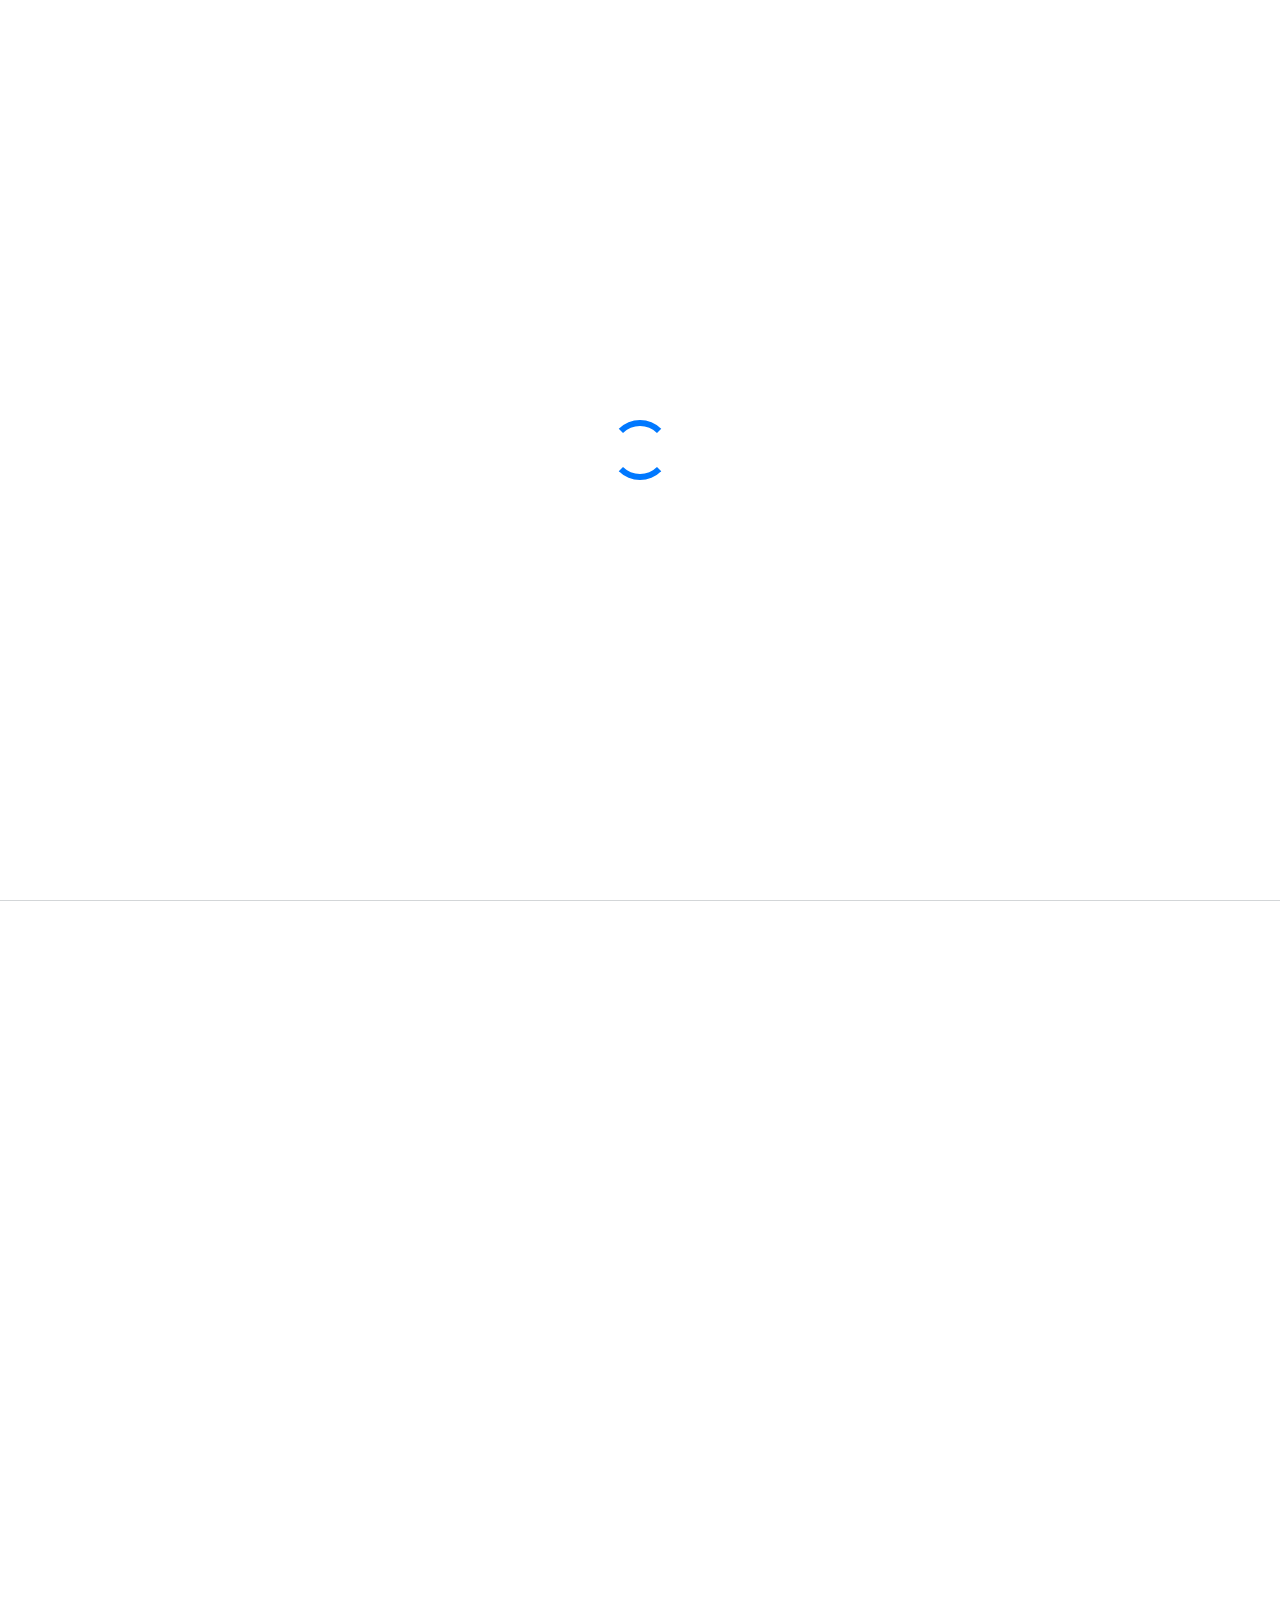
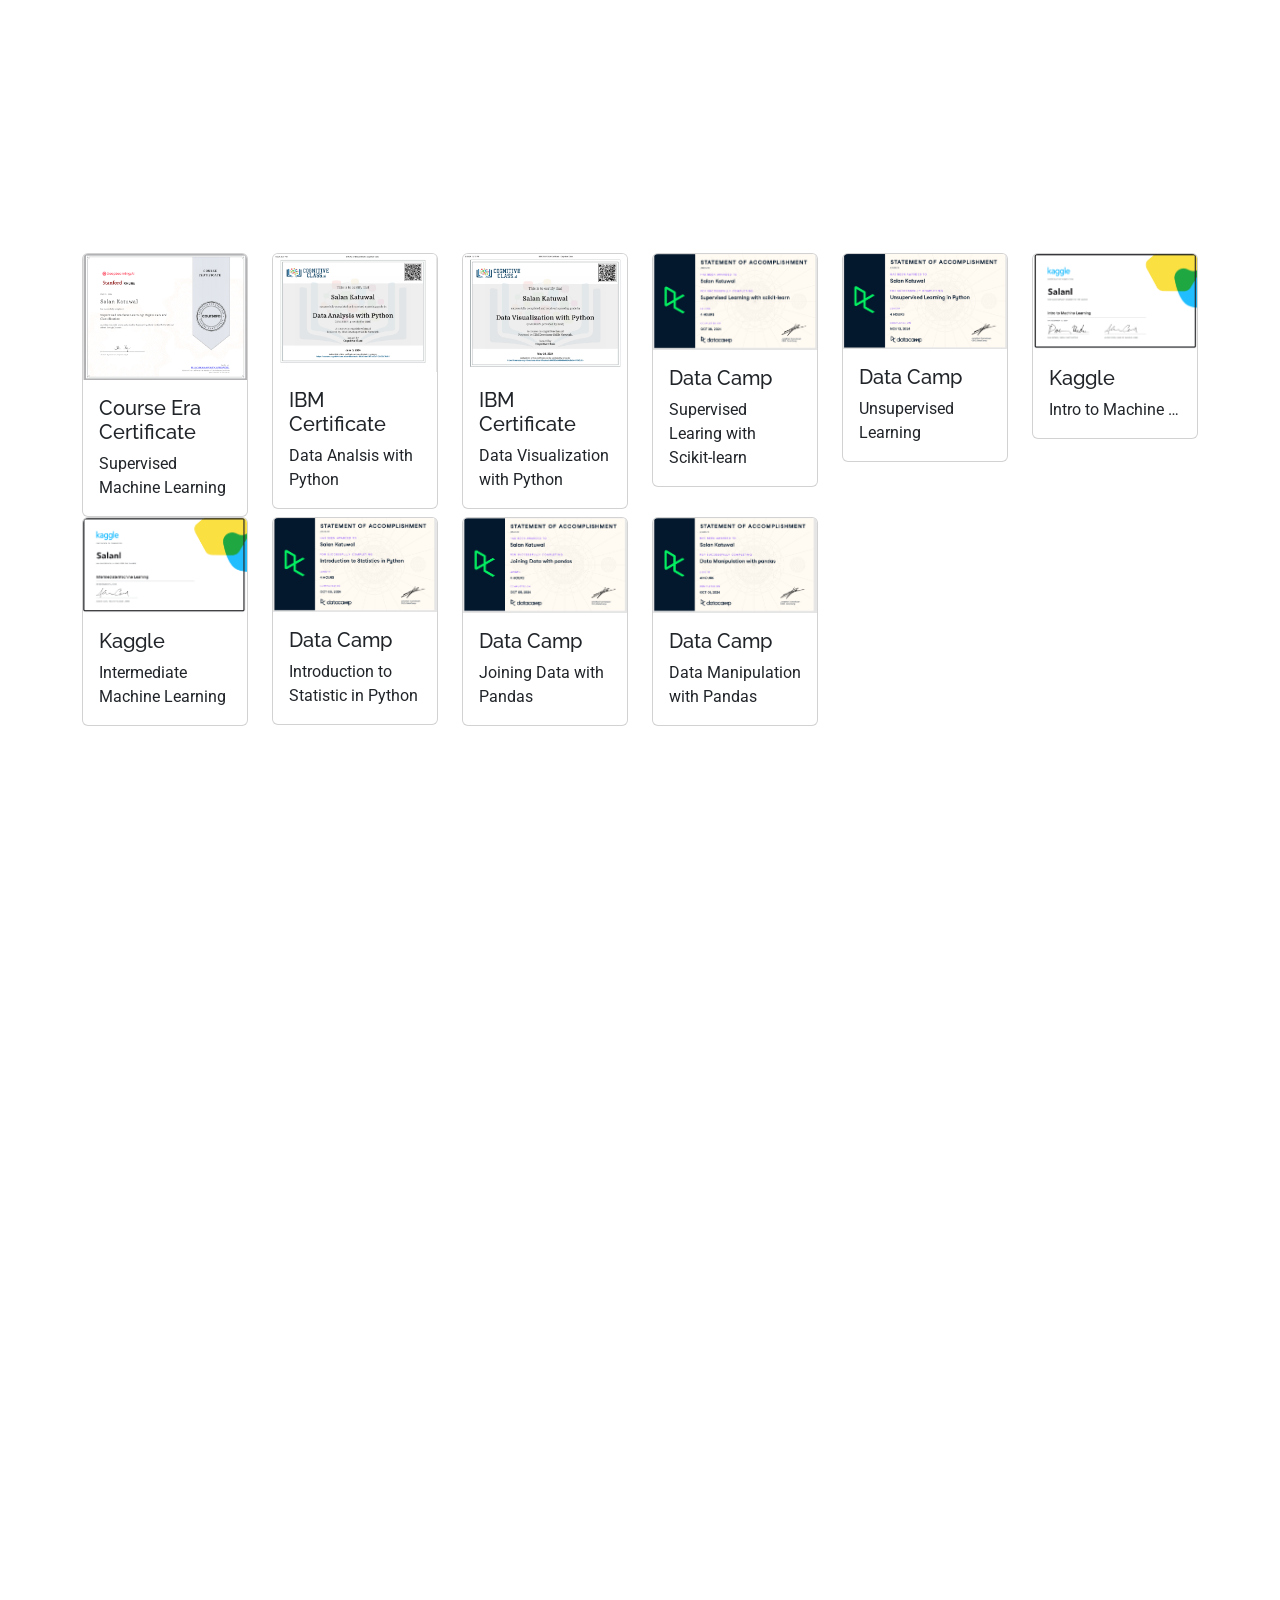
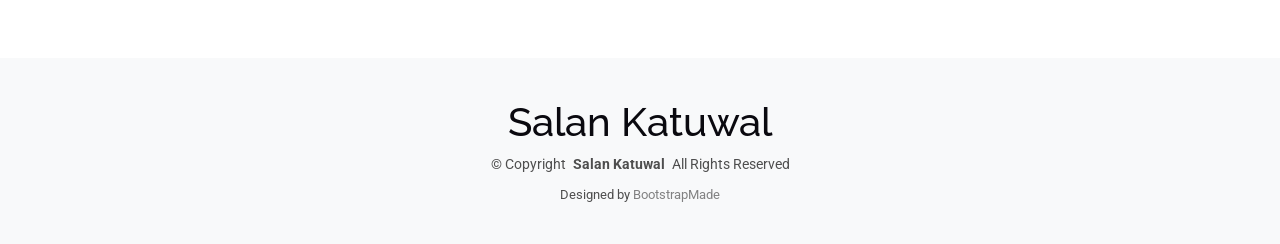
==== index.html @ 159203de "Updated Portfolio" ====
<!DOCTYPE html>
<html lang="en">

<head>
  <meta charset="utf-8">
  <meta content="width=device-width, initial-scale=1.0" name="viewport">
  <title>Salan Katuwal Portfolio</title>
  <meta name="description" content="This is the portfolio of Salan Katuwal">  
  <meta name="keywords" content="Portfolio,AI,ML,Data Scientist">

  <!-- Favicons -->
  <link rel="icon" href="data:,">

  <link href="https://fonts.googleapis.com/css2?family=Roboto:ital,wght@0,100;0,300;0,400;0,500;0,700;0,900;1,100;1,300;1,400;1,500;1,700;1,900&family=Poppins:ital,wght@0,100;0,200;0,300;0,400;0,500;0,600;0,700;0,800;0,900;1,100;1,200;1,300;1,400;1,500;1,600;1,700;1,800;1,900&family=Raleway:ital,wght@0,100;0,200;0,300;0,400;0,500;0,600;0,700;0,800;0,900;1,100;1,200;1,300;1,400;1,500;1,600;1,700;1,800;1,900&display=swap" rel="stylesheet">

  <!-- Vendor CSS Files -->
  <link href="assets/vendor/bootstrap/css/bootstrap.min.css" rel="stylesheet">
  <link href="assets/vendor/bootstrap-icons/bootstrap-icons.css" rel="stylesheet">
  <link href="assets/vendor/aos/aos.css" rel="stylesheet">
  <link href="assets/vendor/glightbox/css/glightbox.min.css" rel="stylesheet">
  <link href="assets/vendor/swiper/swiper-bundle.min.css" rel="stylesheet">

  <!-- Main CSS File -->
  <link href="assets/css/main.css" rel="stylesheet">
  <style>
    .social-links i {
      font-size: 3rem;
      color: grey;
       /* Increase the size here */
    }
  </style>


</head>

<body class="index-page">

  <header id="header" class="header d-flex align-items-center sticky-top">
    <div class="container-fluid container-xl position-relative d-flex align-items-center justify-content-between">

      <a href="index.html" class="logo d-flex align-items-center">
        <h1 class="sitename">Salan Katuwal</h1>
      </a>

      <nav id="navmenu" class="navmenu">
        <ul>
          <li><a href="#hero" class="active">Home<br></a></li>
          <li><a href="#about">About</a></li>
          <li><a href="#resume">Resume</a></li>
          <li><a href="#services">Projects</a></li>
          <li><a href="#portfolio">Certificates</a></li>
          <!-- <li class="dropdown"><a href="#"><span>Dropdown</span> <i class="bi bi-chevron-down toggle-dropdown"></i></a>
            <ul>
              <li><a href="#">Dropdown 1</a></li>
              <li class="dropdown"><a href="#"><span>Deep Dropdown</span> <i class="bi bi-chevron-down toggle-dropdown"></i></a>
                <ul>
                  <li><a href="#">Deep Dropdown 1</a></li>
                  <li><a href="#">Deep Dropdown 2</a></li>
                  <li><a href="#">Deep Dropdown 3</a></li>
                  <li><a href="#">Deep Dropdown 4</a></li>
                  <li><a href="#">Deep Dropdown 5</a></li>
                </ul>
              </li>
              <li><a href="#">Dropdown 2</a></li>
              <li><a href="#">Dropdown 3</a></li>
              <li><a href="#">Dropdown 4</a></li>
            </ul>
          </li> -->
          <li><a href="#contact">Contact</a></li>
        </ul>
        <i class="mobile-nav-toggle d-xl-none bi bi-list"></i>
      </nav>

    </div>
  </header>

  <main class="main">

    <!-- Hero Section -->
    <section id="hero" class="hero section bg-secondary">

      <div class="container d-flex flex-column align-items-center justify-content-center text-center" data-aos="fade-up" data-aos-delay="100">
        <h2>I am Salan Katuwal</h2>
        <p><span class="typed" data-typed-items="Student, AI/ML Enthuaist, Freelancer, Reader"></span></p>
        <div class="social-links justify-content-center">
          <a href="https://github.com/SalanKatuwal" target="_blanl"><i class="bi bi-github"></i></a>
          <a href="https://www.linkedin.com/in/salan-katuwal-53b452342/" target="_blank"><i class="bi bi-linkedin"></i></a>
          <a href="https://www.facebook.com/salan.katwal.9" target="_blank"><i class="bi bi-facebook"></i></a>
          <a href="https://www.instagram.com/katwal.salan/" target="_blank"><i class="bi bi-instagram"></i></a>
          <a href="https://x.com/Doesnot89406069" target="_blank"><i class="bi bi-twitter-x"></i></a>
        </div>
      </div>



  
 
    </section><!-- /Hero Section -->

    <!-- About Section -->
    <section id="about" class="about section">

      <div class="container" data-aos="fade-up" data-aos-delay="100">

        <div class="row gy-4">
          <div class="col-md-6">

            <div class="row justify-content-between gy-4">
              <div class="col-lg-5">
                <img src="assets/img/profile-img.jpg" class="img-fluid" alt="">
              </div>
              <div class="col-lg-7 about-info">
                <p><strong>Name: </strong> <span>Salan Katuwal</span></p>
                <p><strong>Profile: </strong> <span>AI/ML Engineer</span></p>
                <p><strong>Email: </strong> <span>salanb61@gmai.com</span></p>
                <p><strong>Phone: </strong> <span>+977 9815305649</span></p>
              </div>
            </div>

            <div class="skills-content skills-animation">

              <h5>Skills</h5>

              <div class="progress">
                <span class="skill"><span>Supervised and unsupervised learning</span> <i class="val">70%</i></span>
                <div class="progress-bar-wrap">
                  <div class="progress-bar" role="progressbar" aria-valuenow="70" aria-valuemin="0" aria-valuemax="100"></div>
                </div>
              </div><!-- End Skills Item -->

              <div class="progress">
                <span class="skill"><span>Python and its libraries</span> <i class="val">80%</i></span>
                <div class="progress-bar-wrap">
                  <div class="progress-bar" role="progressbar" aria-valuenow="80" aria-valuemin="0" aria-valuemax="100"></div>
                </div>
              </div><!-- End Skills Item -->

              <div class="progress">
                <span class="skill"><span>HTML</span> <i class="val">80%</i></span>
                <div class="progress-bar-wrap">
                  <div class="progress-bar" role="progressbar" aria-valuenow="80" aria-valuemin="0" aria-valuemax="100"></div>
                </div>
              </div><!-- End Skills Item -->

              <div class="progress">
                <span class="skill"><span>Dotnet</span> <i class="val">55%</i></span>
                <div class="progress-bar-wrap">
                  <div class="progress-bar" role="progressbar" aria-valuenow="55" aria-valuemin="0" aria-valuemax="100"></div>
                </div>
              </div><!-- End Skills Item -->

            </div>
          </div>

          <div class="col-md-6">
            <div class="about-me">
              <h4>About me</h4>
              <p>
                Hello! I'm <strong>Salan Katuwal</strong>, a dedicated and hardworking individual pursuing a 
                Bachelor of Science in Computer Science and Information Technology (BSc CSIT) at the 
                Central Campus of Technology. I hail from <strong>Pathari Sanischare 08, Morang</strong>, where 
                I've developed a strong passion for technology and innovation.
            </p>
            <p>
                My primary interest lies in the exciting field of Artificial Intelligence and Machine Learning, 
                where I am eager to apply my knowledge and skills through an internship. I believe that with 
                determination and hard work, I can contribute to meaningful projects that drive technological advancements.
            </p>
            <p>
                I look forward to connecting with like-minded individuals and exploring opportunities that align 
                with my career aspirations!
            </p>
            </div>
          </div>
        </div>

      </div>

    </section><!-- /About Section -->

    <!-- Resume Section -->
    <section id="resume" class="resume section">

      <!-- Section Title -->
      <div class="container section-title" data-aos="fade-up">
        <h2>Resume</h2>
        <p>A passionate AI/ML Enthuaist from Nepal</p>
      </div><!-- End Section Title -->

      <div class="container">

        <div class="row">

          <div class="col-lg-6" data-aos="fade-up" data-aos-delay="100">
            <h3 class="resume-title">Sumary</h3>

            <div class="resume-item pb-0">
              <h4>Salan Katuwal</h4>
              <p><em>Highly motivated and hardworking BSc CSIT graduate with a strong foundation in AI/ML and data analysis. Skilled in Python programming, machine learning model deployment, and statistical analysis. Seeking to leverage my technical skills and passion for problem-solving in an AI/ML internship to contribute to innovative solutions and professional growth</em></p>
              <ul>
                <li>Morang,Nepal</li>
                <li>+977 9815305649</li>
                <li>salanb61@gmail.com</li>
              </ul>
            </div><!-- Edn Resume Item -->

            <h3 class="resume-title">Education</h3>
            <div class="resume-item">
              <h4>Bachelor of Science in Computer Science and Information Technology</h4>
              <h5>2022 - 2026</h5>
              <p><em>Central Campus of Technology, Dharan</em></p>
              <!-- <p>Qui deserunt veniam. Et sed aliquam labore tempore sed quisquam iusto autem sit. Ea vero voluptatum qui ut dignissimos deleniti nerada porti sand markend</p> -->
            </div><!-- Edn Resume Item -->

            <div class="resume-item">
              <h4>High school on Science faculty</h4>
              <h5>2018 - 2021</h5>
              <p><em>Shree Panchayat Secondary School,Morang</em></p>
            </div>

          </div>

          <div class="col-lg-6" data-aos="fade-up" data-aos-delay="200">
            <h3 class="resume-title">Professional Experience</h3>
            <div class="resume-item">
              <h4>Looking for Internship</h4>
              <h5>2024 - Present</h5>
              <ul>
                <li>Experience in data cleaning and data pre processing</li>
                <li>Good Practice on model development, model evaluation and model improvemnets</li>
                <li>Basic model deployemnet in local machine as well as production level</li>
                <li>Eager to work and learn more</li>
              </ul>
            </div><!-- Edn Resume Item -->

            <!-- <div class="resume-item">
              <h4>Graphic design specialist</h4>
              <h5>2017 - 2018</h5>
              <p><em>Stepping Stone Advertising, New York, NY</em></p>
              <ul>
                <li>Developed numerous marketing programs (logos, brochures,infographics, presentations, and advertisements).</li>
                <li>Managed up to 5 projects or tasks at a given time while under pressure</li>
                <li>Recommended and consulted with clients on the most appropriate graphic design</li>
                <li>Created 4+ design presentations and proposals a month for clients and account managers</li>
              </ul>
            </div>Edn Resume Item -->
            <br>
            <a href="assets/img/resume.jpg" target="_blank">Cick here to see my Resume</a>

          </div>

        </div>

      </div>

    </section><!-- /Resume Section -->

    <!-- Services Section -->
    <section id="services" class="services section">

      <!-- Section Title -->
      <div class="container section-title" data-aos="fade-up">
        <h2>Projects</h2>
      </div><!-- End Section Title -->

      <div class="container">

        <div class="row gy-4">

          <div class="col-lg-4 col-md-6" data-aos="fade-up" data-aos-delay="100">
            <div class="service-item  position-relative">
              <div class="icon">
                <i class="bi bi-activity"></i>
              </div>
              <a href="https://salankatuwal-email-fraud-detection.streamlit.app/" class="stretched-link" target="_blank">
                <h3>Email/sms Classifier</h3>
              </a>
              <p> It is a machine learning model which identifies whether the
                mail is spam or not. This model uses the MultinomialNB classifier and evaluated
                with the following performance metrics: Accuracy 97% and
                Precision: 1.0 (perfect precision score for the classifier) <br>
              (Click here to test the model)</p>
            </div>
          </div><!-- End Service Item -->

          <div class="col-lg-4 col-md-6" data-aos="fade-up" data-aos-delay="200">
            <div class="service-item position-relative">
              <div class="icon">
                <i class="bi bi-broadcast"></i>
              </div>
              <a href="https://github.com/SalanKatuwal/Car-price-prediction" class="stretched-link" target="_blank">
                <h3>Car Price Prediction</h3>
              </a>
              <p>It is a machine learning model which identifies the price of the
                second hand car although it has been trained with data of old
                cars and it was for my practice. <br>
              (Click here to see the github repository of this project)</p>
            </div>
          </div><!-- End Service Item -->

          <div class="col-lg-4 col-md-6" data-aos="fade-up" data-aos-delay="300">
            <div class="service-item position-relative">
              <div class="icon">
                <i class="bi bi-easel"></i>
              </div>
              <a href="https://salankatuwal.github.io/Tic-tac-toe/" class="stretched-link" target="_blank">
                <h3>Tic-Tac-Toe</h3>
              </a>
              <p>It is a simple Tic-Tac-Toe game which is build using HTML/CSS and JS <br>
              (Click here to try the game)</p>
            </div>
          </div><!-- End Service Item -->

          <!-- <div class="col-lg-4 col-md-6" data-aos="fade-up" data-aos-delay="400">
            <div class="service-item position-relative">
              <div class="icon">
                <i class="bi bi-bounding-box-circles"></i>
              </div>
              <a href="#" class="stretched-link">
                <h3>Asperiores Commodit</h3>
              </a>
              <p>Non et temporibus minus omnis sed dolor esse consequatur. Cupiditate sed error ea fuga sit provident adipisci neque.</p>
              <a href="#" class="stretched-link"></a>
            </div>
          </div>End Service Item

          <div class="col-lg-4 col-md-6" data-aos="fade-up" data-aos-delay="500">
            <div class="service-item position-relative">
              <div class="icon">
                <i class="bi bi-calendar4-week"></i>
              </div>
              <a href="#" class="stretched-link">
                <h3>Velit Doloremque</h3>
              </a>
              <p>Cumque et suscipit saepe. Est maiores autem enim facilis ut aut ipsam corporis aut. Sed animi at autem alias eius labore.</p>
              <a href="#" class="stretched-link"></a>
            </div>
          </div>End Service Item

          <div class="col-lg-4 col-md-6" data-aos="fade-up" data-aos-delay="600">
            <div class="service-item position-relative">
              <div class="icon">
                <i class="bi bi-chat-square-text"></i>
              </div>
              <a href="#" class="stretched-link">
                <h3>Dolori Architecto</h3>
              </a>
              <p>Hic molestias ea quibusdam eos. Fugiat enim doloremque aut neque non et debitis iure. Corrupti recusandae ducimus enim.</p>
              <a href="#" class="stretched-link"></a>
            </div>
          </div>End Service Item -->

        </div>

      </div>

    </section><!-- /Services Section -->


    <!-- Portfolio Section -->
    <section id="portfolio" class="portfolio section">

      <!-- Section Title -->
      <div class="container section-title" data-aos="fade-up">
        <h2>Certificates</h2>
        <p>This is the section to show my certificates which i have got through different online coureses</p>
      </div><!-- End Section Title -->

      <div class="container my-4">
        <div class="row">
          <!-- Loop for 10 cards -->
          <!-- Card 1 -->
          <div class="col-md-2">
            <div class="card" data-bs-toggle="modal" data-bs-target="#certificateModal1" style="cursor: pointer;">
              <img src="certificate/certificate_1.png" class="card-img-top" alt="Certificate 1">
              <div class="card-body">
                <h5 class="card-title">Course Era Certificate</h5>
                <p class="card-text">Supervised Machine Learning</p>
              </div>
            </div>
          </div> 
          <!-- Card 2 -->
          <div class="col-md-2">
            <div class="card" data-bs-toggle="modal" data-bs-target="#certificateModal2" style="cursor: pointer;">
              <img src="certificate/certificate_2.png" class="card-img-top" alt="Certificate 2">
              <div class="card-body">
                <h5 class="card-title">IBM Certificate</h5>
                <p class="card-text">Data Analsis with Python</p>
              </div>
            </div>
          </div>
          <!-- Card 3 -->
          <div class="col-md-2">
            <div class="card" data-bs-toggle="modal" data-bs-target="#certificateModal3" style="cursor: pointer;">
              <img src="certificate/certificate_3.png" class="card-img-top" alt="Certificate 3">
              <div class="card-body">
                <h5 class="card-title">IBM Certificate</h5>
                <p class="card-text">Data Visualization with Python</p>
              </div>
            </div>
          </div>
          <!-- Card 4 -->
          <div class="col-md-2">
            <div class="card" data-bs-toggle="modal" data-bs-target="#certificateModal4" style="cursor: pointer;">
              <img src="certificate/certificate_4.png" class="card-img-top" alt="Certificate 4">
              <div class="card-body">
                <h5 class="card-title text-truncate">Data Camp</h5>
                <p class="card-text">Supervised Learing with Scikit-learn</p>
              </div>
            </div>
          </div>
          <!-- Card 5 -->
          <div class="col-md-2">
            <div class="card" data-bs-toggle="modal" data-bs-target="#certificateModal5" style="cursor: pointer;">
              <img src="certificate/certificate_5.png" class="card-img-top" alt="Certificate 5">
              <div class="card-body">
                <h5 class="card-title text-truncate">Data Camp</h5>
                <p class="card-text">Unsupervised Learning</p>
              </div>
            </div>
          </div>
          <!-- Card 6 -->
          <div class="col-md-2">
            <div class="card" data-bs-toggle="modal" data-bs-target="#certificateModal6" style="cursor: pointer;">
              <img src="certificate/certificate_6.png" class="card-img-top" alt="Certificate 6">
              <div class="card-body">
                <h5 class="card-title text-truncate">Kaggle</h5>
                <p class="card-text text-truncate">Intro to Machine Learning</p>
              </div>
            </div>
          </div> 
          <!-- Card 7 -->
          <div class="col-md-2">
            <div class="card" data-bs-toggle="modal" data-bs-target="#certificateModal7" style="cursor: pointer;">
              <img src="certificate/certificate_7.png" class="card-img-top" alt="Certificate 7">
              <div class="card-body">
                <h5 class="card-title text-truncate">Kaggle</h5>
                <p class="card-text">Intermediate Machine Learning</p>
              </div>
            </div>
          </div>

          <!-- Card 8 -->
          <div class="col-md-2">
            <div class="card" data-bs-toggle="modal" data-bs-target="#certificateModal8" style="cursor: pointer;">
              <img src="certificate/certificate_8.png" class="card-img-top" alt="Certificate 8">
              <div class="card-body">
                <h5 class="card-title text-truncate">Data Camp</h5>
                <p class="card-text">Introduction to Statistic in Python</p>
              </div>
            </div>
          </div>
          <!-- Card 9 -->
          <div class="col-md-2">
            <div class="card" data-bs-toggle="modal" data-bs-target="#certificateModal9" style="cursor: pointer;">
              <img src="certificate/certificate_9.png" class="card-img-top" alt="Certificate 9">
              <div class="card-body">
                <h5 class="card-title text-truncate">Data Camp</h5>
                <p class="card-text">Joining Data with Pandas</p>
              </div>
            </div>
          </div>
          <!-- Card 10-->
          <div class="col-md-2">
            <div class="card" data-bs-toggle="modal" data-bs-target="#certificateModal10" style="cursor: pointer;">
              <img src="certificate/certificate_10.png" class="card-img-top" alt="Certificate 10">
              <div class="card-body">
                <h5 class="card-title text-truncate">Data Camp</h5>
                <p class="card-text">Data Manipulation with Pandas</p>
              </div>
            </div>
          </div>
          <!-- Repeat for remaining cards up to 10 -->
        </div>
      </div>
      
      <!-- Modal templates for 1 certificates -->
      <div class="modal fade" id="certificateModal1" tabindex="-1" aria-labelledby="certificateModal1Label" aria-hidden="true">
        <div class="modal-dialog modal-lg">
          <div class="modal-content">
            <div class="modal-header">
              <h5 class="modal-title" id="certificateModal1Label">Course Era</h5>
              <button type="button" class="btn-close" data-bs-dismiss="modal" aria-label="Close"></button>
            </div>
            <div class="modal-body text-center">
              <img src="certificate/certificate_1.png" class="img-fluid" alt="Certificate 1">
            </div>
          </div>
        </div>
      </div>
      <!-- Modal templates for 2 certificates -->
      <div class="modal fade" id="certificateModal2" tabindex="-1" aria-labelledby="certificateModal2Label" aria-hidden="true">
        <div class="modal-dialog modal-lg">
          <div class="modal-content">
            <div class="modal-header">
              <h5 class="modal-title" id="certificateModal2Label">IBM Developer</h5>
              <button type="button" class="btn-close" data-bs-dismiss="modal" aria-label="Close"></button>
            </div>
            <div class="modal-body text-center">
              <img src="certificate/certificate_2.png" class="img-fluid" alt="Certificate 2">
            </div>
          </div>
        </div>
      </div>
      <!-- Modal templates for 3 certificates -->
      <div class="modal fade" id="certificateModal3" tabindex="-1" aria-labelledby="certificateModal3Label" aria-hidden="true">
        <div class="modal-dialog modal-lg">
          <div class="modal-content">
            <div class="modal-header">
              <h5 class="modal-title" id="certificateModal3Label">IBM Developer</h5>
              <button type="button" class="btn-close" data-bs-dismiss="modal" aria-label="Close"></button>
            </div>
            <div class="modal-body text-center">
              <img src="certificate/certificate_3.png" class="img-fluid" alt="Certificate 3">
            </div>
          </div>
        </div>
      </div>
      <!-- Modal templates for 4 certificates -->
      <div class="modal fade" id="certificateModal4" tabindex="-1" aria-labelledby="certificateModal4Label" aria-hidden="true">
        <div class="modal-dialog modal-lg">
          <div class="modal-content">
            <div class="modal-header">
              <h5 class="modal-title" id="certificateModal4Label">Data Camp</h5>
              <button type="button" class="btn-close" data-bs-dismiss="modal" aria-label="Close"></button>
            </div>
            <div class="modal-body text-center">
              <img src="certificate/certificate_4.png" class="img-fluid" alt="Certificate 4">
            </div>
          </div>
        </div>
      </div>
      <!-- Modal templates for 5 certificates -->
      <div class="modal fade" id="certificateModal5" tabindex="-1" aria-labelledby="certificateModal5Label" aria-hidden="true">
        <div class="modal-dialog modal-lg">
          <div class="modal-content">
            <div class="modal-header">
              <h5 class="modal-title" id="certificateModal5Label">Data Camp</h5>
              <button type="button" class="btn-close" data-bs-dismiss="modal" aria-label="Close"></button>
            </div>
            <div class="modal-body text-center">
              <img src="certificate/certificate_5.png" class="img-fluid" alt="Certificate 5">
            </div>
          </div>
        </div>
      </div>
      <!-- Modal templates for 6 certificates -->
      <div class="modal fade" id="certificateModal6" tabindex="-1" aria-labelledby="certificateModal6Label" aria-hidden="true">
        <div class="modal-dialog modal-lg">
          <div class="modal-content">
            <div class="modal-header">
              <h5 class="modal-title" id="certificateModal6Label">Kaggle</h5>
              <button type="button" class="btn-close" data-bs-dismiss="modal" aria-label="Close"></button>
            </div>
            <div class="modal-body text-center">
              <img src="certificate/certificate_6.png" class="img-fluid" alt="Certificate 6">
            </div>
          </div>
        </div>
      </div>
      <!-- Modal templates for 7 certificates -->
      <div class="modal fade" id="certificateModal7" tabindex="-1" aria-labelledby="certificateModal7Label" aria-hidden="true">
        <div class="modal-dialog modal-lg">
          <div class="modal-content">
            <div class="modal-header">
              <h5 class="modal-title" id="certificateModal7Label">Kaggle</h5>
              <button type="button" class="btn-close" data-bs-dismiss="modal" aria-label="Close"></button>
            </div>
            <div class="modal-body text-center">
              <img src="certificate/certificate_7.png" class="img-fluid" alt="Certificate 7">
            </div>
          </div>
        </div>
      </div>
      <!-- Modal templates for 8 certificates -->
      <div class="modal fade" id="certificateModal8" tabindex="-1" aria-labelledby="certificateModal8Label" aria-hidden="true">
        <div class="modal-dialog modal-lg">
          <div class="modal-content">
            <div class="modal-header">
              <h5 class="modal-title" id="certificateModal8Label">Data Camp</h5>
              <button type="button" class="btn-close" data-bs-dismiss="modal" aria-label="Close"></button>
            </div>
            <div class="modal-body text-center">
              <img src="certificate/certificate_8.png" class="img-fluid" alt="Certificate 8">
            </div>
          </div>
        </div>
      </div>
      <!-- Modal templates for 9 certificates -->
      <div class="modal fade" id="certificateModal9" tabindex="-1" aria-labelledby="certificateModal9Label" aria-hidden="true">
        <div class="modal-dialog modal-lg">
          <div class="modal-content">
            <div class="modal-header">
              <h5 class="modal-title" id="certificateModal9Label">Data Camp</h5>
              <button type="button" class="btn-close" data-bs-dismiss="modal" aria-label="Close"></button>
            </div>
            <div class="modal-body text-center">
              <img src="certificate/certificate_9.png" class="img-fluid" alt="Certificate 9">
            </div>
          </div>
        </div>
      </div>
      <!-- Modal templates for  10 certificates -->
      <div class="modal fade" id="certificateModal10" tabindex="-1" aria-labelledby="certificateModal10Label" aria-hidden="true">
        <div class="modal-dialog modal-lg">
          <div class="modal-content">
            <div class="modal-header">
              <h5 class="modal-title" id="certificateModal10Label">Data Camp</h5>
              <button type="button" class="btn-close" data-bs-dismiss="modal" aria-label="Close"></button>
            </div>
            <div class="modal-body text-center">
              <img src="certificate/certificate_10.png" class="img-fluid" alt="Certificate 10">
            </div>
          </div>
        </div>
      </div>



<!-- Repeat modals for certificates 2-10 -->
    </section>      

    <!-- Contact Section -->
    <section id="contact" class="contact section">

      <!-- Section Title -->
      <div class="container section-title" data-aos="fade-up">
        <h2>Contact</h2>
        <p>You can contact me with the details given below</p>
      </div><!-- End Section Title -->

      <div class="container" data-aos="fade-up" data-aos-delay="100">

        <div class="info-wrap" data-aos="fade-up" data-aos-delay="200">
          <div class="row gy-5">

            <div class="col-lg-4">
              <div class="info-item d-flex align-items-center">
                <i class="bi bi-geo-alt flex-shrink-0"></i>
                <div>
                  <h3>Address</h3>
                  <p>Pathari-sanischare 08,Milanchowk,Morang,Nepal</p>
                </div>
              </div>
            </div><!-- End Info Item -->

            <div class="col-lg-4">
              <div class="info-item d-flex align-items-center">
                <i class="bi bi-telephone flex-shrink-0"></i>
                <div>
                  <h3>Call Me</h3>
                  <p>+977 9815305649</p>
                </div>
              </div>
            </div><!-- End Info Item -->

            <div class="col-lg-4">
              <div class="info-item d-flex align-items-center">
                <i class="bi bi-envelope flex-shrink-0"></i>
                <div>
                  <h3>Email Me</h3>
                  <a href="mailto:salanb61@gmail.com">salanb61@gmail.com</a>
                </div>
              </div>
            </div><!-- End Info Item -->

          </div>
        </div>

        <form action="submit-to-google-sheet" method="POST" class="php-email-form">
          <div class="row gy-4">

            <div class="col-md-6">
              <input type="text" name="name" class="form-control" placeholder="Your Name" required="">
            </div>

            <div class="col-md-6 ">
              <input type="email" class="form-control" name="email" placeholder="Your Email" required="">
            </div>

            <div class="col-md-12">
              <input type="text" class="form-control" name="subject" placeholder="Subject" required="">
            </div>

            <div class="col-md-12">
              <textarea class="form-control" name="message" rows="6" placeholder="Message" required=""></textarea>
            </div>

            <div class="col-md-12 text-center">
              <div class="loading">Loading</div>
              <div class="error-message"></div>
              <div class="sent-message">Your message has been sent. Thank you!</div>

              <button type="submit">Send Message</button>
            </div>

          </div>
        </form><!-- End Contact Form -->

      </div>

    </section><!-- /Contact Section -->

  </main>

  <footer id="footer" class="footer bg-light">

    <div class="container text-center">
      <h1>Salan Katuwal</h1>
      <div class="copyright text-center ">
        <p>© <span>Copyright</span> <strong class="px-1 sitename">Salan Katuwal</strong> <span>All Rights Reserved</span></p>
      </div>

      <div class="credits">
        <!-- All the links in the footer should remain intact. -->
        <!-- You can delete the links only if you've purchased the pro version. -->
        <!-- Licensing information: https://bootstrapmade.com/license/ -->
        <!-- Purchase the pro version with working PHP/AJAX contact form: [buy-url] -->
        Designed by <a href="https://bootstrapmade.com/">BootstrapMade</a>
      </div>
    </div>

  </footer>

  <!-- Scroll Top -->
  <a href="#" id="scroll-top" class="scroll-top d-flex align-items-center justify-content-center"><i class="bi bi-arrow-up-short"></i></a>

  <!-- Preloader -->
  <div id="preloader"></div>

  <!-- Vendor JS Files -->
  <script src="assets/vendor/bootstrap/js/bootstrap.bundle.min.js"></script>
  <script src="assets/vendor/php-email-form/validate.js"></script>
  <script src="assets/vendor/aos/aos.js"></script>
  <script src="assets/vendor/typed.js/typed.umd.js"></script>
  <script src="assets/vendor/waypoints/noframework.waypoints.js"></script>
  <script src="assets/vendor/purecounter/purecounter_vanilla.js"></script>
  <script src="assets/vendor/glightbox/js/glightbox.min.js"></script>
  <script src="assets/vendor/imagesloaded/imagesloaded.pkgd.min.js"></script>
  <script src="assets/vendor/isotope-layout/isotope.pkgd.min.js"></script>
  <script src="assets/vendor/swiper/swiper-bundle.min.js"></script>



  <!-- Main JS File -->
  <script src="assets/js/main.js"></script>


</body>

</html>
---- assets/css/main.css ----
/**
* Template Name: DevFolio
* Template URL: https://bootstrapmade.com/devfolio-bootstrap-portfolio-html-template/
* Updated: Aug 07 2024 with Bootstrap v5.3.3
* Author: BootstrapMade.com
* License: https://bootstrapmade.com/license/
*/

/*--------------------------------------------------------------
# Font & Color Variables
# Help: https://bootstrapmade.com/color-system/
--------------------------------------------------------------*/
/* Fonts */
:root {
  --default-font: "Roboto",  system-ui, -apple-system, "Segoe UI", Roboto, "Helvetica Neue", Arial, "Noto Sans", "Liberation Sans", sans-serif, "Apple Color Emoji", "Segoe UI Emoji", "Segoe UI Symbol", "Noto Color Emoji";
  --heading-font: "Raleway",  sans-serif;
  --nav-font: "Poppins",  sans-serif;
}

/* Global Colors - The following color variables are used throughout the website. Updating them here will change the color scheme of the entire website */
:root { 
  --background-color: #ffffff; /* Background color for the entire website, including individual sections */
  --default-color: #4e4e4e; /* Default color used for the majority of the text content across the entire website */
  --heading-color: #0a090f; /* Color for headings, subheadings and title throughout the website */
  --accent-color: #0078ff; /* Accent color that represents your brand on the website. It's used for buttons, links, and other elements that need to stand out */
  --surface-color: #ffffff; /* The surface color is used as a background of boxed elements within sections, such as cards, icon boxes, or other elements that require a visual separation from the global background. */
  --contrast-color: #ffffff; /* Contrast color for text, ensuring readability against backgrounds of accent, heading, or default colors. */
}

/* Nav Menu Colors - The following color variables are used specifically for the navigation menu. They are separate from the global colors to allow for more customization options */
:root {
  --nav-color: #ffffff;  /* The default color of the main navmenu links */
  --nav-hover-color: #ffffff; /* Applied to main navmenu links when they are hovered over or active */
  --nav-mobile-background-color: #ffffff; /* Used as the background color for mobile navigation menu */
  --nav-dropdown-background-color: #ffffff; /* Used as the background color for dropdown items that appear when hovering over primary navigation items */
  --nav-dropdown-color: #212529; /* Used for navigation links of the dropdown items in the navigation menu. */
  --nav-dropdown-hover-color: #0078ff; /* Similar to --nav-hover-color, this color is applied to dropdown navigation links when they are hovered over. */
}

/* Color Presets - These classes override global colors when applied to any section or element, providing reuse of the sam color scheme. */

.light-background {
  --background-color: #f9f9f9;
  --surface-color: #ffffff;
}

.dark-background {
  --background-color: #060606;
  --default-color: #ffffff;
  --heading-color: #ffffff;
  --surface-color: #252525;
  --contrast-color: #ffffff;
}

.accent-background {
  --background-color: #0078ff;
  --default-color: #ffffff;
  --heading-color: #ffffff;
  --accent-color: #ffffff;
  --surface-color: #3393ff;
  --contrast-color: #ffffff;
}

/* Smooth scroll */
:root {
  scroll-behavior: smooth;
}

/*--------------------------------------------------------------
# General Styling & Shared Classes
--------------------------------------------------------------*/
body {
  color: var(--default-color);
  background-color: var(--background-color);
  font-family: var(--default-font);
}

a {
  color: var(--accent-color);
  text-decoration: none;
  transition: 0.3s;
}

a:hover {
  color: color-mix(in srgb, var(--accent-color), transparent 25%);
  text-decoration: none;
}

h1,
h2,
h3,
h4,
h5,
h6 {
  color: var(--heading-color);
  font-family: var(--heading-font);
}

/* PHP Email Form Messages
------------------------------*/
.php-email-form .error-message {
  display: none;
  background: #df1529;
  color: #ffffff;
  text-align: left;
  padding: 15px;
  margin-bottom: 24px;
  font-weight: 600;
}

.php-email-form .sent-message {
  display: none;
  color: #ffffff;
  background: #059652;
  text-align: center;
  padding: 15px;
  margin-bottom: 24px;
  font-weight: 600;
}

.php-email-form .loading {
  display: none;
  background: var(--surface-color);
  text-align: center;
  padding: 15px;
  margin-bottom: 24px;
}

.php-email-form .loading:before {
  content: "";
  display: inline-block;
  border-radius: 50%;
  width: 24px;
  height: 24px;
  margin: 0 10px -6px 0;
  border: 3px solid var(--accent-color);
  border-top-color: var(--surface-color);
  animation: php-email-form-loading 1s linear infinite;
}

@keyframes php-email-form-loading {
  0% {
    transform: rotate(0deg);
  }

  100% {
    transform: rotate(360deg);
  }
}

/*--------------------------------------------------------------
# Global Header
--------------------------------------------------------------*/
.header {
  --background-color: #000000;
  --default-color: #ffffff;
  --heading-color: #ffffff;
  color: var(--default-color);
  background-color: var(--background-color);
  padding: 20px 0;
  transition: all 0.5s;
  z-index: 997;
}

.header .logo {
  line-height: 1;
}

.header .logo img {
  max-height: 32px;
  margin-right: 8px;
}

.header .logo h1 {
  font-size: 30px;
  margin: 0;
  font-weight: 700;
  color: var(--heading-color);
}

.scrolled .header {
  box-shadow: 0px 0 18px rgba(0, 0, 0, 0.1);
}

/*--------------------------------------------------------------
# Navigation Menu
--------------------------------------------------------------*/
/* Desktop Navigation */
@media (min-width: 1200px) {
  .navmenu {
    padding: 0;
  }

  .navmenu ul {
    margin: 0;
    padding: 0;
    display: flex;
    list-style: none;
    align-items: center;
  }

  .navmenu li {
    position: relative;
  }

  .navmenu>ul>li {
    white-space: nowrap;
    padding: 15px 14px;
  }

  .navmenu>ul>li:last-child {
    padding-right: 0;
  }

  .navmenu a,
  .navmenu a:focus {
    color: var(--nav-color);
    font-size: 15px;
    padding: 0 2px;
    font-family: var(--nav-font);
    font-weight: 400;
    display: flex;
    align-items: center;
    justify-content: space-between;
    white-space: nowrap;
    transition: 0.3s;
    position: relative;
  }

  .navmenu a i,
  .navmenu a:focus i {
    font-size: 12px;
    line-height: 0;
    margin-left: 5px;
    transition: 0.3s;
  }

  .navmenu>ul>li>a:before {
    content: "";
    position: absolute;
    width: 100%;
    height: 2px;
    bottom: -6px;
    left: 0;
    background-color: var(--nav-hover-color);
    visibility: hidden;
    width: 0px;
    transition: all 0.3s ease-in-out 0s;
  }

  .navmenu a:hover:before,
  .navmenu li:hover>a:before,
  .navmenu .active:before {
    visibility: visible;
    width: 100%;
  }

  .navmenu li:hover>a,
  .navmenu .active,
  .navmenu .active:focus {
    color: var(--nav-hover-color);
  }

  .navmenu .dropdown ul {
    margin: 0;
    padding: 10px 0;
    background: var(--nav-dropdown-background-color);
    display: block;
    position: absolute;
    visibility: hidden;
    left: 14px;
    top: 130%;
    opacity: 0;
    transition: 0.3s;
    border-radius: 4px;
    z-index: 99;
    box-shadow: 0px 0px 30px rgba(0, 0, 0, 0.1);
  }

  .navmenu .dropdown ul li {
    min-width: 200px;
  }

  .navmenu .dropdown ul a {
    padding: 10px 20px;
    font-size: 15px;
    text-transform: none;
    color: var(--nav-dropdown-color);
  }

  .navmenu .dropdown ul a i {
    font-size: 12px;
  }

  .navmenu .dropdown ul a:hover,
  .navmenu .dropdown ul .active:hover,
  .navmenu .dropdown ul li:hover>a {
    color: var(--nav-dropdown-hover-color);
  }

  .navmenu .dropdown:hover>ul {
    opacity: 1;
    top: 100%;
    visibility: visible;
  }

  .navmenu .dropdown .dropdown ul {
    top: 0;
    left: -90%;
    visibility: hidden;
  }

  .navmenu .dropdown .dropdown:hover>ul {
    opacity: 1;
    top: 0;
    left: -100%;
    visibility: visible;
  }
}

/* Mobile Navigation */
@media (max-width: 1199px) {
  .mobile-nav-toggle {
    color: var(--nav-color);
    font-size: 28px;
    line-height: 0;
    margin-right: 10px;
    cursor: pointer;
    transition: color 0.3s;
  }

  .navmenu {
    padding: 0;
    z-index: 9997;
  }

  .navmenu ul {
    display: none;
    list-style: none;
    position: absolute;
    inset: 60px 20px 20px 20px;
    padding: 10px 0;
    margin: 0;
    border-radius: 6px;
    background-color: var(--nav-mobile-background-color);
    border: 1px solid color-mix(in srgb, var(--default-color), transparent 90%);
    box-shadow: none;
    overflow-y: auto;
    transition: 0.3s;
    z-index: 9998;
  }

  .navmenu a,
  .navmenu a:focus {
    color: var(--nav-dropdown-color);
    padding: 10px 20px;
    font-family: var(--nav-font);
    font-size: 17px;
    font-weight: 500;
    display: flex;
    align-items: center;
    justify-content: space-between;
    white-space: nowrap;
    transition: 0.3s;
  }

  .navmenu a i,
  .navmenu a:focus i {
    font-size: 12px;
    line-height: 0;
    margin-left: 5px;
    width: 30px;
    height: 30px;
    display: flex;
    align-items: center;
    justify-content: center;
    border-radius: 50%;
    transition: 0.3s;
    background-color: color-mix(in srgb, var(--accent-color), transparent 90%);
  }

  .navmenu a i:hover,
  .navmenu a:focus i:hover {
    background-color: var(--accent-color);
    color: var(--contrast-color);
  }

  .navmenu a:hover,
  .navmenu .active,
  .navmenu .active:focus {
    color: var(--nav-dropdown-hover-color);
  }

  .navmenu .active i,
  .navmenu .active:focus i {
    background-color: var(--accent-color);
    color: var(--contrast-color);
    transform: rotate(180deg);
  }

  .navmenu .dropdown ul {
    position: static;
    display: none;
    z-index: 99;
    padding: 10px 0;
    margin: 10px 20px;
    background-color: var(--nav-dropdown-background-color);
    transition: all 0.5s ease-in-out;
  }

  .navmenu .dropdown ul ul {
    background-color: rgba(33, 37, 41, 0.1);
  }

  .navmenu .dropdown>.dropdown-active {
    display: block;
    background-color: rgba(33, 37, 41, 0.03);
  }

  .mobile-nav-active {
    overflow: hidden;
  }

  .mobile-nav-active .mobile-nav-toggle {
    color: #fff;
    position: absolute;
    font-size: 32px;
    top: 15px;
    right: 15px;
    margin-right: 0;
    z-index: 9999;
  }

  .mobile-nav-active .navmenu {
    position: fixed;
    overflow: hidden;
    inset: 0;
    background: rgba(33, 37, 41, 0.8);
    transition: 0.3s;
  }

  .mobile-nav-active .navmenu>ul {
    display: block;
  }
}

/*--------------------------------------------------------------
# Global Footer
--------------------------------------------------------------*/
.footer {
  color: var(--default-color);
  background-color: var(--background-color);
  font-size: 14px;
  padding: 40px 0;
  position: relative;
}

.footer .copyright p {
  margin-bottom: 0;
}

.footer .social-links {
  margin-top: 20px;
}

.footer .social-links a {
  display: flex;
  align-items: center;
  justify-content: center;
  width: 40px;
  height: 40px;
  border-radius: 50%;
  border: 1px solid color-mix(in srgb, var(--default-color), transparent 30%);
  font-size: 16px;
  color: color-mix(in srgb, var(--default-color), transparent 40%);
  margin: 0 5px;
  transition: 0.3s;
}

.footer .social-links a:hover {
  color: var(--default-color);
  border-color: var(--default-color);
}

.footer .credits {
  margin-top: 10px;
  font-size: 13px;
  text-align: center;
}

.footer .credits a {
  color: color-mix(in srgb, var(--default-color), transparent 30%);
}

/*--------------------------------------------------------------
# Preloader
--------------------------------------------------------------*/
#preloader {
  position: fixed;
  inset: 0;
  z-index: 999999;
  overflow: hidden;
  background: var(--background-color);
  transition: all 0.6s ease-out;
}

#preloader:before {
  content: "";
  position: fixed;
  top: calc(50% - 30px);
  left: calc(50% - 30px);
  border: 6px solid #ffffff;
  border-color: var(--accent-color) transparent var(--accent-color) transparent;
  border-radius: 50%;
  width: 60px;
  height: 60px;
  animation: animate-preloader 1.5s linear infinite;
}

@keyframes animate-preloader {
  0% {
    transform: rotate(0deg);
  }

  100% {
    transform: rotate(360deg);
  }
}

/*--------------------------------------------------------------
# Scroll Top Button
--------------------------------------------------------------*/
.scroll-top {
  position: fixed;
  visibility: hidden;
  opacity: 0;
  right: 15px;
  bottom: -15px;
  z-index: 99999;
  background-color: var(--accent-color);
  width: 44px;
  height: 44px;
  border-radius: 50px;
  transition: all 0.4s;
}

.scroll-top i {
  font-size: 24px;
  color: var(--contrast-color);
  line-height: 0;
}

.scroll-top:hover {
  background-color: color-mix(in srgb, var(--accent-color), transparent 20%);
  color: var(--contrast-color);
}

.scroll-top.active {
  visibility: visible;
  opacity: 1;
  bottom: 15px;
}

/*--------------------------------------------------------------
# Disable aos animation delay on mobile devices
--------------------------------------------------------------*/
@media screen and (max-width: 768px) {
  [data-aos-delay] {
    transition-delay: 0 !important;
  }
}

/*--------------------------------------------------------------
# Global Page Titles & Breadcrumbs
--------------------------------------------------------------*/
.page-title {
  --background-color: color-mix(in srgb, var(--default-color), transparent 96%);
  color: var(--default-color);
  background-color: var(--background-color);
  padding: 25px 0;
  position: relative;
}

.page-title h1 {
  font-size: 24px;
  font-weight: 700;
}

.page-title .breadcrumbs ol {
  display: flex;
  flex-wrap: wrap;
  list-style: none;
  padding: 0;
  margin: 0;
  font-size: 14px;
  font-weight: 400;
}

.page-title .breadcrumbs ol li+li {
  padding-left: 10px;
}

.page-title .breadcrumbs ol li+li::before {
  content: "/";
  display: inline-block;
  padding-right: 10px;
  color: color-mix(in srgb, var(--default-color), transparent 70%);
}

/*--------------------------------------------------------------
# Global Sections
--------------------------------------------------------------*/
section,
.section {
  color: var(--default-color);
  background-color: var(--background-color);
  padding: 60px 0;
  scroll-margin-top: 92px;
  overflow: clip;
}

@media (max-width: 1199px) {

  section,
  .section {
    scroll-margin-top: 76px;
  }
}

/*--------------------------------------------------------------
# Global Section Titles
--------------------------------------------------------------*/
.section-title {
  text-align: center;
  padding-bottom: 60px;
  position: relative;
}

.section-title h2 {
  font-size: 32px;
  font-weight: 700;
  margin-bottom: 20px;
  padding-bottom: 20px;
  position: relative;
}

.section-title h2:after {
  content: "";
  position: absolute;
  display: block;
  width: 50px;
  height: 3px;
  background: var(--accent-color);
  left: 0;
  right: 0;
  bottom: 0;
  margin: auto;
}

.section-title p {
  margin-bottom: 0;
}

/*--------------------------------------------------------------
# Hero Section
--------------------------------------------------------------*/
.hero {
  width: 100%;
  min-height: calc(100vh - 92px);
  position: relative;
  padding: 60px 0;
  display: flex;
  align-items: center;
  justify-content: center;
}

.hero img {
  position: absolute;
  inset: 0;
  display: block;
  width: 100%;
  height: 100%;
  object-fit: cover;
  z-index: 1;
}

.hero:before {
  content: "";
  background: color-mix(in srgb, var(--background-color), transparent 30%);
  position: absolute;
  inset: 0;
  z-index: 2;
}

.hero .container {
  position: relative;
  z-index: 3;
}

.hero h2 {
  margin: 0;
  font-size: 64px;
  font-weight: 700;
}

.hero p {
  margin: 5px 0 0 0;
  font-size: 36px;
  font-weight: 600;
}

.hero p span {
  letter-spacing: 1px;
}

@media (max-width: 768px) {
  .hero h2 {
    font-size: 32px;
  }

  .hero p {
    font-size: 20px;
  }
}

/*--------------------------------------------------------------
# About Section
--------------------------------------------------------------*/
.about .container {
  background-color: var(--surface-color);
  box-shadow: 0px 2px 15px rgba(0, 0, 0, 0.1);
  padding: 30px;
}

.about .skills-content h5 {
  font-size: 18px;
  font-weight: 700;
  margin: 30px 0 15px 0;
}

.about .progress {
  height: 36px;
  display: block;
  background: none;
  border-radius: 0;
  margin-top: 15px;
}

.about .progress .skill {
  color: var(--default-color);
  padding: 0;
  margin: 0 0 6px 0;
  text-transform: uppercase;
  display: block;
  font-weight: 600;
  font-family: var(--heading-font);
}

.about .progress .skill .val {
  float: right;
  font-style: normal;
}

.about .progress-bar-wrap {
  background: color-mix(in srgb, var(--default-color), transparent 90%);
  height: 10px;
}

.about .progress-bar {
  width: 1px;
  height: 10px;
  transition: 0.9s;
  background-color: var(--accent-color);
}

.about .about-me h4 {
  font-size: 28px;
  position: relative;
  padding-bottom: 10px;
  margin-bottom: 30px;
  font-weight: 700;
}

.about .about-me h4:after {
  content: "";
  position: absolute;
  display: block;
  width: 64px;
  height: 3px;
  background: var(--accent-color);
  left: 0;
  bottom: 0;
  margin: auto;
}

.about .about-me p {
  font-size: 18px;
}

/*--------------------------------------------------------------
# Resume Section
--------------------------------------------------------------*/
.resume .resume-title {
  color: var(--heading-color);
  font-size: 26px;
  font-weight: 700;
  margin-top: 20px;
  margin-bottom: 20px;
}

.resume .resume-item {
  padding: 0 0 20px 20px;
  margin-top: -2px;
  border-left: 2px solid var(--accent-color);
  position: relative;
}

.resume .resume-item h4 {
  line-height: 18px;
  font-size: 18px;
  font-weight: 600;
  text-transform: uppercase;
  color: color-mix(in srgb, var(--default-color), transparent 20%);
  margin-bottom: 10px;
}

.resume .resume-item h5 {
  font-size: 16px;
  padding: 5px 15px;
  display: inline-block;
  font-weight: 600;
  margin-bottom: 10px;
}

.resume .resume-item ul {
  padding-left: 20px;
}

.resume .resume-item ul li {
  padding-bottom: 10px;
}

.resume .resume-item:last-child {
  padding-bottom: 0;
}

.resume .resume-item::before {
  content: "";
  position: absolute;
  width: 16px;
  height: 16px;
  border-radius: 50px;
  left: -9px;
  top: 0;
  background: var(--background-color);
  border: 2px solid var(--accent-color);
}

/*--------------------------------------------------------------
# Services Section
--------------------------------------------------------------*/
.services .service-item {
  background-color: var(--surface-color);
  box-shadow: 0px 5px 90px 0px rgba(0, 0, 0, 0.1);
  padding: 60px 30px;
  transition: all ease-in-out 0.3s;
  border-radius: 18px;
  border-bottom: 5px solid var(--surface-color);
  height: 100%;
}

.services .service-item .icon {
  color: var(--contrast-color);
  background: var(--accent-color);
  margin: 0;
  width: 64px;
  height: 64px;
  border-radius: 50px;
  display: flex;
  align-items: center;
  justify-content: center;
  margin-bottom: 20px;
  font-size: 28px;
  transition: ease-in-out 0.3s;
}

.services .service-item h3 {
  font-weight: 700;
  margin: 10px 0 15px 0;
  font-size: 22px;
  transition: ease-in-out 0.3s;
}

.services .service-item p {
  line-height: 24px;
  font-size: 14px;
  margin-bottom: 0;
}

@media (min-width: 1365px) {
  .services .service-item:hover {
    transform: translateY(-10px);
    border-color: var(--accent-color);
  }

  .services .service-item:hover h3 {
    color: var(--accent-color);
  }
}

/*--------------------------------------------------------------
# Stats Section
--------------------------------------------------------------*/
.stats {
  position: relative;
  padding: 120px 0;
}

.stats img {
  position: absolute;
  inset: 0;
  display: block;
  width: 100%;
  height: 100%;
  object-fit: cover;
  z-index: 1;
}

.stats:before {
  content: "";
  background: color-mix(in srgb, var(--background-color), transparent 40%);
  position: absolute;
  inset: 0;
  z-index: 2;
}

.stats .container {
  position: relative;
  z-index: 3;
}

.stats .stats-item {
  padding: 30px;
  width: 100%;
}

.stats .stats-item span {
  font-size: 48px;
  display: block;
  color: var(--default-color);
  font-weight: 700;
}

.stats .stats-item p {
  padding: 0;
  margin: 0;
  font-family: var(--heading-font);
  font-size: 16px;
  font-weight: 700;
  color: color-mix(in srgb, var(--default-color), transparent 40%);
}

/*--------------------------------------------------------------
# Portfolio Section
--------------------------------------------------------------*/
.portfolio .portfolio-filters {
  padding: 0;
  margin: 0 auto 20px auto;
  list-style: none;
  text-align: center;
}

.portfolio .portfolio-filters li {
  cursor: pointer;
  display: inline-block;
  padding: 0;
  font-size: 16px;
  font-weight: 600;
  margin: 0 10px;
  line-height: 1;
  text-transform: uppercase;
  margin-bottom: 5px;
  transition: all 0.3s ease-in-out;
}

.portfolio .portfolio-filters li:hover,
.portfolio .portfolio-filters li.filter-active {
  color: var(--accent-color);
}

.portfolio .portfolio-filters li:first-child {
  margin-left: 0;
}

.portfolio .portfolio-filters li:last-child {
  margin-right: 0;
}

@media (max-width: 575px) {
  .portfolio .portfolio-filters li {
    font-size: 14px;
    margin: 0 5px;
  }
}

.portfolio .portfolio-item {
  position: relative;
}

.portfolio .portfolio-item .portfolio-info {
  opacity: 0;
  position: absolute;
  left: 30px;
  right: 30px;
  bottom: 0;
  z-index: 3;
  transition: all ease-in-out 0.3s;
  background: color-mix(in srgb, var(--background-color), transparent 10%);
  padding: 15px;
}

.portfolio .portfolio-item .portfolio-info h4 {
  font-size: 18px;
  font-weight: 600;
  padding-right: 50px;
}

.portfolio .portfolio-item .portfolio-info p {
  color: color-mix(in srgb, var(--default-color), transparent 30%);
  font-size: 14px;
  margin-bottom: 0;
  padding-right: 50px;
}

.portfolio .portfolio-item .portfolio-info .preview-link,
.portfolio .portfolio-item .portfolio-info .details-link {
  position: absolute;
  right: 50px;
  font-size: 24px;
  top: calc(50% - 14px);
  color: color-mix(in srgb, var(--default-color), transparent 30%);
  transition: 0.3s;
  line-height: 0;
}

.portfolio .portfolio-item .portfolio-info .preview-link:hover,
.portfolio .portfolio-item .portfolio-info .details-link:hover {
  color: var(--accent-color);
}

.portfolio .portfolio-item .portfolio-info .details-link {
  right: 14px;
  font-size: 28px;
}

.portfolio .portfolio-item:hover .portfolio-info {
  opacity: 1;
  bottom: 20px;
}

/*--------------------------------------------------------------
# Pricing Section
--------------------------------------------------------------*/
.pricing .pricing-item {
  border-bottom: 1px dashed color-mix(in srgb, var(--default-color), transparent 60%);
  width: 100%;
  height: 100%;
  padding: 0 0 15px 0;
}

.pricing .pricing-item h3 {
  margin: 0;
  font-size: 20px;
  font-weight: 600;
}

.pricing .pricing-item h4 {
  margin: 0;
  font-size: 18px;
  color: var(--accent-color);
}

/*--------------------------------------------------------------
# Faq Section
--------------------------------------------------------------*/
.faq .content h3 {
  font-weight: 400;
  font-size: 34px;
}

.faq .content p {
  font-size: 15px;
  color: color-mix(in srgb, var(--default-color), transparent 30%);
}

.faq .faq-container .faq-item {
  background-color: var(--surface-color);
  position: relative;
  padding: 20px;
  margin-bottom: 20px;
  box-shadow: 0px 5px 25px 0px rgba(0, 0, 0, 0.1);
  overflow: hidden;
}

.faq .faq-container .faq-item:last-child {
  margin-bottom: 0;
}

.faq .faq-container .faq-item h3 {
  font-weight: 600;
  font-size: 18px;
  line-height: 24px;
  margin: 0 30px 0 0;
  transition: 0.3s;
  cursor: pointer;
  display: flex;
  align-items: flex-start;
}

.faq .faq-container .faq-item h3 .num {
  color: var(--accent-color);
  padding-right: 5px;
}

.faq .faq-container .faq-item h3:hover {
  color: var(--accent-color);
}

.faq .faq-container .faq-item .faq-content {
  display: grid;
  grid-template-rows: 0fr;
  transition: 0.3s ease-in-out;
  visibility: hidden;
  opacity: 0;
}

.faq .faq-container .faq-item .faq-content p {
  margin-bottom: 0;
  overflow: hidden;
}

.faq .faq-container .faq-item .faq-toggle {
  position: absolute;
  top: 20px;
  right: 20px;
  font-size: 16px;
  line-height: 0;
  transition: 0.3s;
  cursor: pointer;
}

.faq .faq-container .faq-item .faq-toggle:hover {
  color: var(--accent-color);
}

.faq .faq-container .faq-active h3 {
  color: var(--accent-color);
}

.faq .faq-container .faq-active .faq-content {
  grid-template-rows: 1fr;
  visibility: visible;
  opacity: 1;
  padding-top: 10px;
}

.faq .faq-container .faq-active .faq-toggle {
  transform: rotate(90deg);
  color: var(--accent-color);
}

/*--------------------------------------------------------------
# Testimonials Section
--------------------------------------------------------------*/
.testimonials {
  padding: 80px 0;
  position: relative;
}

.testimonials:before {
  content: "";
  background: color-mix(in srgb, var(--background-color), transparent 30%);
  position: absolute;
  inset: 0;
  z-index: 2;
}

.testimonials .testimonials-bg {
  position: absolute;
  inset: 0;
  display: block;
  width: 100%;
  height: 100%;
  object-fit: cover;
  z-index: 1;
}

.testimonials .container {
  position: relative;
  z-index: 3;
}

.testimonials .testimonials-carousel,
.testimonials .testimonials-slider {
  overflow: hidden;
}

.testimonials .testimonial-item {
  text-align: center;
}

.testimonials .testimonial-item .testimonial-img {
  width: 100px;
  border-radius: 50%;
  border: 6px solid color-mix(in srgb, var(--default-color), transparent 85%);
  margin: 0 auto;
}

.testimonials .testimonial-item h3 {
  font-size: 20px;
  font-weight: bold;
  margin: 10px 0 5px 0;
}

.testimonials .testimonial-item h4 {
  font-size: 14px;
  margin: 0 0 15px 0;
  color: color-mix(in srgb, var(--default-color), transparent 40%);
}

.testimonials .testimonial-item .stars {
  margin-bottom: 15px;
}

.testimonials .testimonial-item .stars i {
  color: #ffc107;
  margin: 0 1px;
}

.testimonials .testimonial-item .quote-icon-left,
.testimonials .testimonial-item .quote-icon-right {
  color: color-mix(in srgb, var(--default-color), transparent 40%);
  font-size: 26px;
  line-height: 0;
}

.testimonials .testimonial-item .quote-icon-left {
  display: inline-block;
  left: -5px;
  position: relative;
}

.testimonials .testimonial-item .quote-icon-right {
  display: inline-block;
  right: -5px;
  position: relative;
  top: 10px;
  transform: scale(-1, -1);
}

.testimonials .testimonial-item p {
  font-style: italic;
  margin: 0 auto 15px auto;
}

.testimonials .swiper-wrapper {
  height: auto;
}

.testimonials .swiper-pagination {
  margin-top: 20px;
  position: relative;
}

.testimonials .swiper-pagination .swiper-pagination-bullet {
  width: 12px;
  height: 12px;
  background-color: color-mix(in srgb, var(--default-color), transparent 50%);
  opacity: 0.5;
}

.testimonials .swiper-pagination .swiper-pagination-bullet-active {
  background-color: var(--default-color);
  opacity: 1;
}

@media (min-width: 992px) {
  .testimonials .testimonial-item p {
    width: 80%;
  }
}

/*--------------------------------------------------------------
# Contact Section
--------------------------------------------------------------*/
.contact .info-wrap {
  background-color: var(--surface-color);
  box-shadow: 0px 0px 20px rgba(0, 0, 0, 0.1);
  padding: 30px;
  margin-bottom: 30px;
}

.contact .info-item i {
  font-size: 20px;
  color: var(--accent-color);
  width: 56px;
  height: 56px;
  display: flex;
  justify-content: center;
  align-items: center;
  transition: all 0.3s ease-in-out;
  border-radius: 50%;
  border: 1px solid color-mix(in srgb, var(--accent-color), transparent 40%);
  margin-right: 15px;
}

.contact .info-item h3 {
  font-size: 18px;
  font-weight: 700;
  margin: 0 0 2px 0;
}

.contact .info-item p {
  padding: 0;
  margin-bottom: 0;
  font-size: 14px;
}

.contact .info-item:hover i {
  background: var(--accent-color);
  color: var(--contrast-color);
}

.contact .php-email-form {
  background-color: var(--surface-color);
  box-shadow: 0px 0px 20px rgba(0, 0, 0, 0.1);
  padding: 30px;
}

@media (max-width: 575px) {
  .contact .php-email-form {
    padding: 20px;
  }
}

.contact .php-email-form input[type=text],
.contact .php-email-form input[type=email],
.contact .php-email-form textarea {
  font-size: 14px;
  padding: 10px 15px;
  box-shadow: none;
  border-radius: 0;
  color: var(--default-color);
  background-color: color-mix(in srgb, var(--background-color), transparent 50%);
  border-color: color-mix(in srgb, var(--default-color), transparent 80%);
}

.contact .php-email-form input[type=text]:focus,
.contact .php-email-form input[type=email]:focus,
.contact .php-email-form textarea:focus {
  border-color: var(--accent-color);
}

.contact .php-email-form input[type=text]::placeholder,
.contact .php-email-form input[type=email]::placeholder,
.contact .php-email-form textarea::placeholder {
  color: color-mix(in srgb, var(--default-color), transparent 70%);
}

.contact .php-email-form button[type=submit] {
  color: var(--contrast-color);
  background: var(--accent-color);
  border: 0;
  padding: 10px 30px;
  transition: 0.4s;
  border-radius: 50px;
}

.contact .php-email-form button[type=submit]:hover {
  background: color-mix(in srgb, var(--accent-color), transparent 20%);
}

/*--------------------------------------------------------------
# Portfolio Details Section
--------------------------------------------------------------*/
.portfolio-details .portfolio-details-slider img {
  width: 100%;
}

.portfolio-details .swiper-wrapper {
  height: auto;
}

.portfolio-details .swiper-button-prev,
.portfolio-details .swiper-button-next {
  width: 48px;
  height: 48px;
}

.portfolio-details .swiper-button-prev:after,
.portfolio-details .swiper-button-next:after {
  color: rgba(255, 255, 255, 0.8);
  background-color: rgba(0, 0, 0, 0.15);
  font-size: 24px;
  border-radius: 50%;
  width: 48px;
  height: 48px;
  display: flex;
  align-items: center;
  justify-content: center;
  transition: 0.3s;
}

.portfolio-details .swiper-button-prev:hover:after,
.portfolio-details .swiper-button-next:hover:after {
  background-color: rgba(0, 0, 0, 0.3);
}

@media (max-width: 575px) {

  .portfolio-details .swiper-button-prev,
  .portfolio-details .swiper-button-next {
    display: none;
  }
}

.portfolio-details .swiper-pagination {
  margin-top: 20px;
  position: relative;
}

.portfolio-details .swiper-pagination .swiper-pagination-bullet {
  width: 10px;
  height: 10px;
  background-color: color-mix(in srgb, var(--default-color), transparent 85%);
  opacity: 1;
}

.portfolio-details .swiper-pagination .swiper-pagination-bullet-active {
  background-color: var(--accent-color);
}

.portfolio-details .portfolio-info h3 {
  font-size: 22px;
  font-weight: 700;
  margin-bottom: 20px;
  padding-bottom: 20px;
  position: relative;
}

.portfolio-details .portfolio-info h3:after {
  content: "";
  position: absolute;
  display: block;
  width: 50px;
  height: 3px;
  background: var(--accent-color);
  left: 0;
  bottom: 0;
}

.portfolio-details .portfolio-info ul {
  list-style: none;
  padding: 0;
  font-size: 15px;
}

.portfolio-details .portfolio-info ul li {
  display: flex;
  flex-direction: column;
  padding-bottom: 15px;
}

.portfolio-details .portfolio-info ul strong {
  text-transform: uppercase;
  font-weight: 400;
  color: color-mix(in srgb, var(--default-color), transparent 50%);
  font-size: 14px;
}

.portfolio-details .portfolio-info .btn-visit {
  padding: 8px 40px;
  background: var(--accent-color);
  color: var(--contrast-color);
  border-radius: 50px;
  transition: 0.3s;
}

.portfolio-details .portfolio-info .btn-visit:hover {
  background: color-mix(in srgb, var(--accent-color), transparent 20%);
}

.portfolio-details .portfolio-description h2 {
  font-size: 26px;
  font-weight: 700;
  margin-bottom: 20px;
}

.portfolio-details .portfolio-description p {
  padding: 0;
}

.portfolio-details .portfolio-description .testimonial-item {
  padding: 30px 30px 0 30px;
  position: relative;
  background: color-mix(in srgb, var(--default-color), transparent 97%);
  margin-bottom: 50px;
}

.portfolio-details .portfolio-description .testimonial-item .testimonial-img {
  width: 90px;
  border-radius: 50px;
  border: 6px solid var(--background-color);
  float: left;
  margin: 0 10px 0 0;
}

.portfolio-details .portfolio-description .testimonial-item h3 {
  font-size: 18px;
  font-weight: bold;
  margin: 15px 0 5px 0;
  padding-top: 20px;
}

.portfolio-details .portfolio-description .testimonial-item h4 {
  font-size: 14px;
  color: #6c757d;
  margin: 0;
}

.portfolio-details .portfolio-description .testimonial-item .quote-icon-left,
.portfolio-details .portfolio-description .testimonial-item .quote-icon-right {
  color: color-mix(in srgb, var(--accent-color), transparent 50%);
  font-size: 26px;
  line-height: 0;
}

.portfolio-details .portfolio-description .testimonial-item .quote-icon-left {
  display: inline-block;
  left: -5px;
  position: relative;
}

.portfolio-details .portfolio-description .testimonial-item .quote-icon-right {
  display: inline-block;
  right: -5px;
  position: relative;
  top: 10px;
  transform: scale(-1, -1);
}

.portfolio-details .portfolio-description .testimonial-item p {
  font-style: italic;
  margin: 0 0 15px 0 0 0;
  padding: 0;
}

/*--------------------------------------------------------------
# Service Details Section
--------------------------------------------------------------*/
.service-details .services-list {
  background-color: var(--surface-color);
  padding: 10px 30px;
  border: 1px solid color-mix(in srgb, var(--default-color), transparent 90%);
  margin-bottom: 20px;
}

.service-details .services-list a {
  display: block;
  line-height: 1;
  padding: 8px 0 8px 15px;
  border-left: 3px solid color-mix(in srgb, var(--default-color), transparent 70%);
  margin: 20px 0;
  color: color-mix(in srgb, var(--default-color), transparent 20%);
  transition: 0.3s;
}

.service-details .services-list a.active {
  color: var(--heading-color);
  font-weight: 700;
  border-color: var(--accent-color);
}

.service-details .services-list a:hover {
  border-color: var(--accent-color);
}

.service-details .services-img {
  margin-bottom: 20px;
}

.service-details h3 {
  font-size: 26px;
  font-weight: 700;
}

.service-details h4 {
  font-size: 20px;
  font-weight: 700;
}

.service-details p {
  font-size: 15px;
}

.service-details ul {
  list-style: none;
  padding: 0;
  font-size: 15px;
}

.service-details ul li {
  padding: 5px 0;
  display: flex;
  align-items: center;
}

.service-details ul i {
  font-size: 20px;
  margin-right: 8px;
  color: var(--accent-color);
}

/*--------------------------------------------------------------
# Starter Section Section
--------------------------------------------------------------*/
/* .starter-section { */
  /* Add your styles here */
/* } */
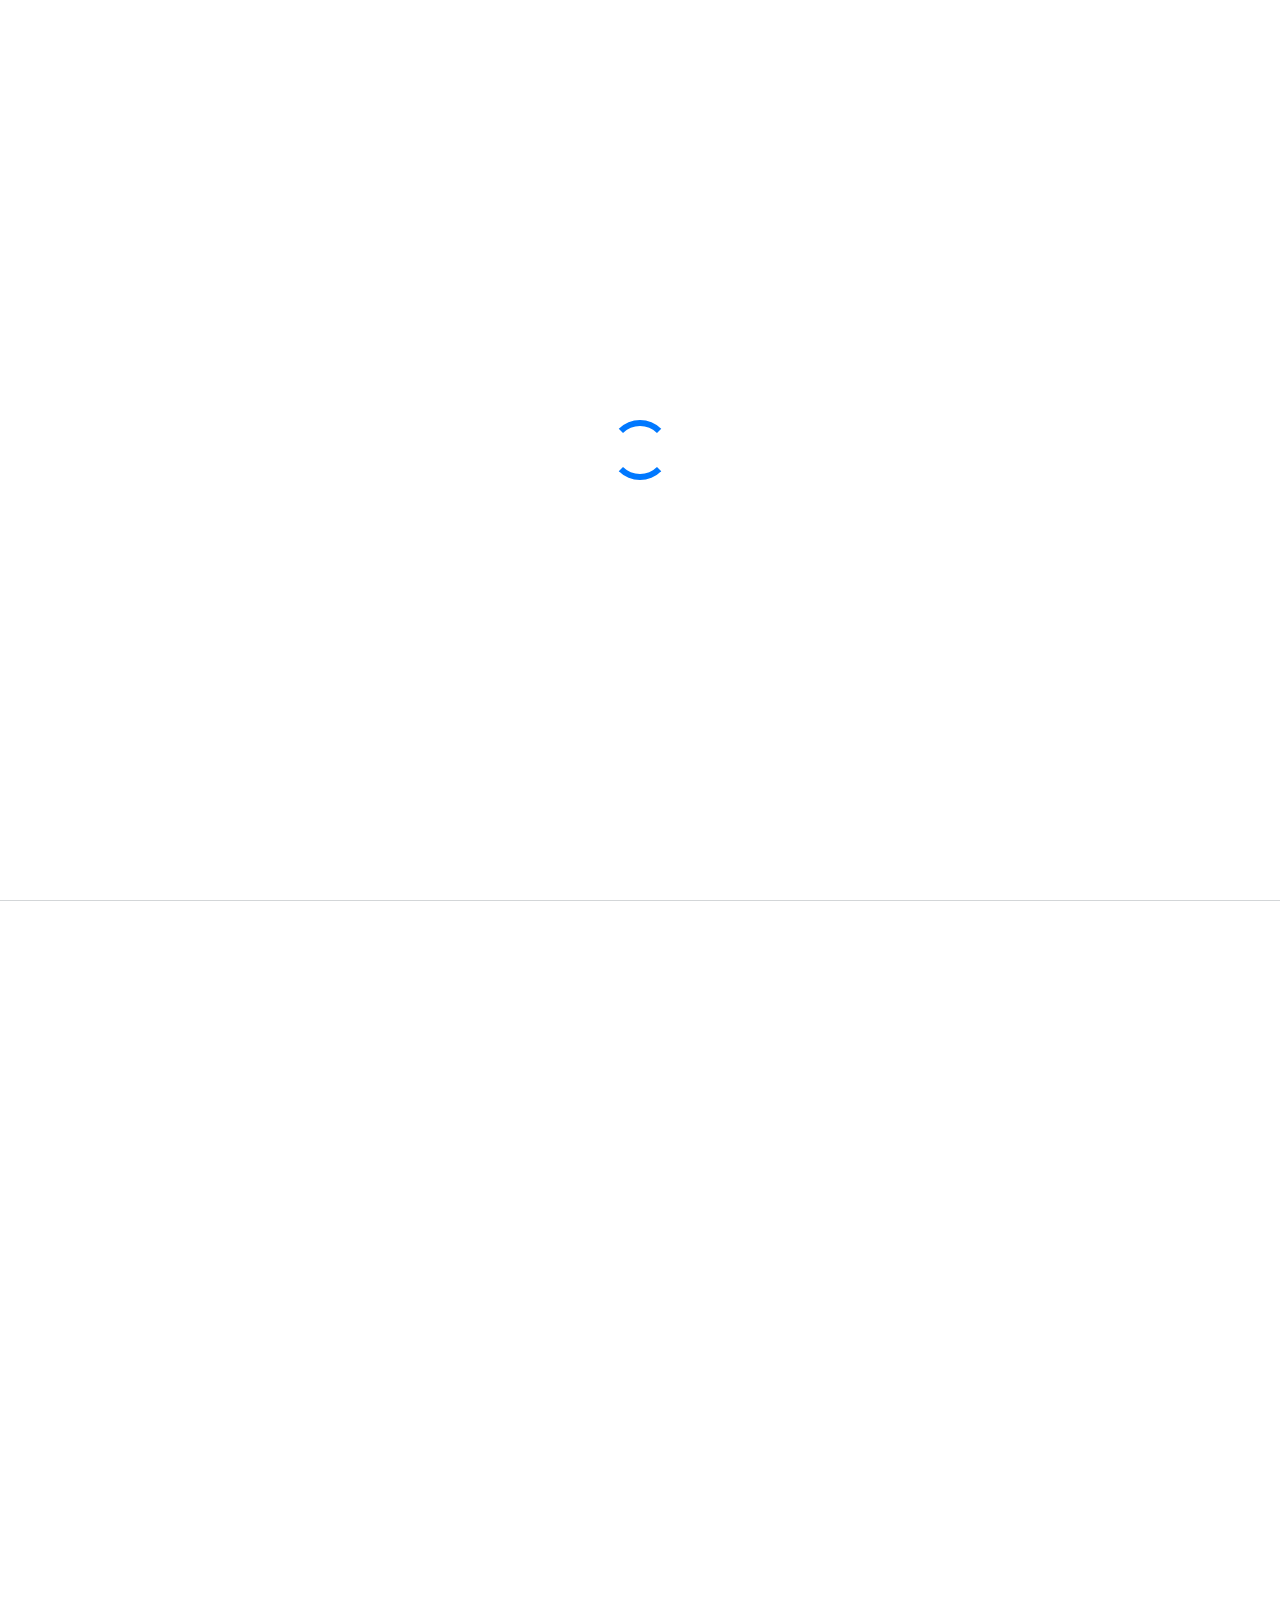
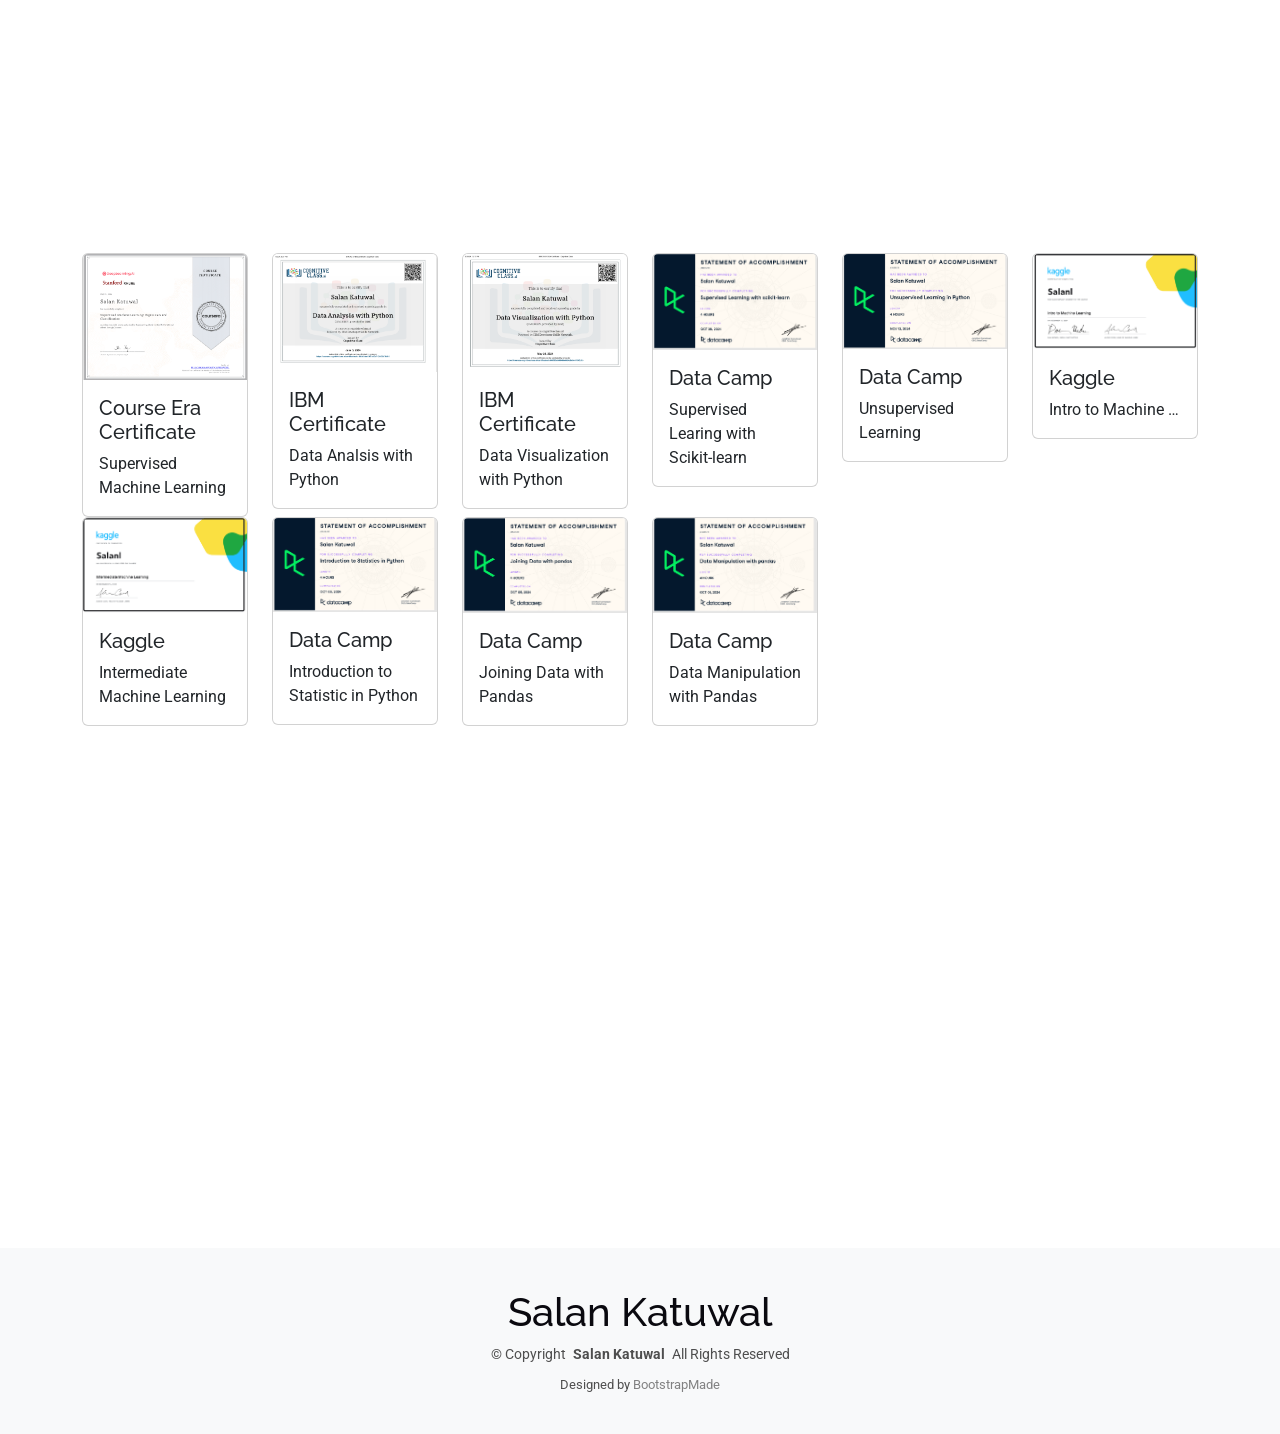
==== commit 34bc48ec: "Rmeoved form" ====
--- a/index.html
+++ b/index.html
@@ -667,35 +667,7 @@
           </div>
         </div>
 
-        <form action="submit-to-google-sheet" method="POST" class="php-email-form">
-          <div class="row gy-4">
-
-            <div class="col-md-6">
-              <input type="text" name="name" class="form-control" placeholder="Your Name" required="">
-            </div>
-
-            <div class="col-md-6 ">
-              <input type="email" class="form-control" name="email" placeholder="Your Email" required="">
-            </div>
-
-            <div class="col-md-12">
-              <input type="text" class="form-control" name="subject" placeholder="Subject" required="">
-            </div>
-
-            <div class="col-md-12">
-              <textarea class="form-control" name="message" rows="6" placeholder="Message" required=""></textarea>
-            </div>
-
-            <div class="col-md-12 text-center">
-              <div class="loading">Loading</div>
-              <div class="error-message"></div>
-              <div class="sent-message">Your message has been sent. Thank you!</div>
-
-              <button type="submit">Send Message</button>
-            </div>
-
-          </div>
-        </form><!-- End Contact Form -->
+<!-- End Contact Form -->
 
       </div>
 
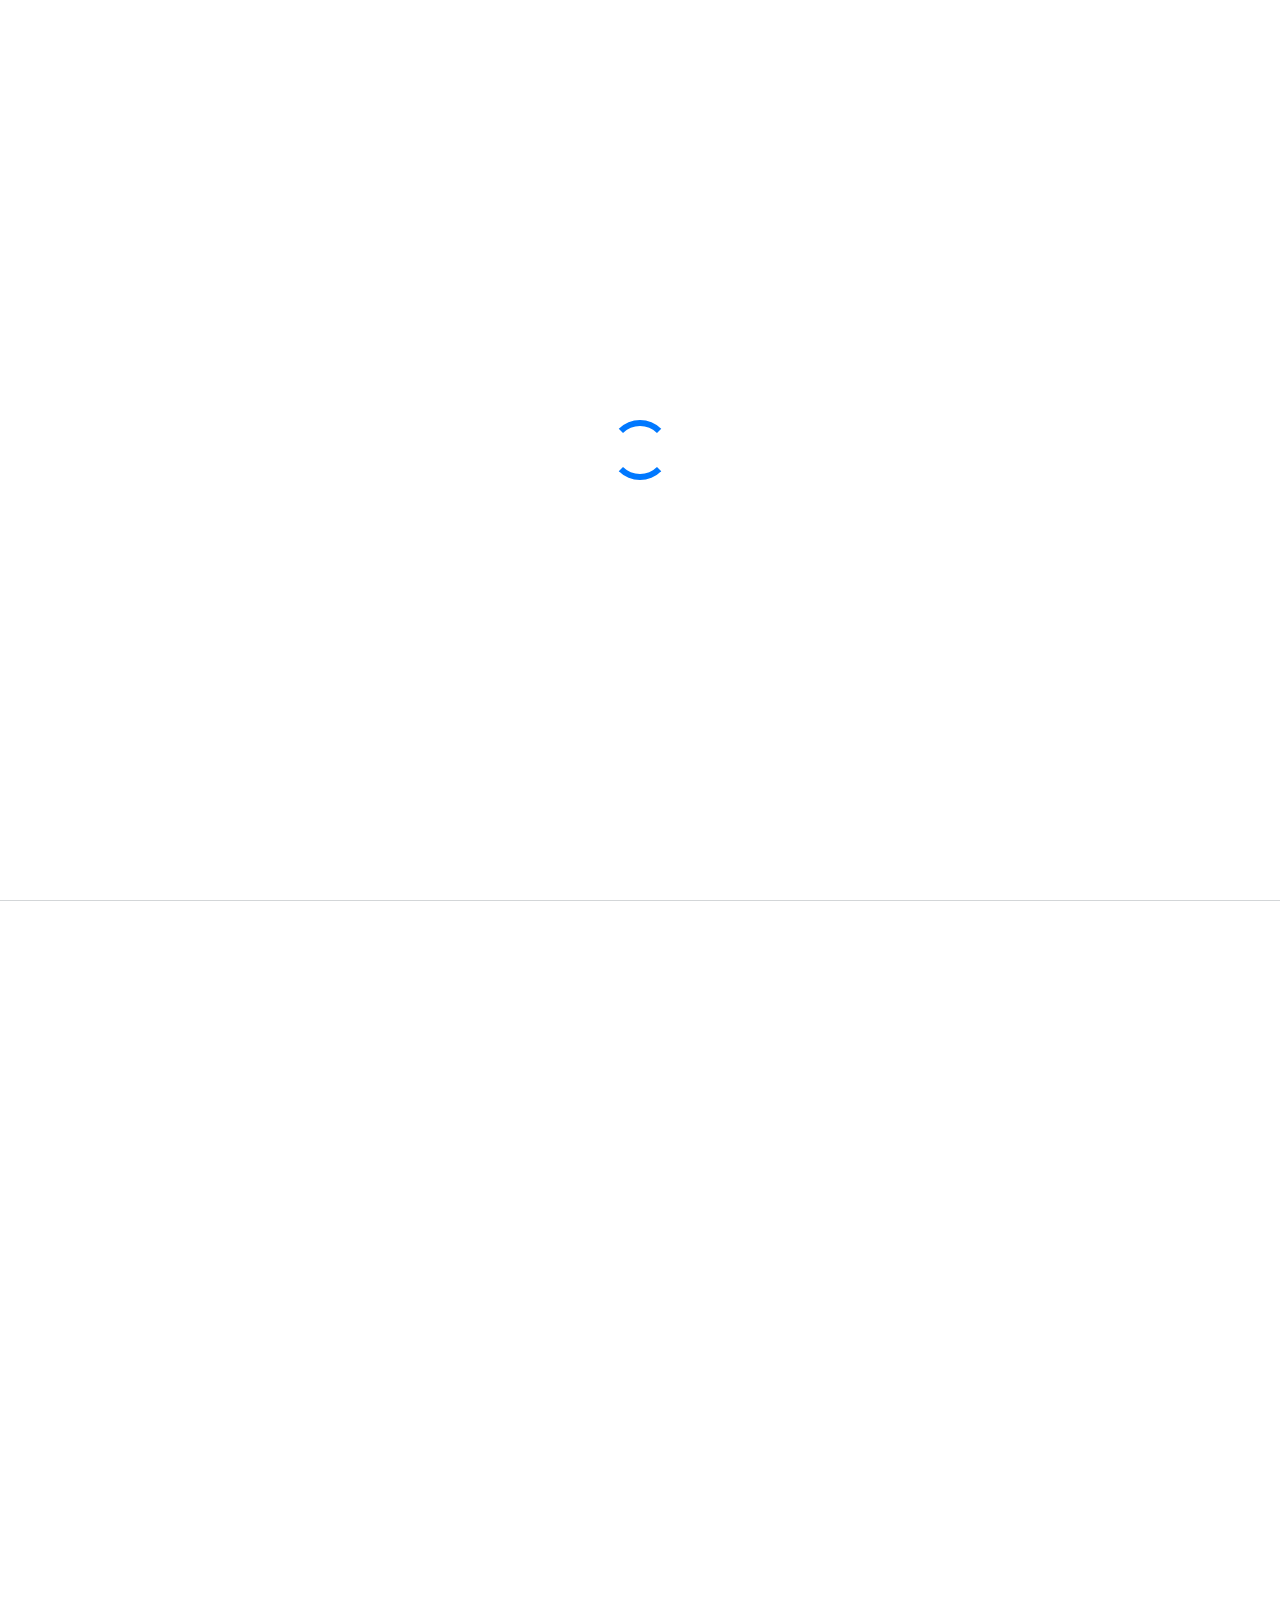
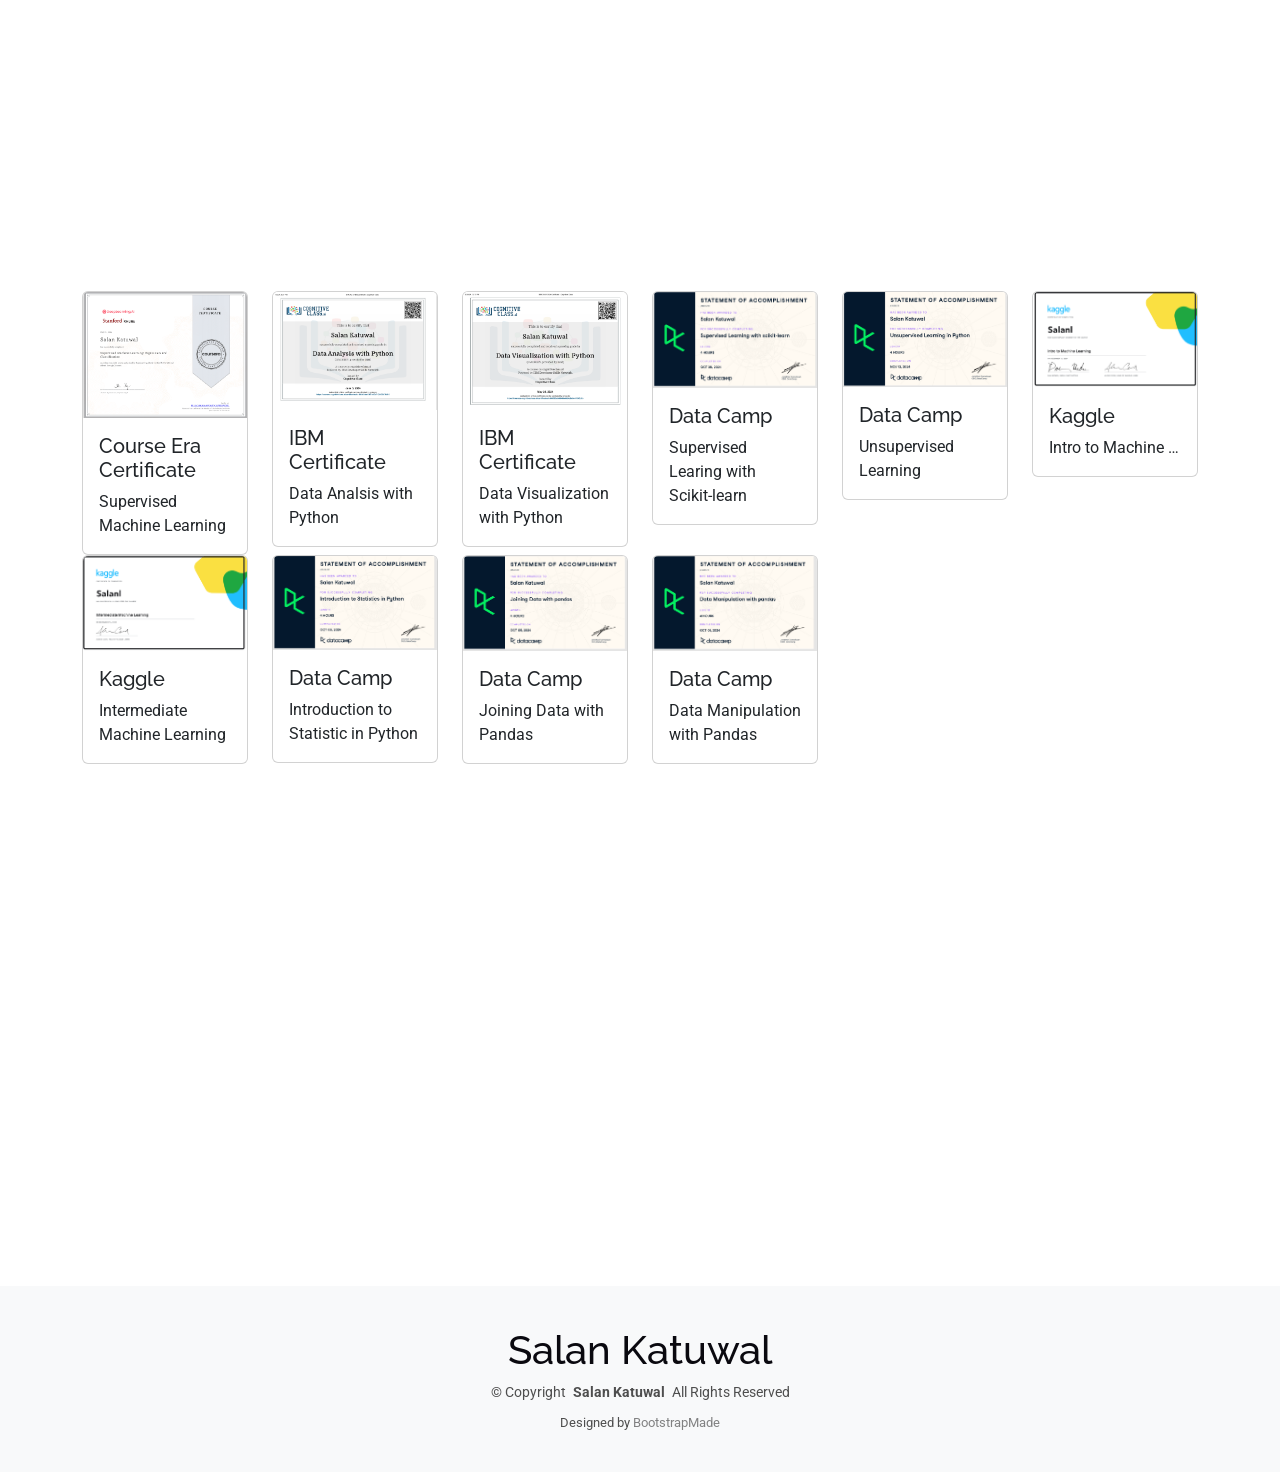
==== commit d1b80be8: "django details added" ====
--- a/index.html
+++ b/index.html
@@ -81,7 +81,7 @@
 
       <div class="container d-flex flex-column align-items-center justify-content-center text-center" data-aos="fade-up" data-aos-delay="100">
         <h2>I am Salan Katuwal</h2>
-        <p><span class="typed" data-typed-items="Student, AI/ML Enthuaist, Freelancer, Reader"></span></p>
+        <p><span class="typed" data-typed-items="Student, Django Backend, AI/ML Enthuaist, Freelancer, Reader,Good Communication"></span></p>
         <div class="social-links justify-content-center">
           <a href="https://github.com/SalanKatuwal" target="_blanl"><i class="bi bi-github"></i></a>
           <a href="https://www.linkedin.com/in/salan-katuwal-53b452342/" target="_blank"><i class="bi bi-linkedin"></i></a>
@@ -136,16 +136,16 @@
               </div><!-- End Skills Item -->
 
               <div class="progress">
-                <span class="skill"><span>HTML</span> <i class="val">80%</i></span>
+                <span class="skill"><span>HTML,CSS,JS</span> <i class="val">80%</i></span>
                 <div class="progress-bar-wrap">
                   <div class="progress-bar" role="progressbar" aria-valuenow="80" aria-valuemin="0" aria-valuemax="100"></div>
                 </div>
               </div><!-- End Skills Item -->
 
               <div class="progress">
-                <span class="skill"><span>Dotnet</span> <i class="val">55%</i></span>
+                <span class="skill"><span>Django Backend</span> <i class="val">70%</i></span>
                 <div class="progress-bar-wrap">
-                  <div class="progress-bar" role="progressbar" aria-valuenow="55" aria-valuemin="0" aria-valuemax="100"></div>
+                  <div class="progress-bar" role="progressbar" aria-valuenow="70" aria-valuemin="0" aria-valuemax="100"></div>
                 </div>
               </div><!-- End Skills Item -->
 
@@ -156,20 +156,36 @@
             <div class="about-me">
               <h4>About me</h4>
               <p>
-                Hello! I'm <strong>Salan Katuwal</strong>, a dedicated and hardworking individual pursuing a 
-                Bachelor of Science in Computer Science and Information Technology (BSc CSIT) at the 
-                Central Campus of Technology. I hail from <strong>Pathari Sanischare 08, Morang</strong>, where 
-                I've developed a strong passion for technology and innovation.
-            </p>
-            <p>
-                My primary interest lies in the exciting field of Artificial Intelligence and Machine Learning, 
-                where I am eager to apply my knowledge and skills through an internship. I believe that with 
-                determination and hard work, I can contribute to meaningful projects that drive technological advancements.
-            </p>
-            <p>
-                I look forward to connecting with like-minded individuals and exploring opportunities that align 
-                with my career aspirations!
-            </p>
+                Hello! I'm <strong>Salan Katuwal</strong> a dedicated and
+                hardworking individual pursuing a Bachelor of Science in
+                Computer Science and Information Technology
+                <strong>(BSc CSIT)</strong> at the Central Campus of
+                Technology. I come from
+                <strong>Pathari Sanischare 08, Morang,</strong> where my
+                curiosity for technology and innovation continues to grow.
+              </p>
+              <p>
+                My current focus lies in
+                <strong>Django backend development,</strong> where I’ve built
+                projects that showcase my skills in building
+                <strong>dynamic</strong> ,
+                <strong>database-driven</strong> web applications using
+                Django’s
+                <strong>MVT</strong> architecture,<strong>ORM</strong>, and
+                <strong>Bootstrap integration. </strong> I enjoy crafting
+                clean, functional web solutions and am always looking to
+                deepen my understanding of <strong>Django</strong> and
+                <strong>full-stack-developement.</strong>
+              </p>
+              <p>
+                While I have a strong foundation in
+                <strong>Python and Django</strong>, I also have a keen
+                interest in
+                <strong>Artificial Intelligence and Machine Learning.</strong>
+                I’m excited to explore ways these technologies can be
+                integrated into web applications to create smarter and more
+                interactive systems.
+              </p>
             </div>
           </div>
         </div>
@@ -196,7 +212,16 @@
 
             <div class="resume-item pb-0">
               <h4>Salan Katuwal</h4>
-              <p><em>Highly motivated and hardworking BSc CSIT graduate with a strong foundation in AI/ML and data analysis. Skilled in Python programming, machine learning model deployment, and statistical analysis. Seeking to leverage my technical skills and passion for problem-solving in an AI/ML internship to contribute to innovative solutions and professional growth</em></p>
+              <p><em
+                >Highly motivated and hardworking BSc CSIT graduate with a
+                strong foundation in Python programming and practical
+                experience in Django backend development. Skilled in web
+                development, machine learning model, and data and
+                statistical analysis. Seeking to leverage my technical
+                skills and passion for problem-solving in backend
+                development and AI/ML internship to contribute to innovative
+                solutions and professional growth</em
+              ></p>
               <ul>
                 <li>Morang,Nepal</li>
                 <li>+977 9815305649</li>
@@ -223,13 +248,28 @@
           <div class="col-lg-6" data-aos="fade-up" data-aos-delay="200">
             <h3 class="resume-title">Professional Experience</h3>
             <div class="resume-item">
-              <h4>Looking for Internship</h4>
+              <h4>Seeking Internship Opportunity</h4>
               <h5>2024 - Present</h5>
               <ul>
-                <li>Experience in data cleaning and data pre processing</li>
-                <li>Good Practice on model development, model evaluation and model improvemnets</li>
-                <li>Basic model deployemnet in local machine as well as production level</li>
-                <li>Eager to work and learn more</li>
+                <li>
+                  Practical knowledge of Django, with experience in building
+                  CRUD applications, handling forms, managing databases with
+                  Django ORM, and using Bootstrap for front-end styling.
+                </li>
+                <li>
+                  Hands-on experience in data cleaning and data preprocessing
+                  using Python (Pandas, NumPy, etc.).
+                </li>
+                <li>
+                  Practiced in machine learning model development, including
+                  training, evaluation, and performance improvement using
+                  techniques like cross-validation and hyperparameter tuning.
+                </li>
+                <li>
+                  Eager to work in a collaborative environment and
+                  continuously learn new tools and technologies in both web
+                  development and AI/ML domains.
+                </li>
               </ul>
             </div><!-- Edn Resume Item -->
 
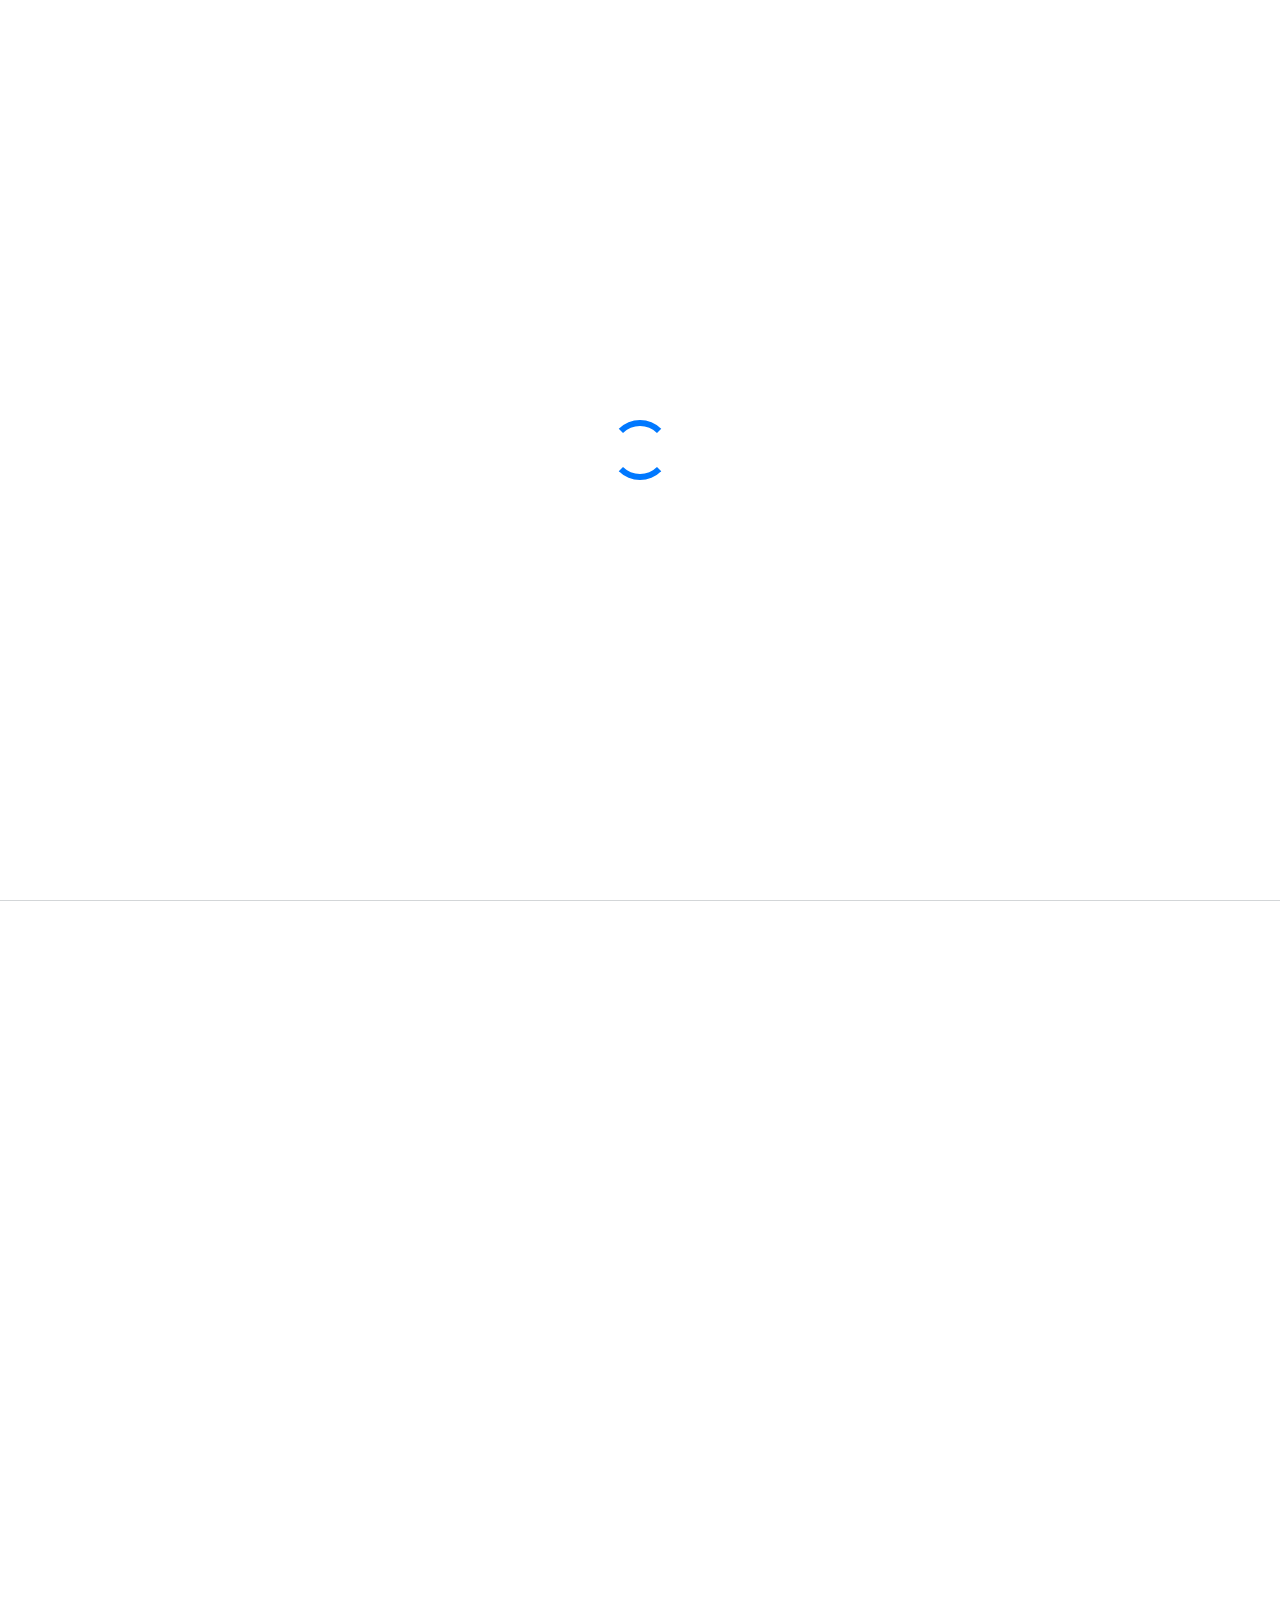
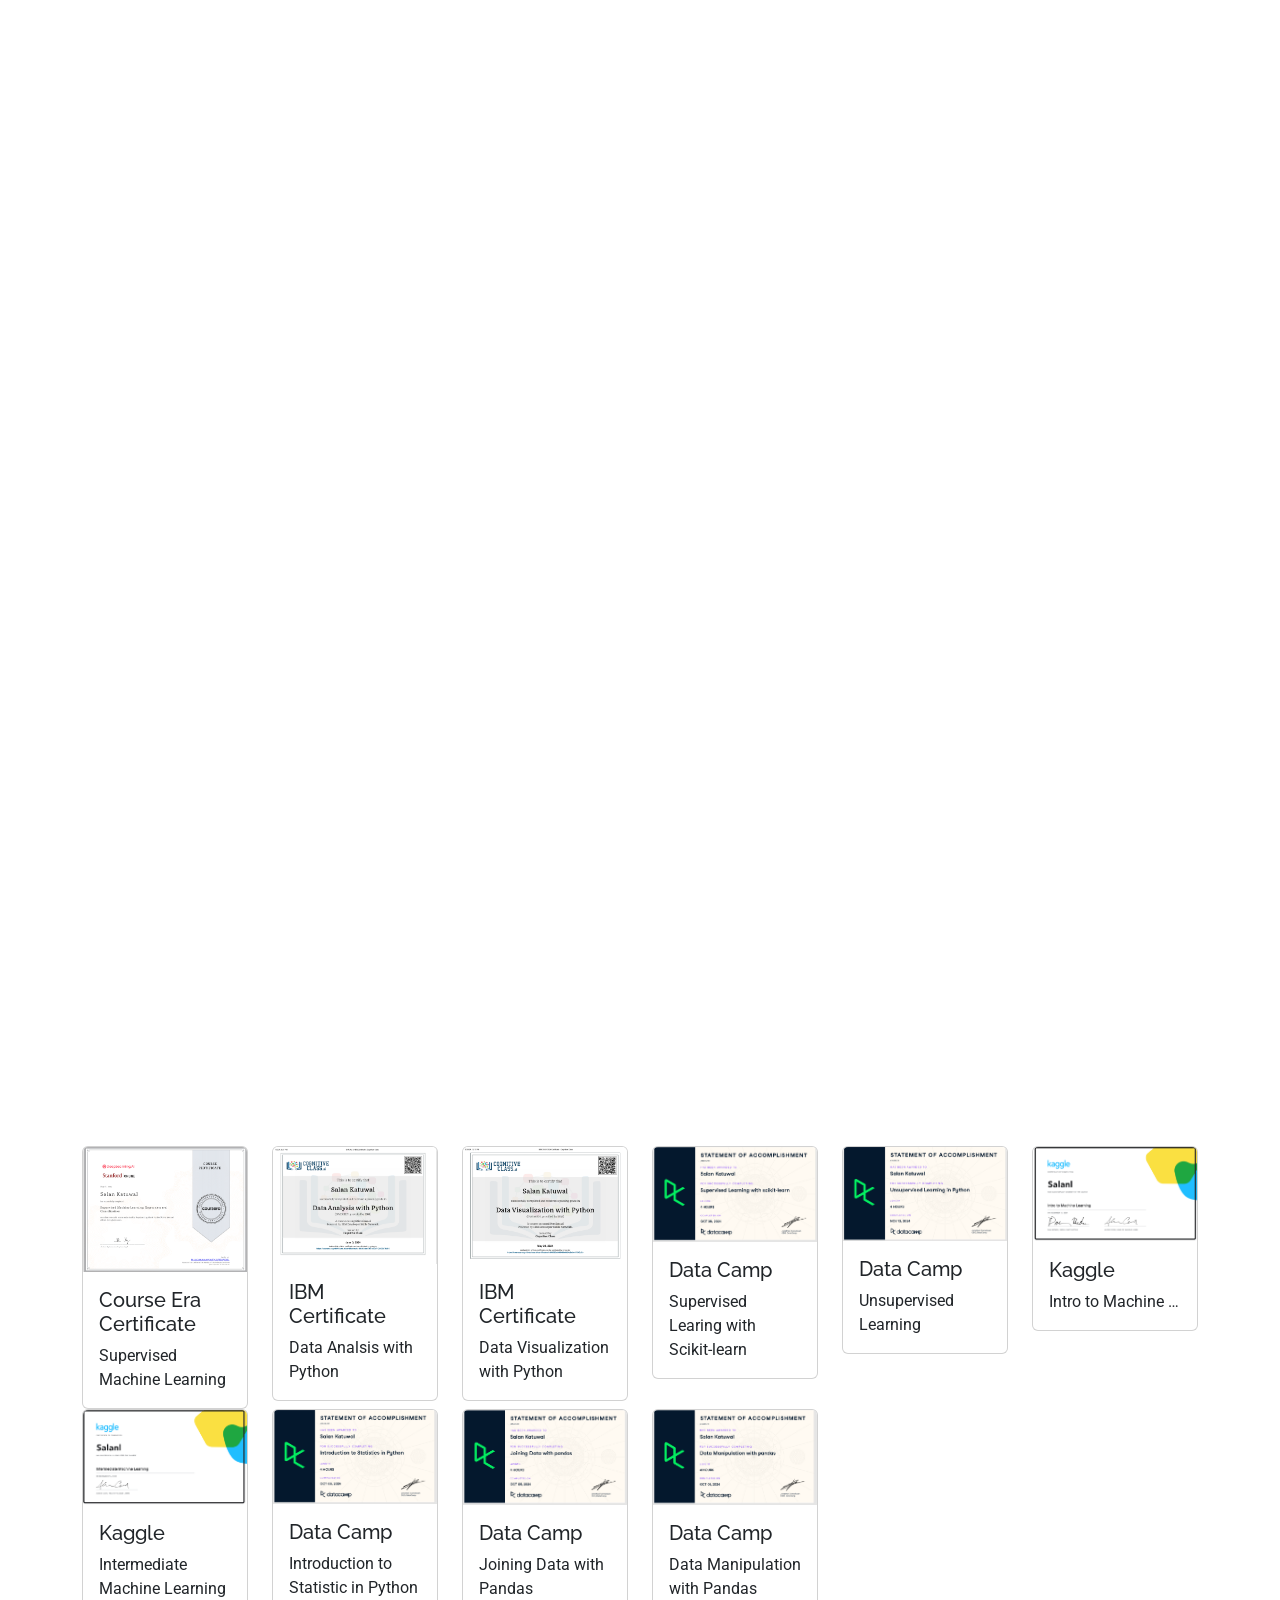
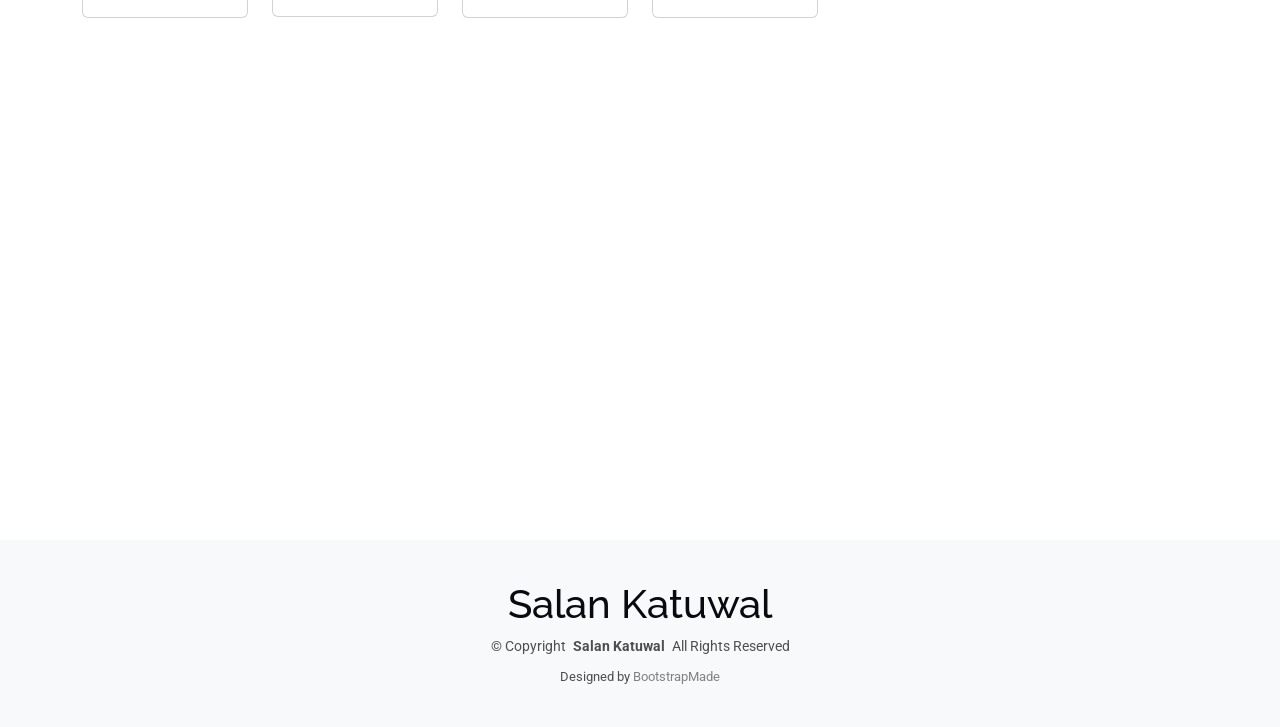
==== commit dc8cb2c3: "new project added" ====
--- a/index.html
+++ b/index.html
@@ -1,55 +1,71 @@
 <!DOCTYPE html>
 <html lang="en">
-
-<head>
-  <meta charset="utf-8">
-  <meta content="width=device-width, initial-scale=1.0" name="viewport">
-  <title>Salan Katuwal Portfolio</title>
-  <meta name="description" content="This is the portfolio of Salan Katuwal">  
-  <meta name="keywords" content="Portfolio,AI,ML,Data Scientist">
-
-  <!-- Favicons -->
-  <link rel="icon" href="data:,">
-
-  <link href="https://fonts.googleapis.com/css2?family=Roboto:ital,wght@0,100;0,300;0,400;0,500;0,700;0,900;1,100;1,300;1,400;1,500;1,700;1,900&family=Poppins:ital,wght@0,100;0,200;0,300;0,400;0,500;0,600;0,700;0,800;0,900;1,100;1,200;1,300;1,400;1,500;1,600;1,700;1,800;1,900&family=Raleway:ital,wght@0,100;0,200;0,300;0,400;0,500;0,600;0,700;0,800;0,900;1,100;1,200;1,300;1,400;1,500;1,600;1,700;1,800;1,900&display=swap" rel="stylesheet">
-
-  <!-- Vendor CSS Files -->
-  <link href="assets/vendor/bootstrap/css/bootstrap.min.css" rel="stylesheet">
-  <link href="assets/vendor/bootstrap-icons/bootstrap-icons.css" rel="stylesheet">
-  <link href="assets/vendor/aos/aos.css" rel="stylesheet">
-  <link href="assets/vendor/glightbox/css/glightbox.min.css" rel="stylesheet">
-  <link href="assets/vendor/swiper/swiper-bundle.min.css" rel="stylesheet">
-
-  <!-- Main CSS File -->
-  <link href="assets/css/main.css" rel="stylesheet">
-  <style>
-    .social-links i {
-      font-size: 3rem;
-      color: grey;
-       /* Increase the size here */
-    }
-  </style>
-
-
-</head>
-
-<body class="index-page">
-
-  <header id="header" class="header d-flex align-items-center sticky-top">
-    <div class="container-fluid container-xl position-relative d-flex align-items-center justify-content-between">
-
-      <a href="index.html" class="logo d-flex align-items-center">
-        <h1 class="sitename">Salan Katuwal</h1>
-      </a>
-
-      <nav id="navmenu" class="navmenu">
-        <ul>
-          <li><a href="#hero" class="active">Home<br></a></li>
-          <li><a href="#about">About</a></li>
-          <li><a href="#resume">Resume</a></li>
-          <li><a href="#services">Projects</a></li>
-          <li><a href="#portfolio">Certificates</a></li>
-          <!-- <li class="dropdown"><a href="#"><span>Dropdown</span> <i class="bi bi-chevron-down toggle-dropdown"></i></a>
+  <head>
+    <meta charset="utf-8" />
+    <meta content="width=device-width, initial-scale=1.0" name="viewport" />
+    <title>Salan Katuwal Portfolio</title>
+    <meta name="description" content="This is the portfolio of Salan Katuwal" />
+    <meta name="keywords" content="Portfolio,AI,ML,Data Scientist" />
+
+    <!-- Favicons -->
+    <link rel="icon" type="image/png" href="/assets/img/logo.png" />
+
+    <link
+      href="https://fonts.googleapis.com/css2?family=Roboto:ital,wght@0,100;0,300;0,400;0,500;0,700;0,900;1,100;1,300;1,400;1,500;1,700;1,900&family=Poppins:ital,wght@0,100;0,200;0,300;0,400;0,500;0,600;0,700;0,800;0,900;1,100;1,200;1,300;1,400;1,500;1,600;1,700;1,800;1,900&family=Raleway:ital,wght@0,100;0,200;0,300;0,400;0,500;0,600;0,700;0,800;0,900;1,100;1,200;1,300;1,400;1,500;1,600;1,700;1,800;1,900&display=swap"
+      rel="stylesheet"
+    />
+
+    <!-- Vendor CSS Files -->
+    <link
+      href="assets/vendor/bootstrap/css/bootstrap.min.css"
+      rel="stylesheet"
+    />
+    <link
+      href="assets/vendor/bootstrap-icons/bootstrap-icons.css"
+      rel="stylesheet"
+    />
+    <link href="assets/vendor/aos/aos.css" rel="stylesheet" />
+    <link
+      href="assets/vendor/glightbox/css/glightbox.min.css"
+      rel="stylesheet"
+    />
+    <link href="assets/vendor/swiper/swiper-bundle.min.css" rel="stylesheet" />
+    <link
+      rel="stylesheet"
+      href="https://cdnjs.cloudflare.com/ajax/libs/font-awesome/6.5.0/css/all.min.css"
+    />
+
+    <!-- Main CSS File -->
+    <link href="assets/css/main.css" rel="stylesheet" />
+    <style>
+      .social-links i {
+        font-size: 3rem;
+        color: grey;
+        /* Increase the size here */
+      }
+    </style>
+  </head>
+
+  <body class="index-page">
+    
+    <header id="header" class="header d-flex align-items-center sticky-top">
+      <div
+        class="container-fluid container-xl position-relative d-flex align-items-center justify-content-between"
+      >
+        <a href="index.html" class="logo d-flex align-items-center">
+          <h1 class="sitename">Salan Katuwal</h1>
+        </a>
+
+        <nav id="navmenu" class="navmenu">
+          <ul>
+            <li>
+              <a href="#hero" class="active">Home<br /></a>
+            </li>
+            <li><a href="#about">About</a></li>
+            <li><a href="#resume">Resume</a></li>
+            <li><a href="#services">Projects</a></li>
+            <li><a href="#portfolio">Certificates</a></li>
+            <!-- <li class="dropdown"><a href="#"><span>Dropdown</span> <i class="bi bi-chevron-down toggle-dropdown"></i></a>
             <ul>
               <li><a href="#">Dropdown 1</a></li>
               <li class="dropdown"><a href="#"><span>Deep Dropdown</span> <i class="bi bi-chevron-down toggle-dropdown"></i></a>
@@ -66,214 +82,272 @@
               <li><a href="#">Dropdown 4</a></li>
             </ul>
           </li> -->
-          <li><a href="#contact">Contact</a></li>
-        </ul>
-        <i class="mobile-nav-toggle d-xl-none bi bi-list"></i>
-      </nav>
-
-    </div>
-  </header>
-
-  <main class="main">
-
-    <!-- Hero Section -->
-    <section id="hero" class="hero section bg-secondary">
-
-      <div class="container d-flex flex-column align-items-center justify-content-center text-center" data-aos="fade-up" data-aos-delay="100">
-        <h2>I am Salan Katuwal</h2>
-        <p><span class="typed" data-typed-items="Student, Django Backend, AI/ML Enthuaist, Freelancer, Reader,Good Communication"></span></p>
-        <div class="social-links justify-content-center">
-          <a href="https://github.com/SalanKatuwal" target="_blanl"><i class="bi bi-github"></i></a>
-          <a href="https://www.linkedin.com/in/salan-katuwal-53b452342/" target="_blank"><i class="bi bi-linkedin"></i></a>
-          <a href="https://www.facebook.com/salan.katwal.9" target="_blank"><i class="bi bi-facebook"></i></a>
-          <a href="https://www.instagram.com/katwal.salan/" target="_blank"><i class="bi bi-instagram"></i></a>
-          <a href="https://x.com/Doesnot89406069" target="_blank"><i class="bi bi-twitter-x"></i></a>
-        </div>
+            <li><a href="#contact">Contact</a></li>
+          </ul>
+          <i class="mobile-nav-toggle d-xl-none bi bi-list"></i>
+        </nav>
       </div>
-
-
-
-  
- 
-    </section><!-- /Hero Section -->
-
-    <!-- About Section -->
-    <section id="about" class="about section">
-
-      <div class="container" data-aos="fade-up" data-aos-delay="100">
-
-        <div class="row gy-4">
-          <div class="col-md-6">
-
-            <div class="row justify-content-between gy-4">
-              <div class="col-lg-5">
-                <img src="assets/img/profile-img.jpg" class="img-fluid" alt="">
-              </div>
-              <div class="col-lg-7 about-info">
-                <p><strong>Name: </strong> <span>Salan Katuwal</span></p>
-                <p><strong>Profile: </strong> <span>AI/ML Engineer</span></p>
-                <p><strong>Email: </strong> <span>salanb61@gmai.com</span></p>
-                <p><strong>Phone: </strong> <span>+977 9815305649</span></p>
-              </div>
-            </div>
-
-            <div class="skills-content skills-animation">
-
-              <h5>Skills</h5>
-
-              <div class="progress">
-                <span class="skill"><span>Supervised and unsupervised learning</span> <i class="val">70%</i></span>
-                <div class="progress-bar-wrap">
-                  <div class="progress-bar" role="progressbar" aria-valuenow="70" aria-valuemin="0" aria-valuemax="100"></div>
-                </div>
-              </div><!-- End Skills Item -->
-
-              <div class="progress">
-                <span class="skill"><span>Python and its libraries</span> <i class="val">80%</i></span>
-                <div class="progress-bar-wrap">
-                  <div class="progress-bar" role="progressbar" aria-valuenow="80" aria-valuemin="0" aria-valuemax="100"></div>
-                </div>
-              </div><!-- End Skills Item -->
-
-              <div class="progress">
-                <span class="skill"><span>HTML,CSS,JS</span> <i class="val">80%</i></span>
-                <div class="progress-bar-wrap">
-                  <div class="progress-bar" role="progressbar" aria-valuenow="80" aria-valuemin="0" aria-valuemax="100"></div>
-                </div>
-              </div><!-- End Skills Item -->
-
-              <div class="progress">
-                <span class="skill"><span>Django Backend</span> <i class="val">70%</i></span>
-                <div class="progress-bar-wrap">
-                  <div class="progress-bar" role="progressbar" aria-valuenow="70" aria-valuemin="0" aria-valuemax="100"></div>
-                </div>
-              </div><!-- End Skills Item -->
-
-            </div>
-          </div>
-
-          <div class="col-md-6">
-            <div class="about-me">
-              <h4>About me</h4>
-              <p>
-                Hello! I'm <strong>Salan Katuwal</strong> a dedicated and
-                hardworking individual pursuing a Bachelor of Science in
-                Computer Science and Information Technology
-                <strong>(BSc CSIT)</strong> at the Central Campus of
-                Technology. I come from
-                <strong>Pathari Sanischare 08, Morang,</strong> where my
-                curiosity for technology and innovation continues to grow.
-              </p>
-              <p>
-                My current focus lies in
-                <strong>Django backend development,</strong> where I’ve built
-                projects that showcase my skills in building
-                <strong>dynamic</strong> ,
-                <strong>database-driven</strong> web applications using
-                Django’s
-                <strong>MVT</strong> architecture,<strong>ORM</strong>, and
-                <strong>Bootstrap integration. </strong> I enjoy crafting
-                clean, functional web solutions and am always looking to
-                deepen my understanding of <strong>Django</strong> and
-                <strong>full-stack-developement.</strong>
-              </p>
-              <p>
-                While I have a strong foundation in
-                <strong>Python and Django</strong>, I also have a keen
-                interest in
-                <strong>Artificial Intelligence and Machine Learning.</strong>
-                I’m excited to explore ways these technologies can be
-                integrated into web applications to create smarter and more
-                interactive systems.
-              </p>
-            </div>
-          </div>
-        </div>
-
-      </div>
-
-    </section><!-- /About Section -->
-
-    <!-- Resume Section -->
-    <section id="resume" class="resume section">
-
-      <!-- Section Title -->
-      <div class="container section-title" data-aos="fade-up">
-        <h2>Resume</h2>
-        <p>A passionate AI/ML Enthuaist from Nepal</p>
-      </div><!-- End Section Title -->
-
-      <div class="container">
-
-        <div class="row">
-
-          <div class="col-lg-6" data-aos="fade-up" data-aos-delay="100">
-            <h3 class="resume-title">Sumary</h3>
-
-            <div class="resume-item pb-0">
-              <h4>Salan Katuwal</h4>
-              <p><em
-                >Highly motivated and hardworking BSc CSIT graduate with a
-                strong foundation in Python programming and practical
-                experience in Django backend development. Skilled in web
-                development, machine learning model, and data and
-                statistical analysis. Seeking to leverage my technical
-                skills and passion for problem-solving in backend
-                development and AI/ML internship to contribute to innovative
-                solutions and professional growth</em
-              ></p>
-              <ul>
-                <li>Morang,Nepal</li>
-                <li>+977 9815305649</li>
-                <li>salanb61@gmail.com</li>
-              </ul>
-            </div><!-- Edn Resume Item -->
-
-            <h3 class="resume-title">Education</h3>
-            <div class="resume-item">
-              <h4>Bachelor of Science in Computer Science and Information Technology</h4>
-              <h5>2022 - 2026</h5>
-              <p><em>Central Campus of Technology, Dharan</em></p>
-              <!-- <p>Qui deserunt veniam. Et sed aliquam labore tempore sed quisquam iusto autem sit. Ea vero voluptatum qui ut dignissimos deleniti nerada porti sand markend</p> -->
-            </div><!-- Edn Resume Item -->
-
-            <div class="resume-item">
-              <h4>High school on Science faculty</h4>
-              <h5>2018 - 2021</h5>
-              <p><em>Shree Panchayat Secondary School,Morang</em></p>
-            </div>
-
-          </div>
-
-          <div class="col-lg-6" data-aos="fade-up" data-aos-delay="200">
-            <h3 class="resume-title">Professional Experience</h3>
-            <div class="resume-item">
-              <h4>Seeking Internship Opportunity</h4>
-              <h5>2024 - Present</h5>
-              <ul>
-                <li>
-                  Practical knowledge of Django, with experience in building
-                  CRUD applications, handling forms, managing databases with
-                  Django ORM, and using Bootstrap for front-end styling.
-                </li>
-                <li>
-                  Hands-on experience in data cleaning and data preprocessing
-                  using Python (Pandas, NumPy, etc.).
-                </li>
-                <li>
-                  Practiced in machine learning model development, including
-                  training, evaluation, and performance improvement using
-                  techniques like cross-validation and hyperparameter tuning.
-                </li>
-                <li>
-                  Eager to work in a collaborative environment and
-                  continuously learn new tools and technologies in both web
-                  development and AI/ML domains.
-                </li>
-              </ul>
-            </div><!-- Edn Resume Item -->
-
-            <!-- <div class="resume-item">
+    </header>
+
+    <main class="main">
+      <!-- Hero Section -->
+      <section id="hero" class="hero section bg-secondary">
+        <div
+          class="container d-flex flex-column align-items-center justify-content-center text-center"
+          data-aos="fade-up"
+          data-aos-delay="100"
+        >
+          <h2>I am Salan Katuwal</h2>
+          <p>
+            <span
+              class="typed"
+              data-typed-items="Student, Django Backend, AI/ML Enthuaist, Freelancer, Reader,Good Communication"
+            ></span>
+          </p>
+          <div class="social-links justify-content-center">
+            <a href="https://github.com/SalanKatuwal" target="_blanl"
+              ><i class="bi bi-github"></i
+            ></a>
+            <a
+              href="https://www.linkedin.com/in/salan-katuwal-53b452342/"
+              target="_blank"
+              ><i class="bi bi-linkedin"></i
+            ></a>
+            <a href="https://www.facebook.com/salan.katwal.9" target="_blank"
+              ><i class="bi bi-facebook"></i
+            ></a>
+            <a href="https://www.instagram.com/katwal.salan/" target="_blank"
+              ><i class="bi bi-instagram"></i
+            ></a>
+            <a href="https://x.com/Doesnot89406069" target="_blank"
+              ><i class="bi bi-twitter-x"></i
+            ></a>
+          </div>
+        </div>
+      </section>
+      <!-- /Hero Section -->
+
+      <!-- About Section -->
+      <section id="about" class="about section">
+        <div class="container" data-aos="fade-up" data-aos-delay="100">
+          <div class="row gy-4">
+            <div class="col-md-6">
+              <div class="row justify-content-between gy-4">
+                <div class="col-lg-5">
+                  <img
+                    src="assets/img/profile-img.jpg"
+                    class="img-fluid"
+                    alt=""
+                  />
+                </div>
+                <div class="col-lg-7 about-info">
+                  <p><strong>Name: </strong> <span>Salan Katuwal</span></p>
+                  <p><strong>Profile: </strong> <span>AI/ML Engineer</span></p>
+                  <p><strong>Email: </strong> <span>salanb61@gmai.com</span></p>
+                  <p><strong>Phone: </strong> <span>+977 9815305649</span></p>
+                </div>
+              </div>
+
+              <div class="skills-content skills-animation">
+                <h5>Skills</h5>
+
+                <div class="progress">
+                  <span class="skill"
+                    ><span>Django Backend</span>
+                    <i class="val">70%</i></span
+                  >
+                  <div class="progress-bar-wrap">
+                    <div
+                      class="progress-bar"
+                      role="progressbar"
+                      aria-valuenow="70"
+                      aria-valuemin="0"
+                      aria-valuemax="100"
+                    ></div>
+                  </div>
+                </div>
+                <!-- End Skills Item -->
+
+                <div class="progress">
+                  <span class="skill"
+                    ><span>Python and its libraries</span>
+                    <i class="val">80%</i></span
+                  >
+                  <div class="progress-bar-wrap">
+                    <div
+                      class="progress-bar"
+                      role="progressbar"
+                      aria-valuenow="80"
+                      aria-valuemin="0"
+                      aria-valuemax="100"
+                    ></div>
+                  </div>
+                </div>
+                <!-- End Skills Item -->
+
+                <div class="progress">
+                  <span class="skill"
+                    ><span>HTML,CSS,JS</span> <i class="val">80%</i></span
+                  >
+                  <div class="progress-bar-wrap">
+                    <div
+                      class="progress-bar"
+                      role="progressbar"
+                      aria-valuenow="80"
+                      aria-valuemin="0"
+                      aria-valuemax="100"
+                    ></div>
+                  </div>
+                </div>
+                <!-- End Skills Item -->
+
+                <div class="progress">
+                  <span class="skill"
+                    ><span>Supervised and Unsupervised learning</span> <i class="val">50%</i></span
+                  >
+                  <div class="progress-bar-wrap">
+                    <div
+                      class="progress-bar"
+                      role="progressbar"
+                      aria-valuenow="50"
+                      aria-valuemin="0"
+                      aria-valuemax="100"
+                    ></div>
+                  </div>
+                </div>
+                <!-- End Skills Item -->
+              </div>
+            </div>
+
+            <div class="col-md-6">
+              <div class="about-me">
+                <h4>About me</h4>
+                <p>
+                  Hello, I am <strong>Salan Katuwal</strong> a dedicated and
+                  hardworking individual, currently pursuing
+                  a Bachelor of Science in Computer Science and Information
+                  Technology <strong>(BSc CSIT)</strong> at the Central Campus
+                  of Technology. I am from
+                  <strong>Pathari Sanischare 08, Morang, Nepal</strong>, and I have a
+                  strong interest in technology and its applications.
+                </p>
+                <p>
+                  My primary focus is on
+                  <strong>Django backend development</strong>, where I
+                  specialize in creating <strong>efficient</strong>, <strong>dynamic</strong>,
+                  <strong>database-driven</strong> and
+                  <strong>scalable</strong> web applications. I have experience
+                  working with Django’s <strong>MVT architecture</strong>,
+                  <strong>ORM</strong>, and integrating
+                  <strong>Bootstrap</strong> for responsive designs. My goal is
+                  to deliver solutions that are both functional and
+                  user-friendly.
+                </p>
+                <p>
+                  Additionally, I am deeply interested in
+                  <strong>Artificial Intelligence and Machine Learning</strong>.
+                  I am exploring ways to integrate these technologies into web
+                  applications to enhance functionality and provide smarter
+                  solutions. My work involves training models, analyzing data,
+                  and implementing AI-driven features.
+                </p>
+                <p>
+                  I am always open to collaboration and new opportunities. Feel
+                  free to connect with me to discuss ideas or projects that
+                  align with my expertise.
+                </p>
+              </div>
+            </div>
+          </div>
+        </div>
+      </section>
+      <!-- /About Section -->
+
+      <!-- Resume Section -->
+      <section id="resume" class="resume section">
+        <!-- Section Title -->
+        <div class="container section-title" data-aos="fade-up">
+          <h2>Resume</h2>
+          <p>A passionate AI/ML Enthuaist from Nepal</p>
+        </div>
+        <!-- End Section Title -->
+
+        <div class="container">
+          <div class="row">
+            <div class="col-lg-6" data-aos="fade-up" data-aos-delay="100">
+              <h3 class="resume-title">Sumary</h3>
+
+              <div class="resume-item pb-0">
+                <h4>Salan Katuwal</h4>
+                <p>
+                  <em
+                    >Highly motivated and hardworking BSc CSIT graduate with a
+                    strong foundation in Python programming and practical
+                    experience in Django backend development. Skilled in web
+                    development, machine learning model, and data and
+                    statistical analysis. Seeking to leverage my technical
+                    skills and passion for problem-solving in backend
+                    development and AI/ML internship to contribute to innovative
+                    solutions and professional growth</em
+                  >
+                </p>
+                <ul>
+                  <li>Morang,Nepal</li>
+                  <li>+977 9815305649</li>
+                  <li>salanb61@gmail.com</li>
+                </ul>
+              </div>
+              <!-- Edn Resume Item -->
+
+              <h3 class="resume-title">Education</h3>
+              <div class="resume-item">
+                <h4>
+                  Bachelor of Science in Computer Science and Information
+                  Technology
+                </h4>
+                <h5>2022 - 2026</h5>
+                <p><em>Central Campus of Technology, Dharan</em></p>
+                <!-- <p>Qui deserunt veniam. Et sed aliquam labore tempore sed quisquam iusto autem sit. Ea vero voluptatum qui ut dignissimos deleniti nerada porti sand markend</p> -->
+              </div>
+              <!-- Edn Resume Item -->
+
+              <div class="resume-item">
+                <h4>High school on Science faculty</h4>
+                <h5>2018 - 2021</h5>
+                <p><em>Shree Panchayat Secondary School,Morang</em></p>
+              </div>
+            </div>
+
+            <div class="col-lg-6" data-aos="fade-up" data-aos-delay="200">
+              <h3 class="resume-title">Professional Experience</h3>
+              <div class="resume-item">
+                <h4>Seeking Internship Opportunity</h4>
+                <h5>2024 - Present</h5>
+                <ul>
+                  <li>
+                    Practical knowledge of Django, with experience in building
+                    CRUD applications, handling forms, managing databases with
+                    Django ORM, and using Bootstrap for front-end styling.
+                  </li>
+                  <li>
+                    Hands-on experience in data cleaning and data preprocessing
+                    using Python (Pandas, NumPy, etc.).
+                  </li>
+                  <li>
+                    Practiced in machine learning model development, including
+                    training, evaluation, and performance improvement using
+                    techniques like cross-validation and hyperparameter tuning.
+                  </li>
+                  <li>
+                    Eager to work in a collaborative environment and
+                    continuously learn new tools and technologies in both web
+                    development and AI/ML domains.
+                  </li>
+                </ul>
+              </div>
+              <!-- Edn Resume Item -->
+
+              <!-- <div class="resume-item">
               <h4>Graphic design specialist</h4>
               <h5>2017 - 2018</h5>
               <p><em>Stepping Stone Advertising, New York, NY</em></p>
@@ -284,74 +358,256 @@
                 <li>Created 4+ design presentations and proposals a month for clients and account managers</li>
               </ul>
             </div>Edn Resume Item -->
-            <br>
-            <a href="assets/img/resume.jpg" target="_blank">Cick here to see my Resume</a>
-
-          </div>
-
-        </div>
-
-      </div>
-
-    </section><!-- /Resume Section -->
-
-    <!-- Services Section -->
-    <section id="services" class="services section">
-
-      <!-- Section Title -->
-      <div class="container section-title" data-aos="fade-up">
-        <h2>Projects</h2>
-      </div><!-- End Section Title -->
-
-      <div class="container">
-
-        <div class="row gy-4">
-
-          <div class="col-lg-4 col-md-6" data-aos="fade-up" data-aos-delay="100">
-            <div class="service-item  position-relative">
-              <div class="icon">
-                <i class="bi bi-activity"></i>
-              </div>
-              <a href="https://salankatuwal-email-fraud-detection.streamlit.app/" class="stretched-link" target="_blank">
-                <h3>Email/sms Classifier</h3>
-              </a>
-              <p> It is a machine learning model which identifies whether the
-                mail is spam or not. This model uses the MultinomialNB classifier and evaluated
-                with the following performance metrics: Accuracy 97% and
-                Precision: 1.0 (perfect precision score for the classifier) <br>
-              (Click here to test the model)</p>
-            </div>
-          </div><!-- End Service Item -->
-
-          <div class="col-lg-4 col-md-6" data-aos="fade-up" data-aos-delay="200">
-            <div class="service-item position-relative">
-              <div class="icon">
-                <i class="bi bi-broadcast"></i>
-              </div>
-              <a href="https://github.com/SalanKatuwal/Car-price-prediction" class="stretched-link" target="_blank">
-                <h3>Car Price Prediction</h3>
-              </a>
-              <p>It is a machine learning model which identifies the price of the
-                second hand car although it has been trained with data of old
-                cars and it was for my practice. <br>
-              (Click here to see the github repository of this project)</p>
-            </div>
-          </div><!-- End Service Item -->
-
-          <div class="col-lg-4 col-md-6" data-aos="fade-up" data-aos-delay="300">
-            <div class="service-item position-relative">
-              <div class="icon">
-                <i class="bi bi-easel"></i>
-              </div>
-              <a href="https://salankatuwal.github.io/Tic-tac-toe/" class="stretched-link" target="_blank">
-                <h3>Tic-Tac-Toe</h3>
-              </a>
-              <p>It is a simple Tic-Tac-Toe game which is build using HTML/CSS and JS <br>
-              (Click here to try the game)</p>
-            </div>
-          </div><!-- End Service Item -->
-
-          <!-- <div class="col-lg-4 col-md-6" data-aos="fade-up" data-aos-delay="400">
+              <br />
+              <a href="assets/img/resume.jpg" target="_blank"
+                >Cick here to see my Resume</a
+              >
+            </div>
+          </div>
+        </div>
+      </section>
+      <!-- /Resume Section -->
+
+      <!-- Services Section -->
+      <section id="services" class="services section">
+        <!-- Section Title -->
+        <div class="container section-title" data-aos="fade-up">
+          <h2>Projects</h2>
+        </div>
+        <!-- End Section Title -->
+
+        <div class="container">
+          <div class="row gy-4">
+            <div
+              class="col-lg-4 col-md-6"
+              data-aos="fade-up"
+              data-aos-delay="100"
+            >
+              <div class="service-item position-relative">
+                <div class="icon">
+                  <i class="fa-solid fa-book"></i>
+                </div>
+                <a
+                  href="https://github.com/SalanKatuwal/Django-Book-Store"
+                  target="_blank"
+                >
+                  <h3>Django Book Store Project</h3>
+                </a>
+                <p>
+                  A professional web application developed using Django,
+                  designed to facilitate efficient management of books in an
+                  online store. Key features include the ability to add, update,
+                  and delete books, view detailed book information, and browse
+                  organized book listings presented with a clean, responsive
+                  Bootstrap-styled interface. The application leverages a SQLite
+                  database to securely store and manage book details, including
+                  title, author, genre, price, and description.
+                  <br />
+                  <i class="fab fa-github"></i>
+                  <a
+                    href="https://github.com/SalanKatuwal/Django-Book-Store"
+                    target="_blank"
+                    >Github repository</a
+                  >
+                  <br />
+                  Watch the
+                  <a href="bookstore.html" target="_blank">Demo</a> of the
+                  project
+                </p>
+              </div>
+            </div>
+            <!-- End Service Item -->
+            <div
+              class="col-lg-4 col-md-6"
+              data-aos="fade-up"
+              data-aos-delay="100"
+            >
+              <div class="service-item position-relative">
+                <div class="icon">
+                  <i class="fa-solid fa-graduation-cap"></i>
+                </div>
+                <a
+                  href="https://github.com/SalanKatuwal/django-student-marksheet"
+                  target="_blank"
+                >
+                  <h3>Django Marksheet Project</h3>
+                </a>
+                <p>
+                  A comprehensive web application developed using Django,
+                  designed to efficiently manage and display real-world student
+                  marksheets. This application empowers educators to input
+                  detailed student information along with their respective
+                  marks, automatically generating professional-grade marksheets.
+                  Each marksheet provides an in-depth breakdown of individual
+                  student performance, including subject-wise scores, total
+                  marks, and overall academic evaluation, ensuring accuracy and
+                  ease of use for academic institutions.
+                  <br />
+                  <i class="fab fa-github"></i>
+                  <a
+                    href="https://github.com/SalanKatuwal/django-student-marksheet"
+                    target="_blank"
+                    >Github repository</a
+                  >
+                  <br />
+                  Watch the
+                  <a href="marksheet.html" target="_blank">Demo</a> of the
+                  project
+                </p>
+              </div>
+            </div>
+
+            <!-- End Service Item -->
+            <div
+              class="col-lg-4 col-md-6"
+              data-aos="fade-up"
+              data-aos-delay="100"
+            >
+              <div class="service-item position-relative">
+                <div class="icon">
+                  <i class="fa-solid fa-list-ol"></i>
+                </div>
+                <a
+                  href="https://github.com/SalanKatuwal/Django-To-Do-List"
+                  target="_blank"
+                >
+                  <h3>Django To-Do-List</h3>
+                </a>
+                <p>
+                  This is a To-Do-List web application built with the Django
+                  framework. The app allows users to create, update, and delete
+                  tasks. Each task can be marked as complete or active. The app
+                  is connected to a database to store tasks persistently.It is
+                  designed to support multiple users, ensuring that each user
+                  can only view and manage their own tasks. It includes features
+                  like user authentication, task prioritization. The project is
+                  built with Django's robust framework and styled using
+                  Bootstrap for a clean and responsive interface.
+                  <br />
+                  <i class="fab fa-github"></i>
+                  <a
+                    href="https://github.com/SalanKatuwal/Django-To-Do-List"
+                    target="_blank"
+                    >Github repository</a
+                  >
+                  <br />
+                  Watch the
+                  <a href="todolist.html" target="_blank">Demo</a> of the
+                  project
+                </p>
+              </div>
+            </div>
+            <!-- End Service Item -->
+            <div
+              class="col-lg-4 col-md-6"
+              data-aos="fade-up"
+              data-aos-delay="100"
+            >
+              <div class="service-item position-relative">
+                <div class="icon">
+                  <i class="fa-regular fa-envelope"></i>
+                </div>
+                <a
+                  href="https://salankatuwal-email-fraud-detection.streamlit.app/"
+                  target="_blank"
+                >
+                  <h3>Email/SMS Classifier</h3>
+                </a>
+                <p>
+                  This project is a machine learning model designed to classify
+                  emails and SMS messages as spam or legitimate. It utilizes the
+                  Multinomial Naive Bayes (MultinomialNB) algorithm and has been
+                  evaluated with impressive performance metrics, achieving an
+                  accuracy of 97% and a perfect precision score of 1.0. The
+                  model has been successfully deployed in a production
+                  environment. <br />
+                </p>
+                <i class="fab fa-github"></i>
+                <a
+                  href="https://github.com/SalanKatuwal/Email_Fraud_Detection"
+                  target="_blank"
+                  >Github repository</a
+                >
+                <br />
+                Test the deployed
+                <a
+                  href="https://salankatuwal-email-fraud-detection.streamlit.app/"
+                  target="_blank"
+                  >Email/SMS classifier</a
+                >
+                online.
+              </div>
+            </div>
+            <!-- End Service Item -->
+
+            <div
+              class="col-lg-4 col-md-6"
+              data-aos="fade-up"
+              data-aos-delay="200"
+            >
+              <div class="service-item position-relative">
+                <div class="icon">
+                  <i class="fa-solid fa-car-side"></i>
+                </div>
+                <a
+                  href="https://github.com/SalanKatuwal/Car-price-prediction"
+                  target="_blank"
+                >
+                  <h3>Car Price Prediction</h3>
+                </a>
+                <p>
+                  It is a machine learning model which identifies the price of
+                  the second hand car although it has been trained with data of
+                  old cars and it was for my practice. <br />
+                </p>
+                <i class="fab fa-github"></i>
+                <a
+                  href="https://github.com/SalanKatuwal/Car-price-prediction"
+                  target="_blank"
+                  >Github repository</a
+                >
+              </div>
+            </div>
+            <!-- End Service Item -->
+
+            <div
+              class="col-lg-4 col-md-6"
+              data-aos="fade-up"
+              data-aos-delay="300"
+            >
+              <div class="service-item position-relative">
+                <div class="icon">
+                  <i class="fa-solid fa-t"></i>
+                </div>
+                <a
+                  href="https://salankatuwal.github.io/Tic-tac-toe/"
+                  target="_blank"
+                >
+                  <h3>Tic-Tac-Toe</h3>
+                </a>
+                <p>
+                  It is a simple Tic-Tac-Toe game which is build using HTML/CSS
+                  and JS <br />
+                </p>
+                <i class="fab fa-github"></i>
+                <a
+                  href="https://github.com/SalanKatuwal/Tic-tac-toe"
+                  target="_blank"
+                  >Github repository</a
+                >
+                <br />
+                Play the
+                <a
+                  href="https://salankatuwal.github.io/Tic-tac-toe/"
+                  target="_blank"
+                  >Tic-Tac-Toe</a
+                >
+                game.
+              </div>
+            </div>
+            <!-- End Service Item -->
+
+            <!-- <div class="col-lg-4 col-md-6" data-aos="fade-up" data-aos-delay="400">
             <div class="service-item position-relative">
               <div class="icon">
                 <i class="bi bi-bounding-box-circles"></i>
@@ -389,375 +645,631 @@
               <a href="#" class="stretched-link"></a>
             </div>
           </div>End Service Item -->
-
-        </div>
-
+          </div>
+        </div>
+      </section>
+      <!-- /Services Section -->
+
+      <!-- Portfolio Section -->
+      <section id="portfolio" class="portfolio section">
+        <!-- Section Title -->
+        <div class="container section-title" data-aos="fade-up">
+          <h2>Certificates</h2>
+          <p>
+            This is the section to show my certificates which i have got through
+            different online coureses
+          </p>
+        </div>
+        <!-- End Section Title -->
+
+        <div class="container my-4">
+          <div class="row">
+            <!-- Loop for 10 cards -->
+            <!-- Card 1 -->
+            <div class="col-md-2">
+              <div
+                class="card"
+                data-bs-toggle="modal"
+                data-bs-target="#certificateModal1"
+                style="cursor: pointer"
+              >
+                <img
+                  src="certificate/certificate_1.png"
+                  class="card-img-top"
+                  alt="Certificate 1"
+                />
+                <div class="card-body">
+                  <h5 class="card-title">Course Era Certificate</h5>
+                  <p class="card-text">Supervised Machine Learning</p>
+                </div>
+              </div>
+            </div>
+            <!-- Card 2 -->
+            <div class="col-md-2">
+              <div
+                class="card"
+                data-bs-toggle="modal"
+                data-bs-target="#certificateModal2"
+                style="cursor: pointer"
+              >
+                <img
+                  src="certificate/certificate_2.png"
+                  class="card-img-top"
+                  alt="Certificate 2"
+                />
+                <div class="card-body">
+                  <h5 class="card-title">IBM Certificate</h5>
+                  <p class="card-text">Data Analsis with Python</p>
+                </div>
+              </div>
+            </div>
+            <!-- Card 3 -->
+            <div class="col-md-2">
+              <div
+                class="card"
+                data-bs-toggle="modal"
+                data-bs-target="#certificateModal3"
+                style="cursor: pointer"
+              >
+                <img
+                  src="certificate/certificate_3.png"
+                  class="card-img-top"
+                  alt="Certificate 3"
+                />
+                <div class="card-body">
+                  <h5 class="card-title">IBM Certificate</h5>
+                  <p class="card-text">Data Visualization with Python</p>
+                </div>
+              </div>
+            </div>
+            <!-- Card 4 -->
+            <div class="col-md-2">
+              <div
+                class="card"
+                data-bs-toggle="modal"
+                data-bs-target="#certificateModal4"
+                style="cursor: pointer"
+              >
+                <img
+                  src="certificate/certificate_4.png"
+                  class="card-img-top"
+                  alt="Certificate 4"
+                />
+                <div class="card-body">
+                  <h5 class="card-title text-truncate">Data Camp</h5>
+                  <p class="card-text">Supervised Learing with Scikit-learn</p>
+                </div>
+              </div>
+            </div>
+            <!-- Card 5 -->
+            <div class="col-md-2">
+              <div
+                class="card"
+                data-bs-toggle="modal"
+                data-bs-target="#certificateModal5"
+                style="cursor: pointer"
+              >
+                <img
+                  src="certificate/certificate_5.png"
+                  class="card-img-top"
+                  alt="Certificate 5"
+                />
+                <div class="card-body">
+                  <h5 class="card-title text-truncate">Data Camp</h5>
+                  <p class="card-text">Unsupervised Learning</p>
+                </div>
+              </div>
+            </div>
+            <!-- Card 6 -->
+            <div class="col-md-2">
+              <div
+                class="card"
+                data-bs-toggle="modal"
+                data-bs-target="#certificateModal6"
+                style="cursor: pointer"
+              >
+                <img
+                  src="certificate/certificate_6.png"
+                  class="card-img-top"
+                  alt="Certificate 6"
+                />
+                <div class="card-body">
+                  <h5 class="card-title text-truncate">Kaggle</h5>
+                  <p class="card-text text-truncate">
+                    Intro to Machine Learning
+                  </p>
+                </div>
+              </div>
+            </div>
+            <!-- Card 7 -->
+            <div class="col-md-2">
+              <div
+                class="card"
+                data-bs-toggle="modal"
+                data-bs-target="#certificateModal7"
+                style="cursor: pointer"
+              >
+                <img
+                  src="certificate/certificate_7.png"
+                  class="card-img-top"
+                  alt="Certificate 7"
+                />
+                <div class="card-body">
+                  <h5 class="card-title text-truncate">Kaggle</h5>
+                  <p class="card-text">Intermediate Machine Learning</p>
+                </div>
+              </div>
+            </div>
+
+            <!-- Card 8 -->
+            <div class="col-md-2">
+              <div
+                class="card"
+                data-bs-toggle="modal"
+                data-bs-target="#certificateModal8"
+                style="cursor: pointer"
+              >
+                <img
+                  src="certificate/certificate_8.png"
+                  class="card-img-top"
+                  alt="Certificate 8"
+                />
+                <div class="card-body">
+                  <h5 class="card-title text-truncate">Data Camp</h5>
+                  <p class="card-text">Introduction to Statistic in Python</p>
+                </div>
+              </div>
+            </div>
+            <!-- Card 9 -->
+            <div class="col-md-2">
+              <div
+                class="card"
+                data-bs-toggle="modal"
+                data-bs-target="#certificateModal9"
+                style="cursor: pointer"
+              >
+                <img
+                  src="certificate/certificate_9.png"
+                  class="card-img-top"
+                  alt="Certificate 9"
+                />
+                <div class="card-body">
+                  <h5 class="card-title text-truncate">Data Camp</h5>
+                  <p class="card-text">Joining Data with Pandas</p>
+                </div>
+              </div>
+            </div>
+            <!-- Card 10-->
+            <div class="col-md-2">
+              <div
+                class="card"
+                data-bs-toggle="modal"
+                data-bs-target="#certificateModal10"
+                style="cursor: pointer"
+              >
+                <img
+                  src="certificate/certificate_10.png"
+                  class="card-img-top"
+                  alt="Certificate 10"
+                />
+                <div class="card-body">
+                  <h5 class="card-title text-truncate">Data Camp</h5>
+                  <p class="card-text">Data Manipulation with Pandas</p>
+                </div>
+              </div>
+            </div>
+            <!-- Repeat for remaining cards up to 10 -->
+          </div>
+        </div>
+
+        <!-- Modal templates for 1 certificates -->
+        <div
+          class="modal fade"
+          id="certificateModal1"
+          tabindex="-1"
+          aria-labelledby="certificateModal1Label"
+          aria-hidden="true"
+        >
+          <div class="modal-dialog modal-lg">
+            <div class="modal-content">
+              <div class="modal-header">
+                <h5 class="modal-title" id="certificateModal1Label">
+                  Course Era
+                </h5>
+                <button
+                  type="button"
+                  class="btn-close"
+                  data-bs-dismiss="modal"
+                  aria-label="Close"
+                ></button>
+              </div>
+              <div class="modal-body text-center">
+                <img
+                  src="certificate/certificate_1.png"
+                  class="img-fluid"
+                  alt="Certificate 1"
+                />
+              </div>
+            </div>
+          </div>
+        </div>
+        <!-- Modal templates for 2 certificates -->
+        <div
+          class="modal fade"
+          id="certificateModal2"
+          tabindex="-1"
+          aria-labelledby="certificateModal2Label"
+          aria-hidden="true"
+        >
+          <div class="modal-dialog modal-lg">
+            <div class="modal-content">
+              <div class="modal-header">
+                <h5 class="modal-title" id="certificateModal2Label">
+                  IBM Developer
+                </h5>
+                <button
+                  type="button"
+                  class="btn-close"
+                  data-bs-dismiss="modal"
+                  aria-label="Close"
+                ></button>
+              </div>
+              <div class="modal-body text-center">
+                <img
+                  src="certificate/certificate_2.png"
+                  class="img-fluid"
+                  alt="Certificate 2"
+                />
+              </div>
+            </div>
+          </div>
+        </div>
+        <!-- Modal templates for 3 certificates -->
+        <div
+          class="modal fade"
+          id="certificateModal3"
+          tabindex="-1"
+          aria-labelledby="certificateModal3Label"
+          aria-hidden="true"
+        >
+          <div class="modal-dialog modal-lg">
+            <div class="modal-content">
+              <div class="modal-header">
+                <h5 class="modal-title" id="certificateModal3Label">
+                  IBM Developer
+                </h5>
+                <button
+                  type="button"
+                  class="btn-close"
+                  data-bs-dismiss="modal"
+                  aria-label="Close"
+                ></button>
+              </div>
+              <div class="modal-body text-center">
+                <img
+                  src="certificate/certificate_3.png"
+                  class="img-fluid"
+                  alt="Certificate 3"
+                />
+              </div>
+            </div>
+          </div>
+        </div>
+        <!-- Modal templates for 4 certificates -->
+        <div
+          class="modal fade"
+          id="certificateModal4"
+          tabindex="-1"
+          aria-labelledby="certificateModal4Label"
+          aria-hidden="true"
+        >
+          <div class="modal-dialog modal-lg">
+            <div class="modal-content">
+              <div class="modal-header">
+                <h5 class="modal-title" id="certificateModal4Label">
+                  Data Camp
+                </h5>
+                <button
+                  type="button"
+                  class="btn-close"
+                  data-bs-dismiss="modal"
+                  aria-label="Close"
+                ></button>
+              </div>
+              <div class="modal-body text-center">
+                <img
+                  src="certificate/certificate_4.png"
+                  class="img-fluid"
+                  alt="Certificate 4"
+                />
+              </div>
+            </div>
+          </div>
+        </div>
+        <!-- Modal templates for 5 certificates -->
+        <div
+          class="modal fade"
+          id="certificateModal5"
+          tabindex="-1"
+          aria-labelledby="certificateModal5Label"
+          aria-hidden="true"
+        >
+          <div class="modal-dialog modal-lg">
+            <div class="modal-content">
+              <div class="modal-header">
+                <h5 class="modal-title" id="certificateModal5Label">
+                  Data Camp
+                </h5>
+                <button
+                  type="button"
+                  class="btn-close"
+                  data-bs-dismiss="modal"
+                  aria-label="Close"
+                ></button>
+              </div>
+              <div class="modal-body text-center">
+                <img
+                  src="certificate/certificate_5.png"
+                  class="img-fluid"
+                  alt="Certificate 5"
+                />
+              </div>
+            </div>
+          </div>
+        </div>
+        <!-- Modal templates for 6 certificates -->
+        <div
+          class="modal fade"
+          id="certificateModal6"
+          tabindex="-1"
+          aria-labelledby="certificateModal6Label"
+          aria-hidden="true"
+        >
+          <div class="modal-dialog modal-lg">
+            <div class="modal-content">
+              <div class="modal-header">
+                <h5 class="modal-title" id="certificateModal6Label">Kaggle</h5>
+                <button
+                  type="button"
+                  class="btn-close"
+                  data-bs-dismiss="modal"
+                  aria-label="Close"
+                ></button>
+              </div>
+              <div class="modal-body text-center">
+                <img
+                  src="certificate/certificate_6.png"
+                  class="img-fluid"
+                  alt="Certificate 6"
+                />
+              </div>
+            </div>
+          </div>
+        </div>
+        <!-- Modal templates for 7 certificates -->
+        <div
+          class="modal fade"
+          id="certificateModal7"
+          tabindex="-1"
+          aria-labelledby="certificateModal7Label"
+          aria-hidden="true"
+        >
+          <div class="modal-dialog modal-lg">
+            <div class="modal-content">
+              <div class="modal-header">
+                <h5 class="modal-title" id="certificateModal7Label">Kaggle</h5>
+                <button
+                  type="button"
+                  class="btn-close"
+                  data-bs-dismiss="modal"
+                  aria-label="Close"
+                ></button>
+              </div>
+              <div class="modal-body text-center">
+                <img
+                  src="certificate/certificate_7.png"
+                  class="img-fluid"
+                  alt="Certificate 7"
+                />
+              </div>
+            </div>
+          </div>
+        </div>
+        <!-- Modal templates for 8 certificates -->
+        <div
+          class="modal fade"
+          id="certificateModal8"
+          tabindex="-1"
+          aria-labelledby="certificateModal8Label"
+          aria-hidden="true"
+        >
+          <div class="modal-dialog modal-lg">
+            <div class="modal-content">
+              <div class="modal-header">
+                <h5 class="modal-title" id="certificateModal8Label">
+                  Data Camp
+                </h5>
+                <button
+                  type="button"
+                  class="btn-close"
+                  data-bs-dismiss="modal"
+                  aria-label="Close"
+                ></button>
+              </div>
+              <div class="modal-body text-center">
+                <img
+                  src="certificate/certificate_8.png"
+                  class="img-fluid"
+                  alt="Certificate 8"
+                />
+              </div>
+            </div>
+          </div>
+        </div>
+        <!-- Modal templates for 9 certificates -->
+        <div
+          class="modal fade"
+          id="certificateModal9"
+          tabindex="-1"
+          aria-labelledby="certificateModal9Label"
+          aria-hidden="true"
+        >
+          <div class="modal-dialog modal-lg">
+            <div class="modal-content">
+              <div class="modal-header">
+                <h5 class="modal-title" id="certificateModal9Label">
+                  Data Camp
+                </h5>
+                <button
+                  type="button"
+                  class="btn-close"
+                  data-bs-dismiss="modal"
+                  aria-label="Close"
+                ></button>
+              </div>
+              <div class="modal-body text-center">
+                <img
+                  src="certificate/certificate_9.png"
+                  class="img-fluid"
+                  alt="Certificate 9"
+                />
+              </div>
+            </div>
+          </div>
+        </div>
+        <!-- Modal templates for  10 certificates -->
+        <div
+          class="modal fade"
+          id="certificateModal10"
+          tabindex="-1"
+          aria-labelledby="certificateModal10Label"
+          aria-hidden="true"
+        >
+          <div class="modal-dialog modal-lg">
+            <div class="modal-content">
+              <div class="modal-header">
+                <h5 class="modal-title" id="certificateModal10Label">
+                  Data Camp
+                </h5>
+                <button
+                  type="button"
+                  class="btn-close"
+                  data-bs-dismiss="modal"
+                  aria-label="Close"
+                ></button>
+              </div>
+              <div class="modal-body text-center">
+                <img
+                  src="certificate/certificate_10.png"
+                  class="img-fluid"
+                  alt="Certificate 10"
+                />
+              </div>
+            </div>
+          </div>
+        </div>
+
+        <!-- Repeat modals for certificates 2-10 -->
+      </section>
+
+      <!-- Contact Section -->
+      <section id="contact" class="contact section">
+        <!-- Section Title -->
+        <div class="container section-title" data-aos="fade-up">
+          <h2>Contact</h2>
+          <p>You can contact me with the details given below</p>
+        </div>
+        <!-- End Section Title -->
+
+        <div class="container" data-aos="fade-up" data-aos-delay="100">
+          <div class="info-wrap" data-aos="fade-up" data-aos-delay="200">
+            <div class="row gy-5">
+              <div class="col-lg-4">
+                <div class="info-item d-flex align-items-center">
+                  <i class="bi bi-geo-alt flex-shrink-0"></i>
+                  <div>
+                    <h3>Address</h3>
+                    <p>Pathari-sanischare 08,Milanchowk,Morang,Nepal</p>
+                  </div>
+                </div>
+              </div>
+              <!-- End Info Item -->
+
+              <div class="col-lg-4">
+                <div class="info-item d-flex align-items-center">
+                  <i class="bi bi-telephone flex-shrink-0"></i>
+                  <div>
+                    <h3>Call Me</h3>
+                    <p>+977 9815305649</p>
+                  </div>
+                </div>
+              </div>
+              <!-- End Info Item -->
+
+              <div class="col-lg-4">
+                <div class="info-item d-flex align-items-center">
+                  <i class="bi bi-envelope flex-shrink-0"></i>
+                  <div>
+                    <h3>Email Me</h3>
+                    <a href="mailto:salanb61@gmail.com">salanb61@gmail.com</a>
+                  </div>
+                </div>
+              </div>
+              <!-- End Info Item -->
+            </div>
+          </div>
+
+          <!-- End Contact Form -->
+        </div>
+      </section>
+      <!-- /Contact Section -->
+    </main>
+
+    <footer id="footer" class="footer bg-light">
+      <div class="container text-center">
+        <h1>Salan Katuwal</h1>
+        <div class="copyright text-center">
+          <p>
+            © <span>Copyright</span>
+            <strong class="px-1 sitename">Salan Katuwal</strong>
+            <span>All Rights Reserved</span>
+          </p>
+        </div>
+
+        <div class="credits">
+          <!-- All the links in the footer should remain intact. -->
+          <!-- You can delete the links only if you've purchased the pro version. -->
+          <!-- Licensing information: https://bootstrapmade.com/license/ -->
+          <!-- Purchase the pro version with working PHP/AJAX contact form: [buy-url] -->
+          Designed by <a href="https://bootstrapmade.com/">BootstrapMade</a>
+        </div>
       </div>
-
-    </section><!-- /Services Section -->
-
-
-    <!-- Portfolio Section -->
-    <section id="portfolio" class="portfolio section">
-
-      <!-- Section Title -->
-      <div class="container section-title" data-aos="fade-up">
-        <h2>Certificates</h2>
-        <p>This is the section to show my certificates which i have got through different online coureses</p>
-      </div><!-- End Section Title -->
-
-      <div class="container my-4">
-        <div class="row">
-          <!-- Loop for 10 cards -->
-          <!-- Card 1 -->
-          <div class="col-md-2">
-            <div class="card" data-bs-toggle="modal" data-bs-target="#certificateModal1" style="cursor: pointer;">
-              <img src="certificate/certificate_1.png" class="card-img-top" alt="Certificate 1">
-              <div class="card-body">
-                <h5 class="card-title">Course Era Certificate</h5>
-                <p class="card-text">Supervised Machine Learning</p>
-              </div>
-            </div>
-          </div> 
-          <!-- Card 2 -->
-          <div class="col-md-2">
-            <div class="card" data-bs-toggle="modal" data-bs-target="#certificateModal2" style="cursor: pointer;">
-              <img src="certificate/certificate_2.png" class="card-img-top" alt="Certificate 2">
-              <div class="card-body">
-                <h5 class="card-title">IBM Certificate</h5>
-                <p class="card-text">Data Analsis with Python</p>
-              </div>
-            </div>
-          </div>
-          <!-- Card 3 -->
-          <div class="col-md-2">
-            <div class="card" data-bs-toggle="modal" data-bs-target="#certificateModal3" style="cursor: pointer;">
-              <img src="certificate/certificate_3.png" class="card-img-top" alt="Certificate 3">
-              <div class="card-body">
-                <h5 class="card-title">IBM Certificate</h5>
-                <p class="card-text">Data Visualization with Python</p>
-              </div>
-            </div>
-          </div>
-          <!-- Card 4 -->
-          <div class="col-md-2">
-            <div class="card" data-bs-toggle="modal" data-bs-target="#certificateModal4" style="cursor: pointer;">
-              <img src="certificate/certificate_4.png" class="card-img-top" alt="Certificate 4">
-              <div class="card-body">
-                <h5 class="card-title text-truncate">Data Camp</h5>
-                <p class="card-text">Supervised Learing with Scikit-learn</p>
-              </div>
-            </div>
-          </div>
-          <!-- Card 5 -->
-          <div class="col-md-2">
-            <div class="card" data-bs-toggle="modal" data-bs-target="#certificateModal5" style="cursor: pointer;">
-              <img src="certificate/certificate_5.png" class="card-img-top" alt="Certificate 5">
-              <div class="card-body">
-                <h5 class="card-title text-truncate">Data Camp</h5>
-                <p class="card-text">Unsupervised Learning</p>
-              </div>
-            </div>
-          </div>
-          <!-- Card 6 -->
-          <div class="col-md-2">
-            <div class="card" data-bs-toggle="modal" data-bs-target="#certificateModal6" style="cursor: pointer;">
-              <img src="certificate/certificate_6.png" class="card-img-top" alt="Certificate 6">
-              <div class="card-body">
-                <h5 class="card-title text-truncate">Kaggle</h5>
-                <p class="card-text text-truncate">Intro to Machine Learning</p>
-              </div>
-            </div>
-          </div> 
-          <!-- Card 7 -->
-          <div class="col-md-2">
-            <div class="card" data-bs-toggle="modal" data-bs-target="#certificateModal7" style="cursor: pointer;">
-              <img src="certificate/certificate_7.png" class="card-img-top" alt="Certificate 7">
-              <div class="card-body">
-                <h5 class="card-title text-truncate">Kaggle</h5>
-                <p class="card-text">Intermediate Machine Learning</p>
-              </div>
-            </div>
-          </div>
-
-          <!-- Card 8 -->
-          <div class="col-md-2">
-            <div class="card" data-bs-toggle="modal" data-bs-target="#certificateModal8" style="cursor: pointer;">
-              <img src="certificate/certificate_8.png" class="card-img-top" alt="Certificate 8">
-              <div class="card-body">
-                <h5 class="card-title text-truncate">Data Camp</h5>
-                <p class="card-text">Introduction to Statistic in Python</p>
-              </div>
-            </div>
-          </div>
-          <!-- Card 9 -->
-          <div class="col-md-2">
-            <div class="card" data-bs-toggle="modal" data-bs-target="#certificateModal9" style="cursor: pointer;">
-              <img src="certificate/certificate_9.png" class="card-img-top" alt="Certificate 9">
-              <div class="card-body">
-                <h5 class="card-title text-truncate">Data Camp</h5>
-                <p class="card-text">Joining Data with Pandas</p>
-              </div>
-            </div>
-          </div>
-          <!-- Card 10-->
-          <div class="col-md-2">
-            <div class="card" data-bs-toggle="modal" data-bs-target="#certificateModal10" style="cursor: pointer;">
-              <img src="certificate/certificate_10.png" class="card-img-top" alt="Certificate 10">
-              <div class="card-body">
-                <h5 class="card-title text-truncate">Data Camp</h5>
-                <p class="card-text">Data Manipulation with Pandas</p>
-              </div>
-            </div>
-          </div>
-          <!-- Repeat for remaining cards up to 10 -->
-        </div>
-      </div>
-      
-      <!-- Modal templates for 1 certificates -->
-      <div class="modal fade" id="certificateModal1" tabindex="-1" aria-labelledby="certificateModal1Label" aria-hidden="true">
-        <div class="modal-dialog modal-lg">
-          <div class="modal-content">
-            <div class="modal-header">
-              <h5 class="modal-title" id="certificateModal1Label">Course Era</h5>
-              <button type="button" class="btn-close" data-bs-dismiss="modal" aria-label="Close"></button>
-            </div>
-            <div class="modal-body text-center">
-              <img src="certificate/certificate_1.png" class="img-fluid" alt="Certificate 1">
-            </div>
-          </div>
-        </div>
-      </div>
-      <!-- Modal templates for 2 certificates -->
-      <div class="modal fade" id="certificateModal2" tabindex="-1" aria-labelledby="certificateModal2Label" aria-hidden="true">
-        <div class="modal-dialog modal-lg">
-          <div class="modal-content">
-            <div class="modal-header">
-              <h5 class="modal-title" id="certificateModal2Label">IBM Developer</h5>
-              <button type="button" class="btn-close" data-bs-dismiss="modal" aria-label="Close"></button>
-            </div>
-            <div class="modal-body text-center">
-              <img src="certificate/certificate_2.png" class="img-fluid" alt="Certificate 2">
-            </div>
-          </div>
-        </div>
-      </div>
-      <!-- Modal templates for 3 certificates -->
-      <div class="modal fade" id="certificateModal3" tabindex="-1" aria-labelledby="certificateModal3Label" aria-hidden="true">
-        <div class="modal-dialog modal-lg">
-          <div class="modal-content">
-            <div class="modal-header">
-              <h5 class="modal-title" id="certificateModal3Label">IBM Developer</h5>
-              <button type="button" class="btn-close" data-bs-dismiss="modal" aria-label="Close"></button>
-            </div>
-            <div class="modal-body text-center">
-              <img src="certificate/certificate_3.png" class="img-fluid" alt="Certificate 3">
-            </div>
-          </div>
-        </div>
-      </div>
-      <!-- Modal templates for 4 certificates -->
-      <div class="modal fade" id="certificateModal4" tabindex="-1" aria-labelledby="certificateModal4Label" aria-hidden="true">
-        <div class="modal-dialog modal-lg">
-          <div class="modal-content">
-            <div class="modal-header">
-              <h5 class="modal-title" id="certificateModal4Label">Data Camp</h5>
-              <button type="button" class="btn-close" data-bs-dismiss="modal" aria-label="Close"></button>
-            </div>
-            <div class="modal-body text-center">
-              <img src="certificate/certificate_4.png" class="img-fluid" alt="Certificate 4">
-            </div>
-          </div>
-        </div>
-      </div>
-      <!-- Modal templates for 5 certificates -->
-      <div class="modal fade" id="certificateModal5" tabindex="-1" aria-labelledby="certificateModal5Label" aria-hidden="true">
-        <div class="modal-dialog modal-lg">
-          <div class="modal-content">
-            <div class="modal-header">
-              <h5 class="modal-title" id="certificateModal5Label">Data Camp</h5>
-              <button type="button" class="btn-close" data-bs-dismiss="modal" aria-label="Close"></button>
-            </div>
-            <div class="modal-body text-center">
-              <img src="certificate/certificate_5.png" class="img-fluid" alt="Certificate 5">
-            </div>
-          </div>
-        </div>
-      </div>
-      <!-- Modal templates for 6 certificates -->
-      <div class="modal fade" id="certificateModal6" tabindex="-1" aria-labelledby="certificateModal6Label" aria-hidden="true">
-        <div class="modal-dialog modal-lg">
-          <div class="modal-content">
-            <div class="modal-header">
-              <h5 class="modal-title" id="certificateModal6Label">Kaggle</h5>
-              <button type="button" class="btn-close" data-bs-dismiss="modal" aria-label="Close"></button>
-            </div>
-            <div class="modal-body text-center">
-              <img src="certificate/certificate_6.png" class="img-fluid" alt="Certificate 6">
-            </div>
-          </div>
-        </div>
-      </div>
-      <!-- Modal templates for 7 certificates -->
-      <div class="modal fade" id="certificateModal7" tabindex="-1" aria-labelledby="certificateModal7Label" aria-hidden="true">
-        <div class="modal-dialog modal-lg">
-          <div class="modal-content">
-            <div class="modal-header">
-              <h5 class="modal-title" id="certificateModal7Label">Kaggle</h5>
-              <button type="button" class="btn-close" data-bs-dismiss="modal" aria-label="Close"></button>
-            </div>
-            <div class="modal-body text-center">
-              <img src="certificate/certificate_7.png" class="img-fluid" alt="Certificate 7">
-            </div>
-          </div>
-        </div>
-      </div>
-      <!-- Modal templates for 8 certificates -->
-      <div class="modal fade" id="certificateModal8" tabindex="-1" aria-labelledby="certificateModal8Label" aria-hidden="true">
-        <div class="modal-dialog modal-lg">
-          <div class="modal-content">
-            <div class="modal-header">
-              <h5 class="modal-title" id="certificateModal8Label">Data Camp</h5>
-              <button type="button" class="btn-close" data-bs-dismiss="modal" aria-label="Close"></button>
-            </div>
-            <div class="modal-body text-center">
-              <img src="certificate/certificate_8.png" class="img-fluid" alt="Certificate 8">
-            </div>
-          </div>
-        </div>
-      </div>
-      <!-- Modal templates for 9 certificates -->
-      <div class="modal fade" id="certificateModal9" tabindex="-1" aria-labelledby="certificateModal9Label" aria-hidden="true">
-        <div class="modal-dialog modal-lg">
-          <div class="modal-content">
-            <div class="modal-header">
-              <h5 class="modal-title" id="certificateModal9Label">Data Camp</h5>
-              <button type="button" class="btn-close" data-bs-dismiss="modal" aria-label="Close"></button>
-            </div>
-            <div class="modal-body text-center">
-              <img src="certificate/certificate_9.png" class="img-fluid" alt="Certificate 9">
-            </div>
-          </div>
-        </div>
-      </div>
-      <!-- Modal templates for  10 certificates -->
-      <div class="modal fade" id="certificateModal10" tabindex="-1" aria-labelledby="certificateModal10Label" aria-hidden="true">
-        <div class="modal-dialog modal-lg">
-          <div class="modal-content">
-            <div class="modal-header">
-              <h5 class="modal-title" id="certificateModal10Label">Data Camp</h5>
-              <button type="button" class="btn-close" data-bs-dismiss="modal" aria-label="Close"></button>
-            </div>
-            <div class="modal-body text-center">
-              <img src="certificate/certificate_10.png" class="img-fluid" alt="Certificate 10">
-            </div>
-          </div>
-        </div>
-      </div>
-
-
-
-<!-- Repeat modals for certificates 2-10 -->
-    </section>      
-
-    <!-- Contact Section -->
-    <section id="contact" class="contact section">
-
-      <!-- Section Title -->
-      <div class="container section-title" data-aos="fade-up">
-        <h2>Contact</h2>
-        <p>You can contact me with the details given below</p>
-      </div><!-- End Section Title -->
-
-      <div class="container" data-aos="fade-up" data-aos-delay="100">
-
-        <div class="info-wrap" data-aos="fade-up" data-aos-delay="200">
-          <div class="row gy-5">
-
-            <div class="col-lg-4">
-              <div class="info-item d-flex align-items-center">
-                <i class="bi bi-geo-alt flex-shrink-0"></i>
-                <div>
-                  <h3>Address</h3>
-                  <p>Pathari-sanischare 08,Milanchowk,Morang,Nepal</p>
-                </div>
-              </div>
-            </div><!-- End Info Item -->
-
-            <div class="col-lg-4">
-              <div class="info-item d-flex align-items-center">
-                <i class="bi bi-telephone flex-shrink-0"></i>
-                <div>
-                  <h3>Call Me</h3>
-                  <p>+977 9815305649</p>
-                </div>
-              </div>
-            </div><!-- End Info Item -->
-
-            <div class="col-lg-4">
-              <div class="info-item d-flex align-items-center">
-                <i class="bi bi-envelope flex-shrink-0"></i>
-                <div>
-                  <h3>Email Me</h3>
-                  <a href="mailto:salanb61@gmail.com">salanb61@gmail.com</a>
-                </div>
-              </div>
-            </div><!-- End Info Item -->
-
-          </div>
-        </div>
-
-<!-- End Contact Form -->
-
-      </div>
-
-    </section><!-- /Contact Section -->
-
-  </main>
-
-  <footer id="footer" class="footer bg-light">
-
-    <div class="container text-center">
-      <h1>Salan Katuwal</h1>
-      <div class="copyright text-center ">
-        <p>© <span>Copyright</span> <strong class="px-1 sitename">Salan Katuwal</strong> <span>All Rights Reserved</span></p>
-      </div>
-
-      <div class="credits">
-        <!-- All the links in the footer should remain intact. -->
-        <!-- You can delete the links only if you've purchased the pro version. -->
-        <!-- Licensing information: https://bootstrapmade.com/license/ -->
-        <!-- Purchase the pro version with working PHP/AJAX contact form: [buy-url] -->
-        Designed by <a href="https://bootstrapmade.com/">BootstrapMade</a>
-      </div>
-    </div>
-
-  </footer>
-
-  <!-- Scroll Top -->
-  <a href="#" id="scroll-top" class="scroll-top d-flex align-items-center justify-content-center"><i class="bi bi-arrow-up-short"></i></a>
-
-  <!-- Preloader -->
-  <div id="preloader"></div>
-
-  <!-- Vendor JS Files -->
-  <script src="assets/vendor/bootstrap/js/bootstrap.bundle.min.js"></script>
-  <script src="assets/vendor/php-email-form/validate.js"></script>
-  <script src="assets/vendor/aos/aos.js"></script>
-  <script src="assets/vendor/typed.js/typed.umd.js"></script>
-  <script src="assets/vendor/waypoints/noframework.waypoints.js"></script>
-  <script src="assets/vendor/purecounter/purecounter_vanilla.js"></script>
-  <script src="assets/vendor/glightbox/js/glightbox.min.js"></script>
-  <script src="assets/vendor/imagesloaded/imagesloaded.pkgd.min.js"></script>
-  <script src="assets/vendor/isotope-layout/isotope.pkgd.min.js"></script>
-  <script src="assets/vendor/swiper/swiper-bundle.min.js"></script>
-
-
-
-  <!-- Main JS File -->
-  <script src="assets/js/main.js"></script>
-
-
-</body>
-
-</html>+    </footer>
+
+    <!-- Scroll Top -->
+    <a
+      href="#"
+      id="scroll-top"
+      class="scroll-top d-flex align-items-center justify-content-center"
+      ><i class="bi bi-arrow-up-short"></i
+    ></a>
+
+    <!-- Preloader -->
+    <div id="preloader"></div>
+
+    <!-- Vendor JS Files -->
+    <script src="assets/vendor/bootstrap/js/bootstrap.bundle.min.js"></script>
+    <script src="assets/vendor/php-email-form/validate.js"></script>
+    <script src="assets/vendor/aos/aos.js"></script>
+    <script src="assets/vendor/typed.js/typed.umd.js"></script>
+    <script src="assets/vendor/waypoints/noframework.waypoints.js"></script>
+    <script src="assets/vendor/purecounter/purecounter_vanilla.js"></script>
+    <script src="assets/vendor/glightbox/js/glightbox.min.js"></script>
+    <script src="assets/vendor/imagesloaded/imagesloaded.pkgd.min.js"></script>
+    <script src="assets/vendor/isotope-layout/isotope.pkgd.min.js"></script>
+    <script src="assets/vendor/swiper/swiper-bundle.min.js"></script>
+
+    <!-- Main JS File -->
+    <script src="assets/js/main.js"></script>
+  </body>
+</html>
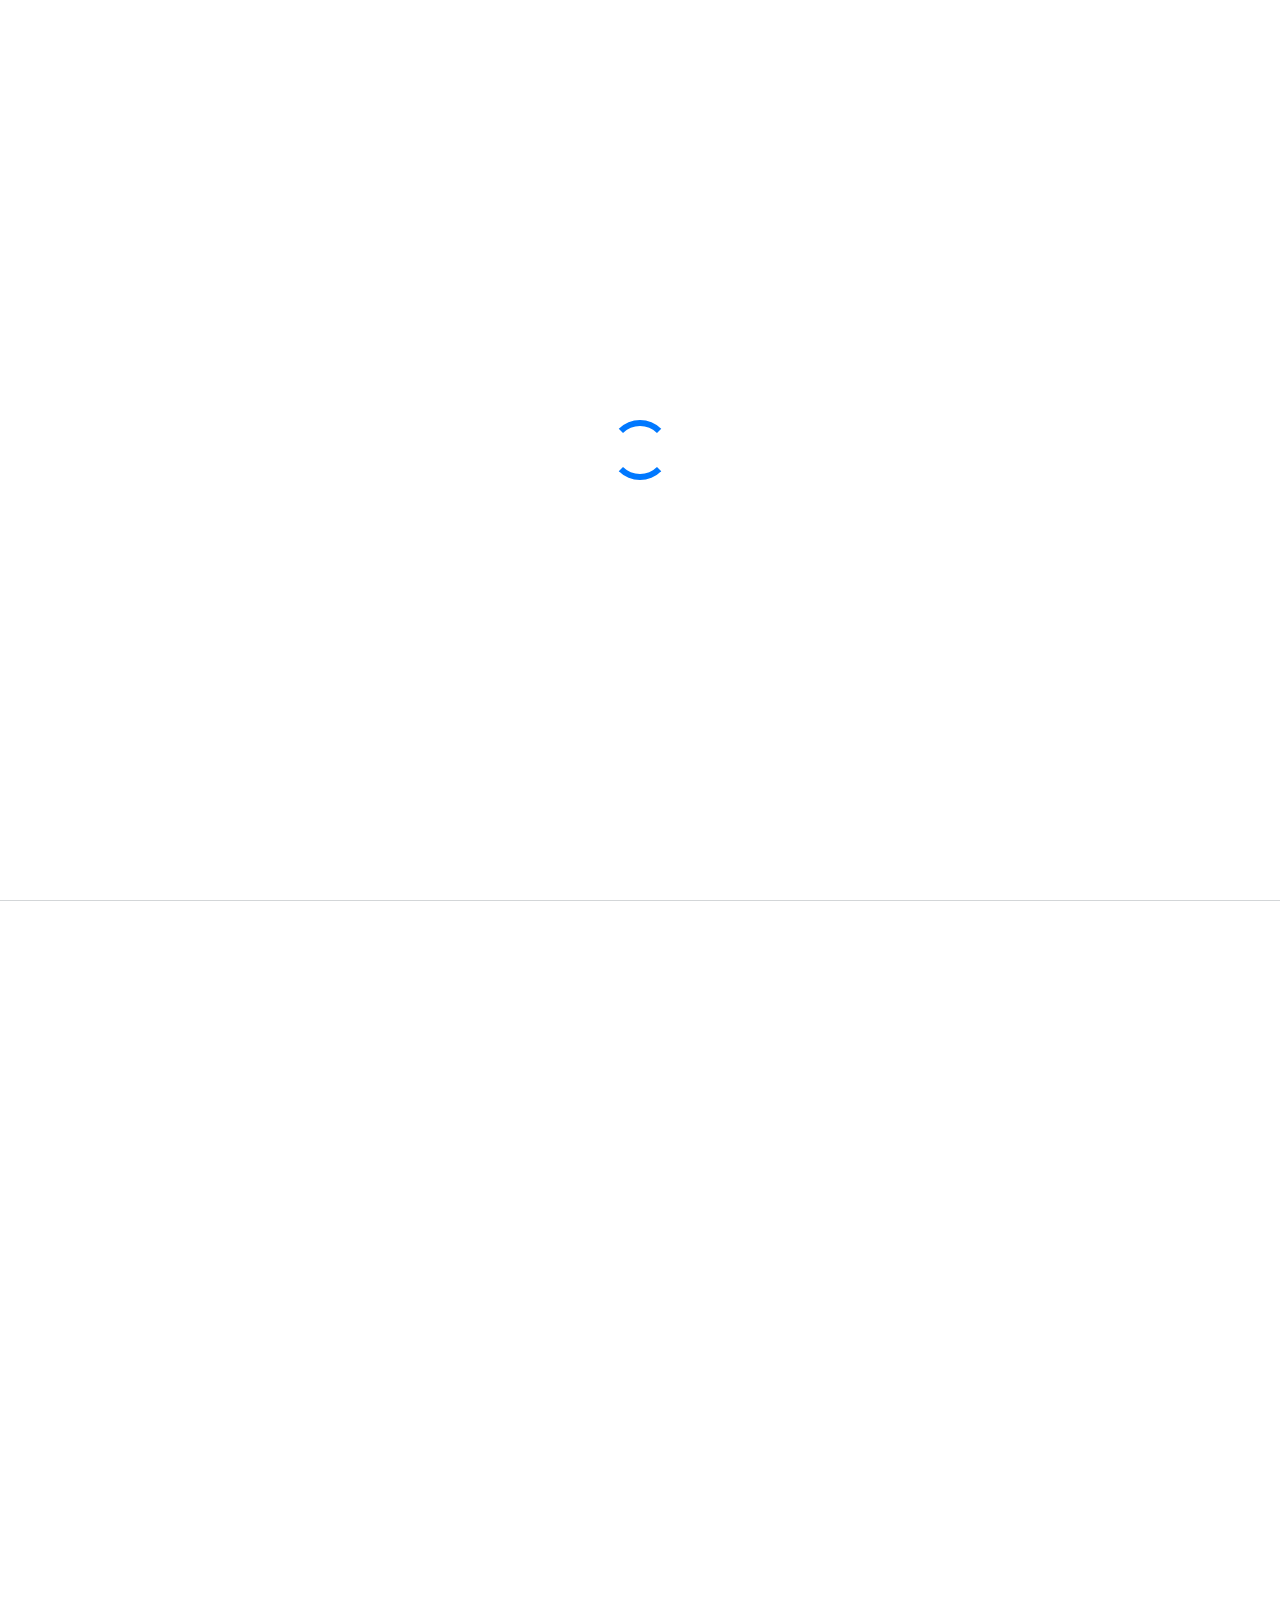
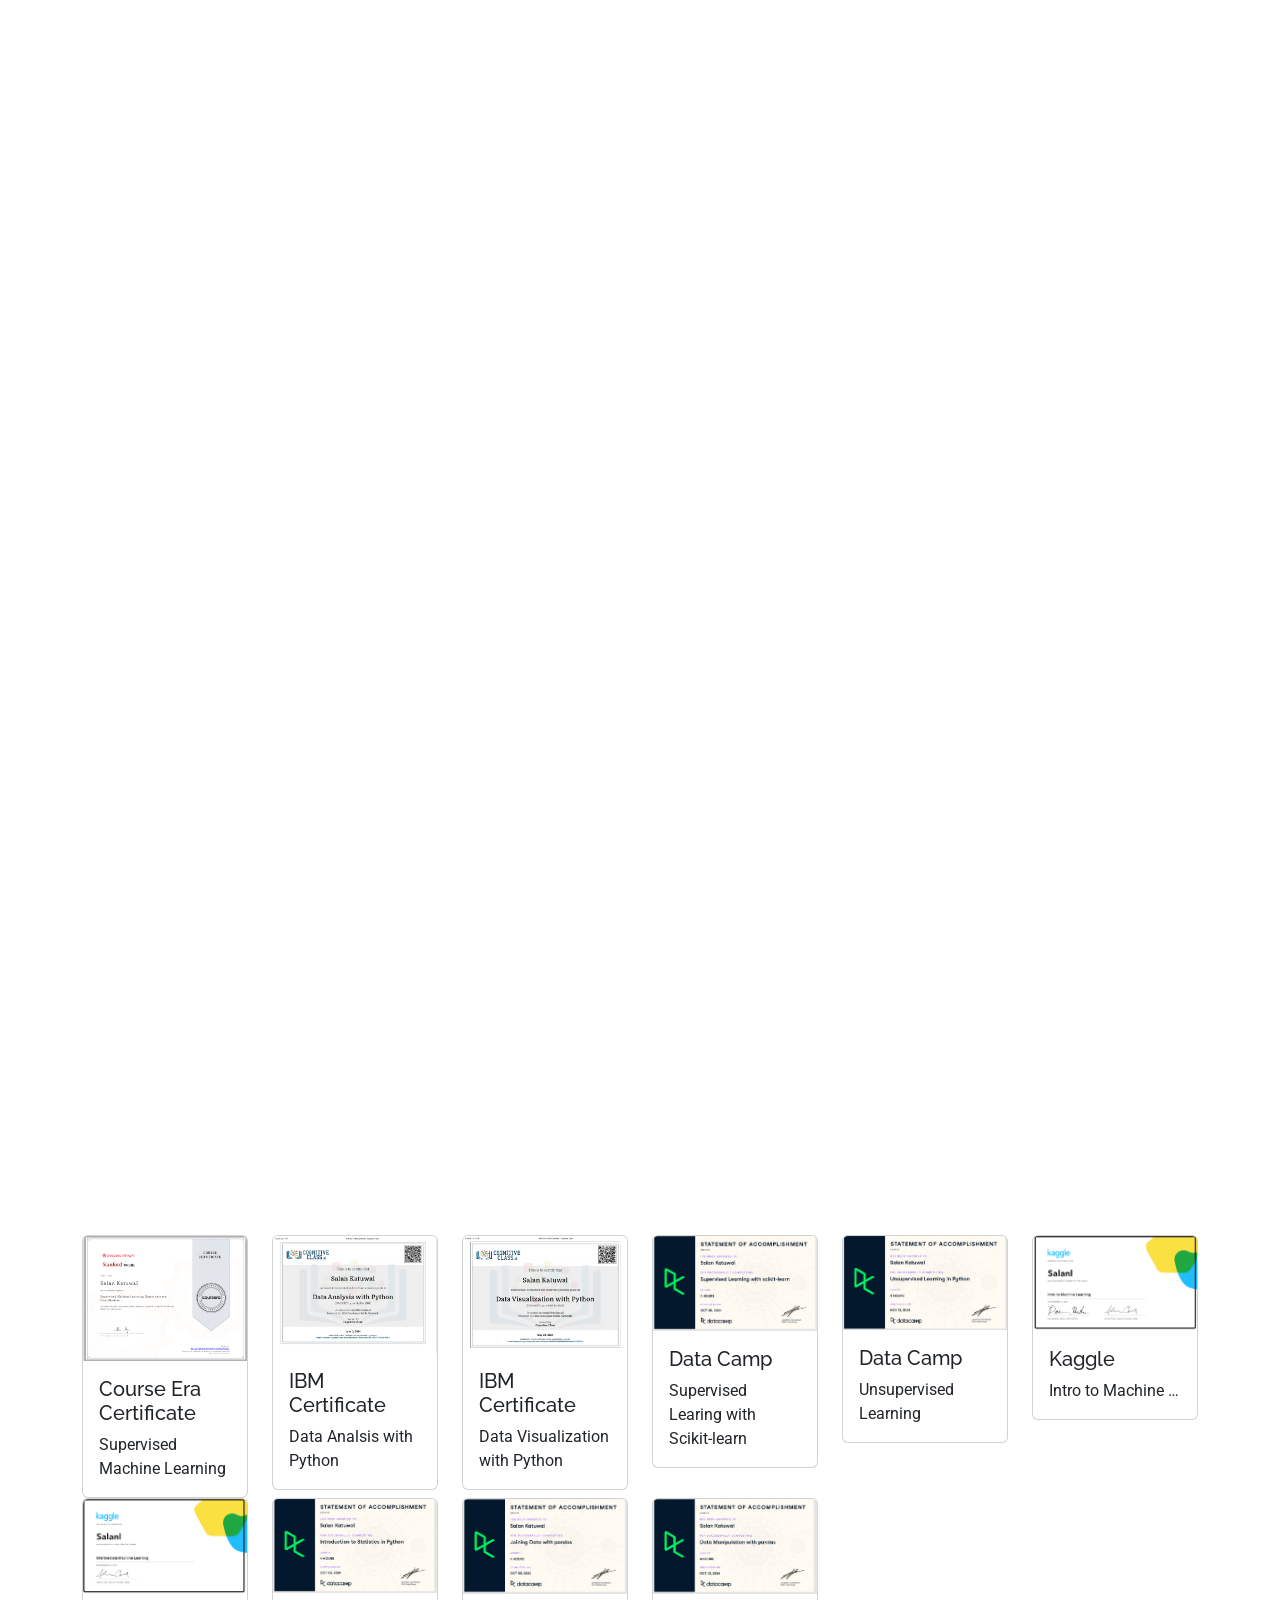
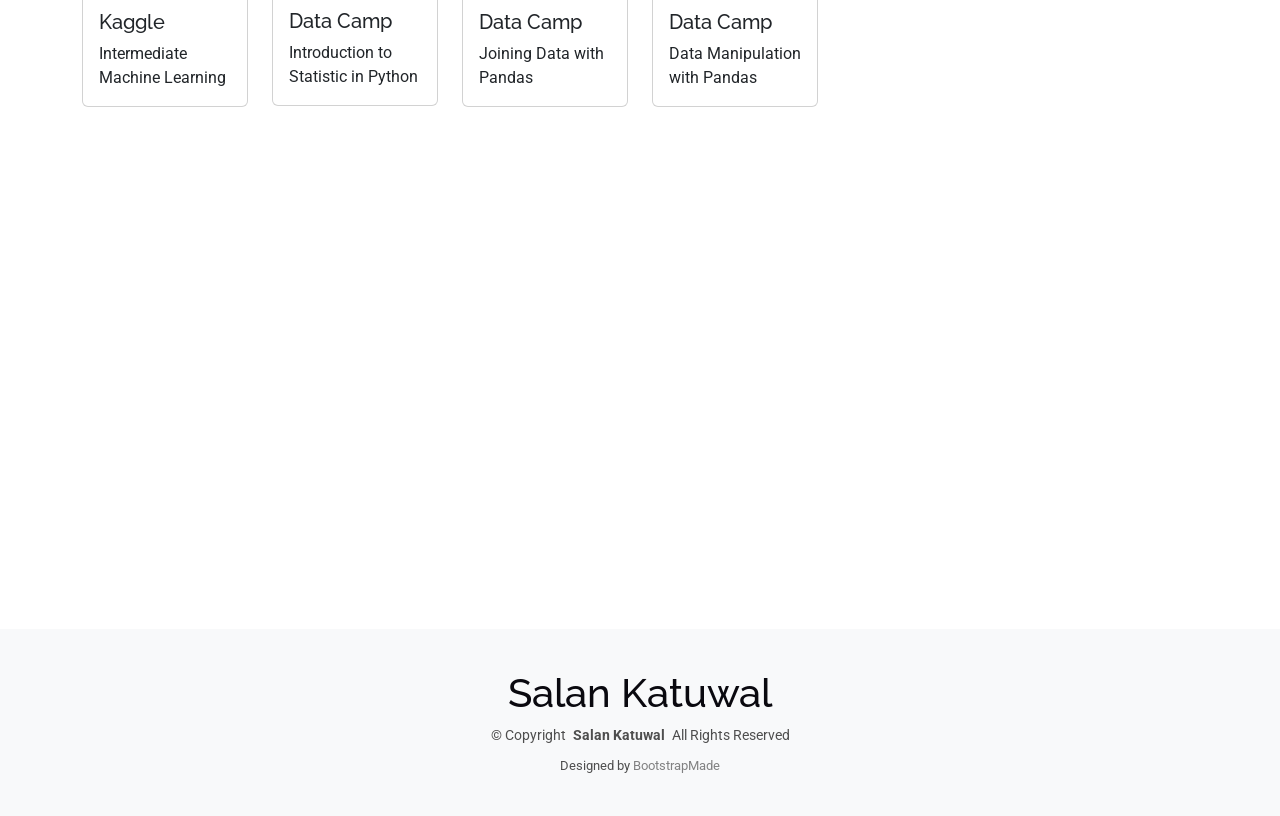
==== commit 7cba7789: "feat: change descriptions" ====
--- a/index.html
+++ b/index.html
@@ -101,7 +101,7 @@
           <p>
             <span
               class="typed"
-              data-typed-items="Student, Django Backend, AI/ML Enthuaist, Freelancer, Reader,Good Communication"
+              data-typed-items="Associate software engineer, Python(Odoo) Developer, "
             ></span>
           </p>
           <div class="social-links justify-content-center">
@@ -135,14 +135,14 @@
               <div class="row justify-content-between gy-4">
                 <div class="col-lg-5">
                   <img
-                    src="assets/img/profile-img.jpg"
+                    src="assets/img/linked_in.jpg"
                     class="img-fluid"
                     alt=""
                   />
                 </div>
                 <div class="col-lg-7 about-info">
                   <p><strong>Name: </strong> <span>Salan Katuwal</span></p>
-                  <p><strong>Profile: </strong> <span>AI/ML Engineer</span></p>
+                  <p><strong>Profile: </strong> <span>Associate Software Engineer</span></p>
                   <p><strong>Email: </strong> <span>salanb61@gmai.com</span></p>
                   <p><strong>Phone: </strong> <span>+977 9815305649</span></p>
                 </div>
@@ -153,14 +153,14 @@
 
                 <div class="progress">
                   <span class="skill"
-                    ><span>Django Backend</span>
-                    <i class="val">70%</i></span
+                    ><span>Odoo</span>
+                    <i class="val">80%</i></span
                   >
                   <div class="progress-bar-wrap">
                     <div
                       class="progress-bar"
                       role="progressbar"
-                      aria-valuenow="70"
+                      aria-valuenow="80"
                       aria-valuemin="0"
                       aria-valuemax="100"
                     ></div>
@@ -187,13 +187,13 @@
 
                 <div class="progress">
                   <span class="skill"
-                    ><span>HTML,CSS,JS</span> <i class="val">80%</i></span
+                    ><span>HTML,CSS,JS</span> <i class="val">70%</i></span
                   >
                   <div class="progress-bar-wrap">
                     <div
                       class="progress-bar"
                       role="progressbar"
-                      aria-valuenow="80"
+                      aria-valuenow="70"
                       aria-valuemin="0"
                       aria-valuemax="100"
                     ></div>
@@ -203,13 +203,13 @@
 
                 <div class="progress">
                   <span class="skill"
-                    ><span>Supervised and Unsupervised learning</span> <i class="val">50%</i></span
+                    ><span>PostgreSQL</span> <i class="val">75%</i></span
                   >
                   <div class="progress-bar-wrap">
                     <div
                       class="progress-bar"
                       role="progressbar"
-                      aria-valuenow="50"
+                      aria-valuenow="75"
                       aria-valuemin="0"
                       aria-valuemax="100"
                     ></div>
@@ -223,33 +223,34 @@
               <div class="about-me">
                 <h4>About me</h4>
                 <p>
-                  Hello, I am <strong>Salan Katuwal</strong> a dedicated and
-                  hardworking individual, currently pursuing
-                  a Bachelor of Science in Computer Science and Information
-                  Technology <strong>(BSc CSIT)</strong> at the Central Campus
-                  of Technology. I am from
-                  <strong>Pathari Sanischare 08, Morang, Nepal</strong>, and I have a
-                  strong interest in technology and its applications.
+                  Hello, I am <strong>Salan Katuwal</strong>, an
+                  <strong>Associate Software Engineer</strong> at
+                  <strong>Bajra Technologies Pvt. Ltd.</strong>, a Kathmandu,
+                  Nepal based software company (founded in 2011, with a global
+                  presence) known for building custom enterprise solutions,
+                  Odoo ERP implementations, and AI/ML powered products for
+                  clients across the world. I hold a Bachelor of Science in
+                  Computer Science and Information Technology
+                  <strong>(BSc CSIT)</strong> from the Central Campus of
+                  Technology, and I am from
+                  <strong>Pathari Sanischare 08, Morang, Nepal</strong>.
                 </p>
                 <p>
-                  My primary focus is on
-                  <strong>Django backend development</strong>, where I
-                  specialize in creating <strong>efficient</strong>, <strong>dynamic</strong>,
-                  <strong>database-driven</strong> and
-                  <strong>scalable</strong> web applications. I have experience
-                  working with Django’s <strong>MVT architecture</strong>,
-                  <strong>ORM</strong>, and integrating
-                  <strong>Bootstrap</strong> for responsive designs. My goal is
-                  to deliver solutions that are both functional and
-                  user-friendly.
-                </p>
-                <p>
-                  Additionally, I am deeply interested in
-                  <strong>Artificial Intelligence and Machine Learning</strong>.
-                  I am exploring ways to integrate these technologies into web
-                  applications to enhance functionality and provide smarter
-                  solutions. My work involves training models, analyzing data,
-                  and implementing AI-driven features.
+                  I joined Bajra Technologies as a <strong>Trainee</strong> in
+                  <strong>November 2025</strong>, was promoted to
+                  <strong>Senior Trainee</strong> in <strong>January 2026</strong>,
+                  and to <strong>Associate Software Engineer</strong>
+                  in <strong>March 2026</strong> in recognition of my consistent
+                  growth and contribution to the team. I currently work as a
+                  <strong>Python and Odoo Developer</strong>, building and
+                  customizing <strong>Odoo ERP modules</strong>, automating
+                  business workflows, and developing robust backend features
+                  using Odoo's <strong>ORM</strong> and <strong>MVT-based</strong>
+                  architecture. I enjoy working with <strong>Python</strong> for
+                  its readability and versatility, and with <strong>Odoo</strong>
+                  for how effectively it lets me turn complex business
+                  requirements into clean, maintainable, database-driven
+                  applications.
                 </p>
                 <p>
                   I am always open to collaboration and new opportunities. Feel
@@ -281,14 +282,15 @@
                 <h4>Salan Katuwal</h4>
                 <p>
                   <em
-                    >Highly motivated and hardworking BSc CSIT graduate with a
-                    strong foundation in Python programming and practical
-                    experience in Django backend development. Skilled in web
-                    development, machine learning model, and data and
-                    statistical analysis. Seeking to leverage my technical
-                    skills and passion for problem-solving in backend
-                    development and AI/ML internship to contribute to innovative
-                    solutions and professional growth</em
+                    >Associate Software Engineer at Bajra Technologies Pvt.
+                    Ltd. with a strong foundation in Python programming and
+                    hands-on experience in Odoo ERP development. Progressed
+                    from Trainee to Senior Trainee to Associate Software
+                    Engineer within a few months through consistent
+                    performance and technical growth. Skilled in building
+                    custom Odoo modules, backend logic, and database-driven
+                    applications using PostgreSQL, with a continued interest
+                    in web development and AI/ML.</em
                   >
                 </p>
                 <ul>
@@ -321,27 +323,30 @@
             <div class="col-lg-6" data-aos="fade-up" data-aos-delay="200">
               <h3 class="resume-title">Professional Experience</h3>
               <div class="resume-item">
-                <h4>Seeking Internship Opportunity</h4>
-                <h5>2024 - Present</h5>
+                <h4>Associate Software Engineer</h4>
+                <h5>March 2026 - Present</h5>
+                <p><em>Bajra Technologies Pvt. Ltd., Kathmandu, Nepal</em></p>
                 <ul>
                   <li>
-                    Practical knowledge of Django, with experience in building
-                    CRUD applications, handling forms, managing databases with
-                    Django ORM, and using Bootstrap for front-end styling.
+                    Joined Bajra Technologies as a Trainee in November 2025,
+                    promoted to Senior Trainee in January 2026, and further
+                    promoted to Associate Software Engineer in March 2026 in
+                    recognition of consistent performance and technical growth.
                   </li>
                   <li>
-                    Hands-on experience in data cleaning and data preprocessing
-                    using Python (Pandas, NumPy, etc.).
+                    Working as a <strong>Python and Odoo Developer</strong>,
+                    developing and customizing Odoo ERP modules to automate
+                    and streamline business workflows for clients.
                   </li>
                   <li>
-                    Practiced in machine learning model development, including
-                    training, evaluation, and performance improvement using
-                    techniques like cross-validation and hyperparameter tuning.
+                    Hands-on experience with Odoo's ORM, custom models, views,
+                    security and access rules, and backend business logic,
+                    backed by <strong>PostgreSQL</strong> for data management.
                   </li>
                   <li>
-                    Eager to work in a collaborative environment and
-                    continuously learn new tools and technologies in both web
-                    development and AI/ML domains.
+                    Collaborating with cross-functional teams to deliver
+                    scalable, maintainable, and well-documented enterprise
+                    solutions.
                   </li>
                 </ul>
               </div>
@@ -359,8 +364,8 @@
               </ul>
             </div>Edn Resume Item -->
               <br />
-              <a href="assets/img/resume.jpg" target="_blank"
-                >Cick here to see my Resume</a
+              <a href="assets/pdf/salan_resume.pdf" target="_blank"
+                >Resume</a
               >
             </div>
           </div>
--- a/assets/css/main.css
+++ b/assets/css/main.css
@@ -732,6 +732,13 @@
   padding: 30px;
 }
 
+.about .col-lg-5 img {
+  width: 100%;
+  aspect-ratio: 4 / 5;
+  object-fit: cover;
+  object-position: top center;
+}
+
 .about .skills-content h5 {
   font-size: 18px;
   font-weight: 700;
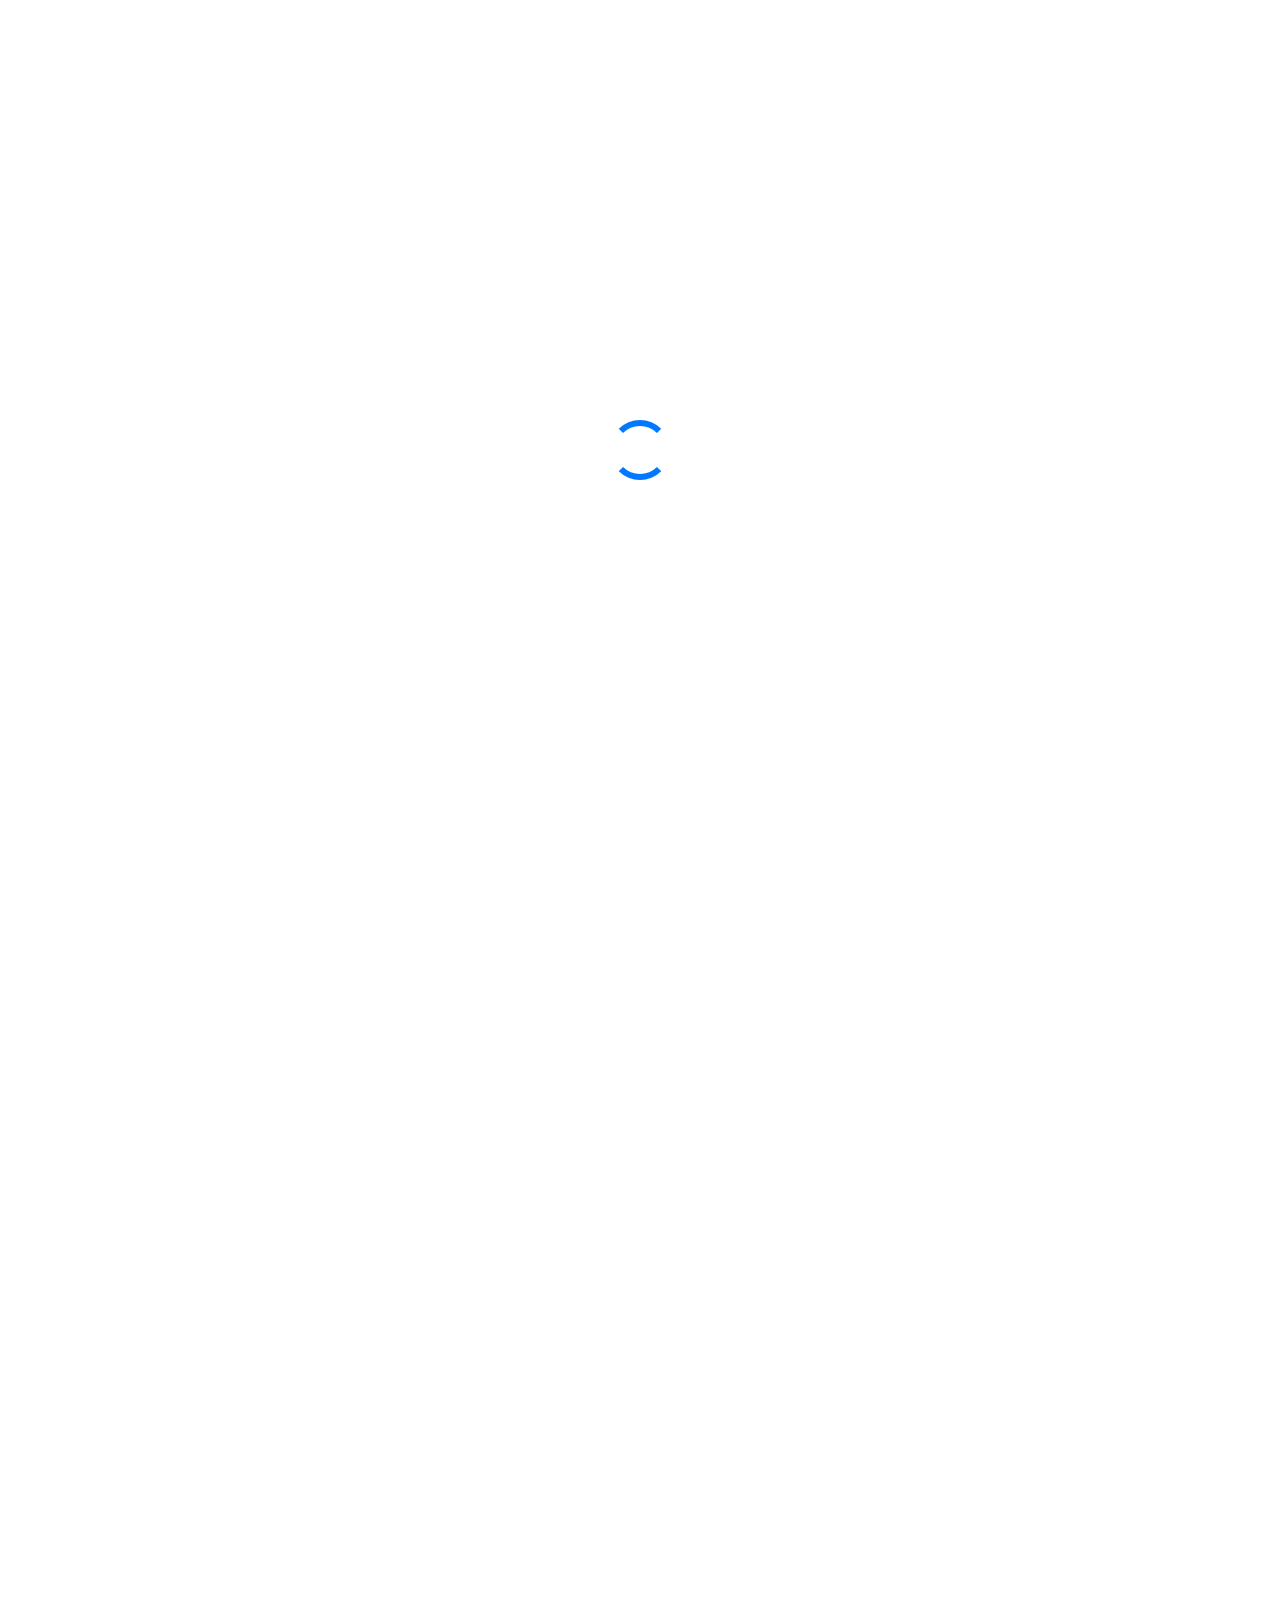
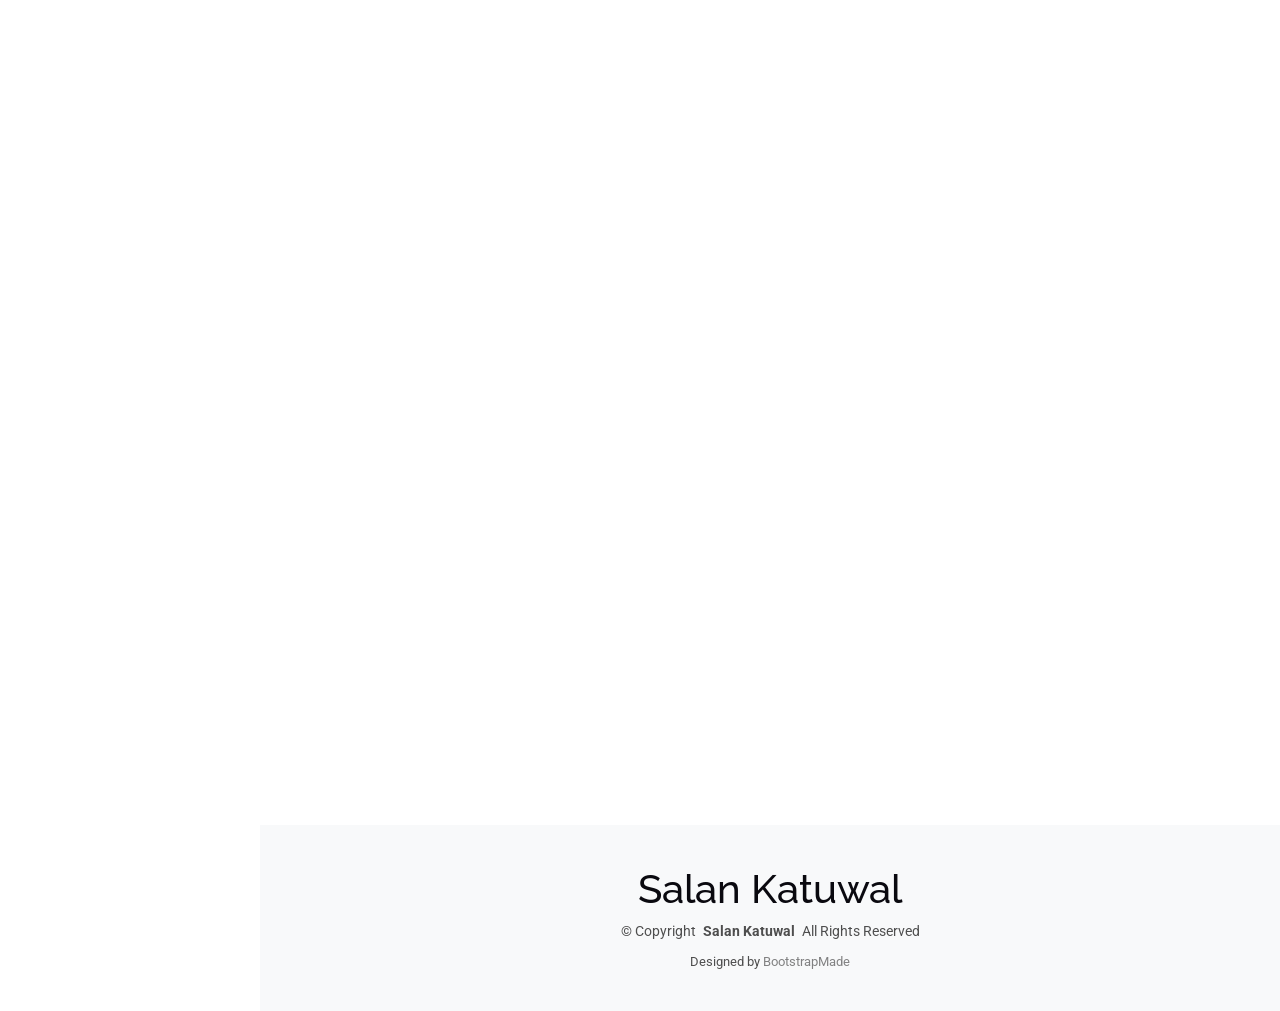
==== commit 72077d1d: "feat: add sidebar layout" ====
--- a/index.html
+++ b/index.html
@@ -8,7 +8,7 @@
     <meta name="keywords" content="Portfolio,AI,ML,Data Scientist" />
 
     <!-- Favicons -->
-    <link rel="icon" type="image/png" href="/assets/img/logo.png" />
+    <link rel="icon" type="image/png" href="/assets/img/favicon.png" />
 
     <link
       href="https://fonts.googleapis.com/css2?family=Roboto:ital,wght@0,100;0,300;0,400;0,500;0,700;0,900;1,100;1,300;1,400;1,500;1,700;1,900&family=Poppins:ital,wght@0,100;0,200;0,300;0,400;0,500;0,600;0,700;0,800;0,900;1,100;1,200;1,300;1,400;1,500;1,600;1,700;1,800;1,900&family=Raleway:ital,wght@0,100;0,200;0,300;0,400;0,500;0,600;0,700;0,800;0,900;1,100;1,200;1,300;1,400;1,500;1,600;1,700;1,800;1,900&display=swap"
@@ -48,45 +48,47 @@
 
   <body class="index-page">
     
-    <header id="header" class="header d-flex align-items-center sticky-top">
-      <div
-        class="container-fluid container-xl position-relative d-flex align-items-center justify-content-between"
-      >
-        <a href="index.html" class="logo d-flex align-items-center">
-          <h1 class="sitename">Salan Katuwal</h1>
-        </a>
-
-        <nav id="navmenu" class="navmenu">
-          <ul>
-            <li>
-              <a href="#hero" class="active">Home<br /></a>
-            </li>
-            <li><a href="#about">About</a></li>
-            <li><a href="#resume">Resume</a></li>
-            <li><a href="#services">Projects</a></li>
-            <li><a href="#portfolio">Certificates</a></li>
-            <!-- <li class="dropdown"><a href="#"><span>Dropdown</span> <i class="bi bi-chevron-down toggle-dropdown"></i></a>
-            <ul>
-              <li><a href="#">Dropdown 1</a></li>
-              <li class="dropdown"><a href="#"><span>Deep Dropdown</span> <i class="bi bi-chevron-down toggle-dropdown"></i></a>
-                <ul>
-                  <li><a href="#">Deep Dropdown 1</a></li>
-                  <li><a href="#">Deep Dropdown 2</a></li>
-                  <li><a href="#">Deep Dropdown 3</a></li>
-                  <li><a href="#">Deep Dropdown 4</a></li>
-                  <li><a href="#">Deep Dropdown 5</a></li>
-                </ul>
-              </li>
-              <li><a href="#">Dropdown 2</a></li>
-              <li><a href="#">Dropdown 3</a></li>
-              <li><a href="#">Dropdown 4</a></li>
-            </ul>
-          </li> -->
-            <li><a href="#contact">Contact</a></li>
-          </ul>
-          <i class="mobile-nav-toggle d-xl-none bi bi-list"></i>
-        </nav>
-      </div>
+    <header id="header" class="header fixed-top">
+      <a href="index.html" class="logo d-flex align-items-center">
+        <img src="assets/img/favicon.png" alt="" />
+        <h1 class="sitename">Salan Katuwal</h1>
+      </a>
+
+      <nav id="navmenu" class="navmenu">
+        <ul>
+          <li>
+            <a href="#hero" class="active"
+              ><i class="bi bi-house-door"></i><span>Home</span></a
+            >
+          </li>
+          <li>
+            <a href="#about"
+              ><i class="bi bi-person"></i><span>About</span></a
+            >
+          </li>
+          <li>
+            <a href="#resume"
+              ><i class="bi bi-file-earmark-person"></i><span>Resume</span></a
+            >
+          </li>
+          <li>
+            <a href="#services"
+              ><i class="bi bi-kanban"></i><span>Projects</span></a
+            >
+          </li>
+          <li>
+            <a href="#portfolio"
+              ><i class="bi bi-patch-check"></i><span>Certificates</span></a
+            >
+          </li>
+          <li>
+            <a href="#contact"
+              ><i class="bi bi-envelope"></i><span>Contact</span></a
+            >
+          </li>
+        </ul>
+        <i class="mobile-nav-toggle d-xl-none bi bi-list"></i>
+      </nav>
     </header>
 
     <main class="main">
@@ -671,7 +673,7 @@
           <div class="row">
             <!-- Loop for 10 cards -->
             <!-- Card 1 -->
-            <div class="col-md-2">
+            <div class="col-md-2" data-aos="zoom-in" data-aos-delay="0">
               <div
                 class="card"
                 data-bs-toggle="modal"
@@ -690,7 +692,7 @@
               </div>
             </div>
             <!-- Card 2 -->
-            <div class="col-md-2">
+            <div class="col-md-2" data-aos="zoom-in" data-aos-delay="50">
               <div
                 class="card"
                 data-bs-toggle="modal"
@@ -709,7 +711,7 @@
               </div>
             </div>
             <!-- Card 3 -->
-            <div class="col-md-2">
+            <div class="col-md-2" data-aos="zoom-in" data-aos-delay="100">
               <div
                 class="card"
                 data-bs-toggle="modal"
@@ -728,7 +730,7 @@
               </div>
             </div>
             <!-- Card 4 -->
-            <div class="col-md-2">
+            <div class="col-md-2" data-aos="zoom-in" data-aos-delay="150">
               <div
                 class="card"
                 data-bs-toggle="modal"
@@ -747,7 +749,7 @@
               </div>
             </div>
             <!-- Card 5 -->
-            <div class="col-md-2">
+            <div class="col-md-2" data-aos="zoom-in" data-aos-delay="200">
               <div
                 class="card"
                 data-bs-toggle="modal"
@@ -766,7 +768,7 @@
               </div>
             </div>
             <!-- Card 6 -->
-            <div class="col-md-2">
+            <div class="col-md-2" data-aos="zoom-in" data-aos-delay="0">
               <div
                 class="card"
                 data-bs-toggle="modal"
@@ -787,7 +789,7 @@
               </div>
             </div>
             <!-- Card 7 -->
-            <div class="col-md-2">
+            <div class="col-md-2" data-aos="zoom-in" data-aos-delay="50">
               <div
                 class="card"
                 data-bs-toggle="modal"
@@ -807,7 +809,7 @@
             </div>
 
             <!-- Card 8 -->
-            <div class="col-md-2">
+            <div class="col-md-2" data-aos="zoom-in" data-aos-delay="100">
               <div
                 class="card"
                 data-bs-toggle="modal"
@@ -826,7 +828,7 @@
               </div>
             </div>
             <!-- Card 9 -->
-            <div class="col-md-2">
+            <div class="col-md-2" data-aos="zoom-in" data-aos-delay="150">
               <div
                 class="card"
                 data-bs-toggle="modal"
@@ -845,7 +847,7 @@
               </div>
             </div>
             <!-- Card 10-->
-            <div class="col-md-2">
+            <div class="col-md-2" data-aos="zoom-in" data-aos-delay="200">
               <div
                 class="card"
                 data-bs-toggle="modal"
--- a/assets/css/main.css
+++ b/assets/css/main.css
@@ -149,21 +149,27 @@
 }
 
 /*--------------------------------------------------------------
-# Global Header
+# Global Header (Sidebar)
 --------------------------------------------------------------*/
 .header {
-  --background-color: #000000;
+  --background-color: #0a090f;
   --default-color: #ffffff;
   --heading-color: #ffffff;
   color: var(--default-color);
   background-color: var(--background-color);
-  padding: 20px 0;
-  transition: all 0.5s;
+  position: fixed;
+  inset: 0 0 auto 0;
+  display: flex;
+  align-items: center;
+  justify-content: space-between;
+  padding: 16px 20px;
+  transition: all 0.4s;
   z-index: 997;
 }
 
 .header .logo {
   line-height: 1;
+  transition: 0.3s;
 }
 
 .header .logo img {
@@ -172,14 +178,39 @@
 }
 
 .header .logo h1 {
-  font-size: 30px;
+  font-size: 24px;
   margin: 0;
   font-weight: 700;
   color: var(--heading-color);
 }
 
+.header .logo:hover {
+  opacity: 0.85;
+}
+
 .scrolled .header {
-  box-shadow: 0px 0 18px rgba(0, 0, 0, 0.1);
+  box-shadow: 0px 0 18px rgba(0, 0, 0, 0.2);
+}
+
+@media (min-width: 1200px) {
+  .header {
+    inset: 0 auto 0 0;
+    width: 260px;
+    flex-direction: column;
+    align-items: stretch;
+    justify-content: flex-start;
+    padding: 30px 24px;
+    overflow-y: auto;
+  }
+
+  .header .logo {
+    margin-bottom: 40px;
+  }
+
+  .main,
+  #footer {
+    margin-left: 260px;
+  }
 }
 
 /*--------------------------------------------------------------
@@ -189,14 +220,16 @@
 @media (min-width: 1200px) {
   .navmenu {
     padding: 0;
+    flex: 1;
   }
 
   .navmenu ul {
     margin: 0;
     padding: 0;
     display: flex;
+    flex-direction: column;
     list-style: none;
-    align-items: center;
+    gap: 4px;
   }
 
   .navmenu li {
@@ -205,60 +238,44 @@
 
   .navmenu>ul>li {
     white-space: nowrap;
-    padding: 15px 14px;
-  }
-
-  .navmenu>ul>li:last-child {
-    padding-right: 0;
   }
 
   .navmenu a,
   .navmenu a:focus {
     color: var(--nav-color);
     font-size: 15px;
-    padding: 0 2px;
+    padding: 12px 14px;
     font-family: var(--nav-font);
     font-weight: 400;
     display: flex;
     align-items: center;
-    justify-content: space-between;
+    gap: 12px;
     white-space: nowrap;
+    border-radius: 8px;
     transition: 0.3s;
     position: relative;
   }
 
   .navmenu a i,
   .navmenu a:focus i {
-    font-size: 12px;
+    font-size: 18px;
     line-height: 0;
-    margin-left: 5px;
     transition: 0.3s;
   }
 
-  .navmenu>ul>li>a:before {
-    content: "";
-    position: absolute;
-    width: 100%;
-    height: 2px;
-    bottom: -6px;
-    left: 0;
-    background-color: var(--nav-hover-color);
-    visibility: hidden;
-    width: 0px;
-    transition: all 0.3s ease-in-out 0s;
-  }
-
-  .navmenu a:hover:before,
-  .navmenu li:hover>a:before,
-  .navmenu .active:before {
-    visibility: visible;
-    width: 100%;
-  }
-
+  .navmenu a:hover,
   .navmenu li:hover>a,
   .navmenu .active,
   .navmenu .active:focus {
     color: var(--nav-hover-color);
+    background-color: color-mix(in srgb, var(--accent-color), transparent 80%);
+    transform: translateX(4px);
+  }
+
+  .navmenu .active,
+  .navmenu .active:focus {
+    background-color: var(--accent-color);
+    color: var(--contrast-color);
   }
 
   .navmenu .dropdown ul {
@@ -359,28 +376,33 @@
     font-weight: 500;
     display: flex;
     align-items: center;
-    justify-content: space-between;
+    gap: 12px;
     white-space: nowrap;
     transition: 0.3s;
   }
 
   .navmenu a i,
   .navmenu a:focus i {
+    font-size: 18px;
+    line-height: 0;
+    transition: 0.3s;
+  }
+
+  .navmenu a .toggle-dropdown,
+  .navmenu a:focus .toggle-dropdown {
+    margin-left: auto;
     font-size: 12px;
-    line-height: 0;
-    margin-left: 5px;
     width: 30px;
     height: 30px;
     display: flex;
     align-items: center;
     justify-content: center;
     border-radius: 50%;
-    transition: 0.3s;
     background-color: color-mix(in srgb, var(--accent-color), transparent 90%);
   }
 
-  .navmenu a i:hover,
-  .navmenu a:focus i:hover {
+  .navmenu a .toggle-dropdown:hover,
+  .navmenu a:focus .toggle-dropdown:hover {
     background-color: var(--accent-color);
     color: var(--contrast-color);
   }
@@ -391,8 +413,8 @@
     color: var(--nav-dropdown-hover-color);
   }
 
-  .navmenu .active i,
-  .navmenu .active:focus i {
+  .navmenu .active .toggle-dropdown,
+  .navmenu .active:focus .toggle-dropdown {
     background-color: var(--accent-color);
     color: var(--contrast-color);
     transform: rotate(180deg);
@@ -610,20 +632,27 @@
 /*--------------------------------------------------------------
 # Global Sections
 --------------------------------------------------------------*/
+.main {
+  padding-top: 76px;
+}
+
 section,
 .section {
   color: var(--default-color);
   background-color: var(--background-color);
   padding: 60px 0;
-  scroll-margin-top: 92px;
+  scroll-margin-top: 76px;
   overflow: clip;
 }
 
-@media (max-width: 1199px) {
+@media (min-width: 1200px) {
+  .main {
+    padding-top: 0;
+  }
 
   section,
   .section {
-    scroll-margin-top: 76px;
+    scroll-margin-top: 30px;
   }
 }
 
@@ -666,12 +695,18 @@
 --------------------------------------------------------------*/
 .hero {
   width: 100%;
-  min-height: calc(100vh - 92px);
+  min-height: calc(100vh - 76px);
   position: relative;
   padding: 60px 0;
   display: flex;
   align-items: center;
   justify-content: center;
+}
+
+@media (min-width: 1200px) {
+  .hero {
+    min-height: 100vh;
+  }
 }
 
 .hero img {
@@ -970,6 +1005,26 @@
 /*--------------------------------------------------------------
 # Portfolio Section
 --------------------------------------------------------------*/
+.portfolio .card {
+  overflow: hidden;
+  border: none;
+  box-shadow: 0px 5px 25px 0px rgba(0, 0, 0, 0.08);
+  transition: all 0.3s ease-in-out;
+}
+
+.portfolio .card img {
+  transition: transform 0.4s ease-in-out;
+}
+
+.portfolio .card:hover {
+  transform: translateY(-8px);
+  box-shadow: 0px 10px 30px 0px rgba(0, 0, 0, 0.15);
+}
+
+.portfolio .card:hover img {
+  transform: scale(1.08);
+}
+
 .portfolio .portfolio-filters {
   padding: 0;
   margin: 0 auto 20px auto;
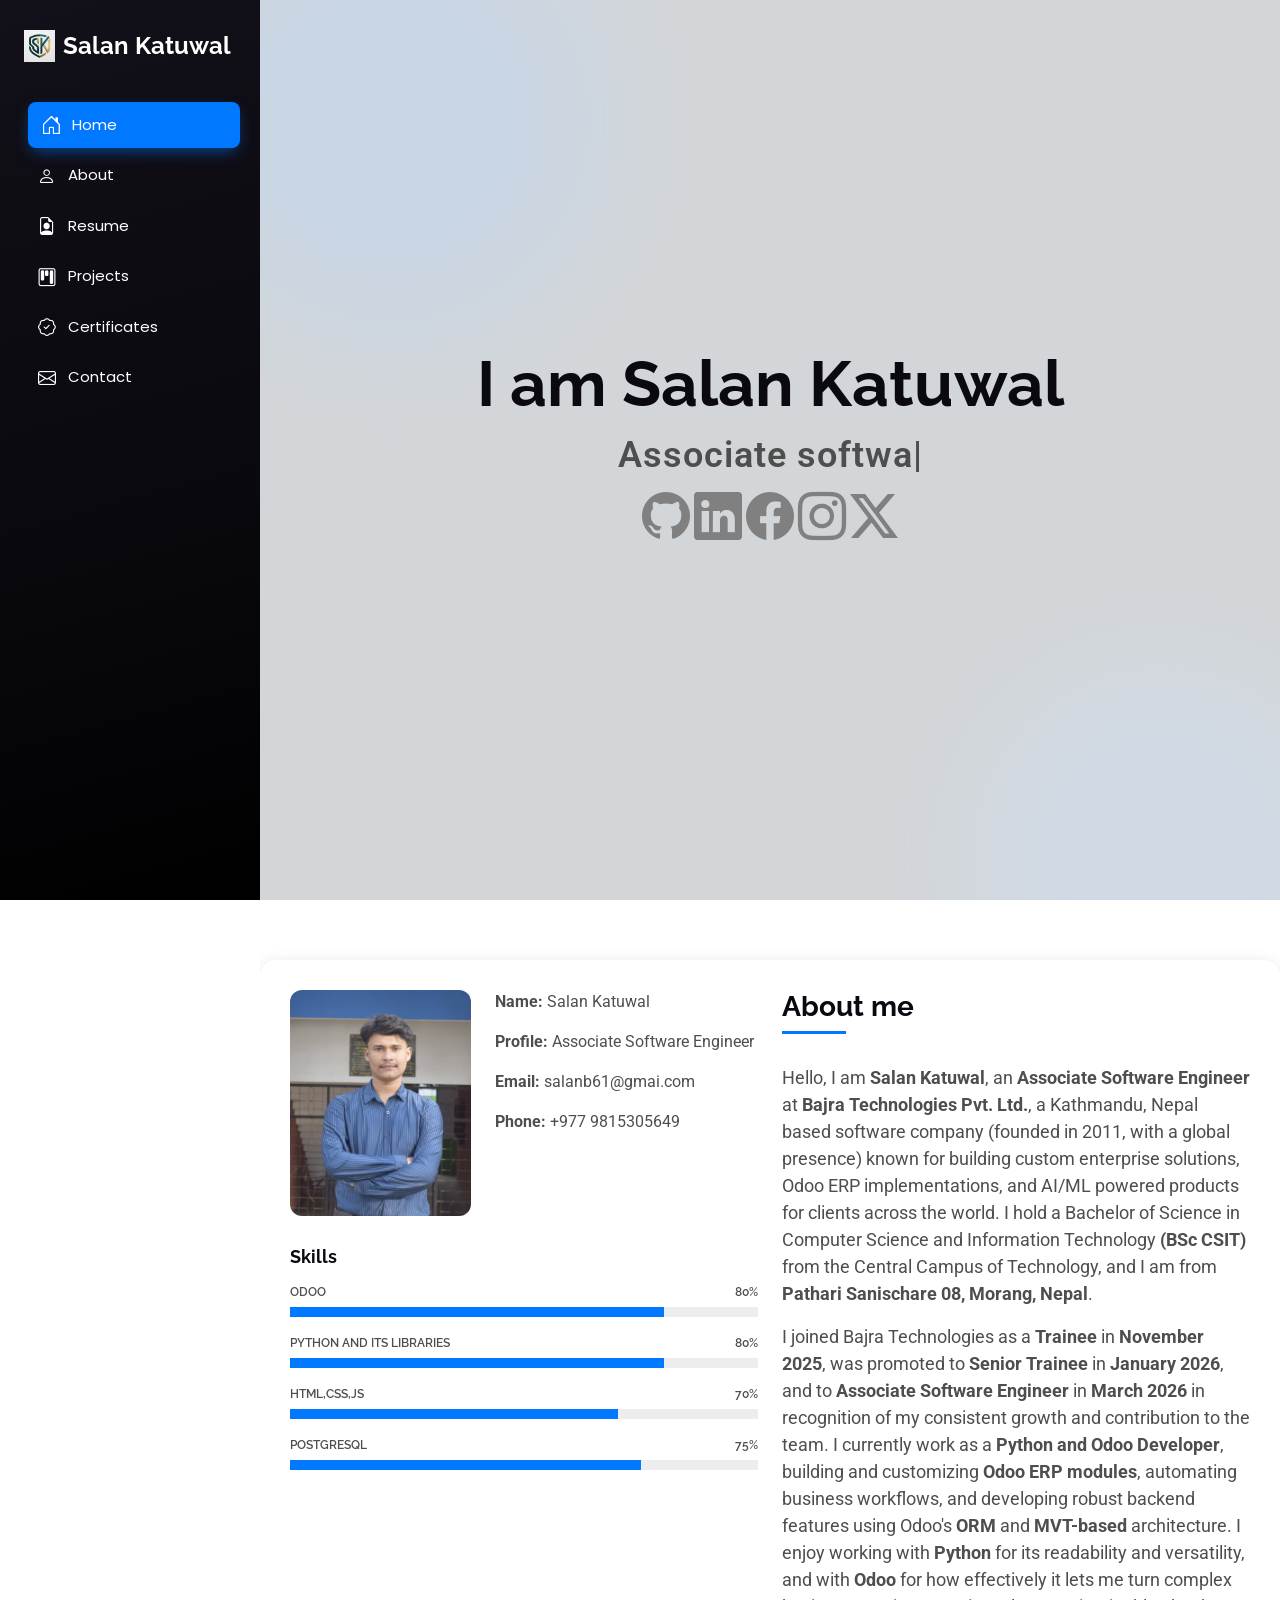
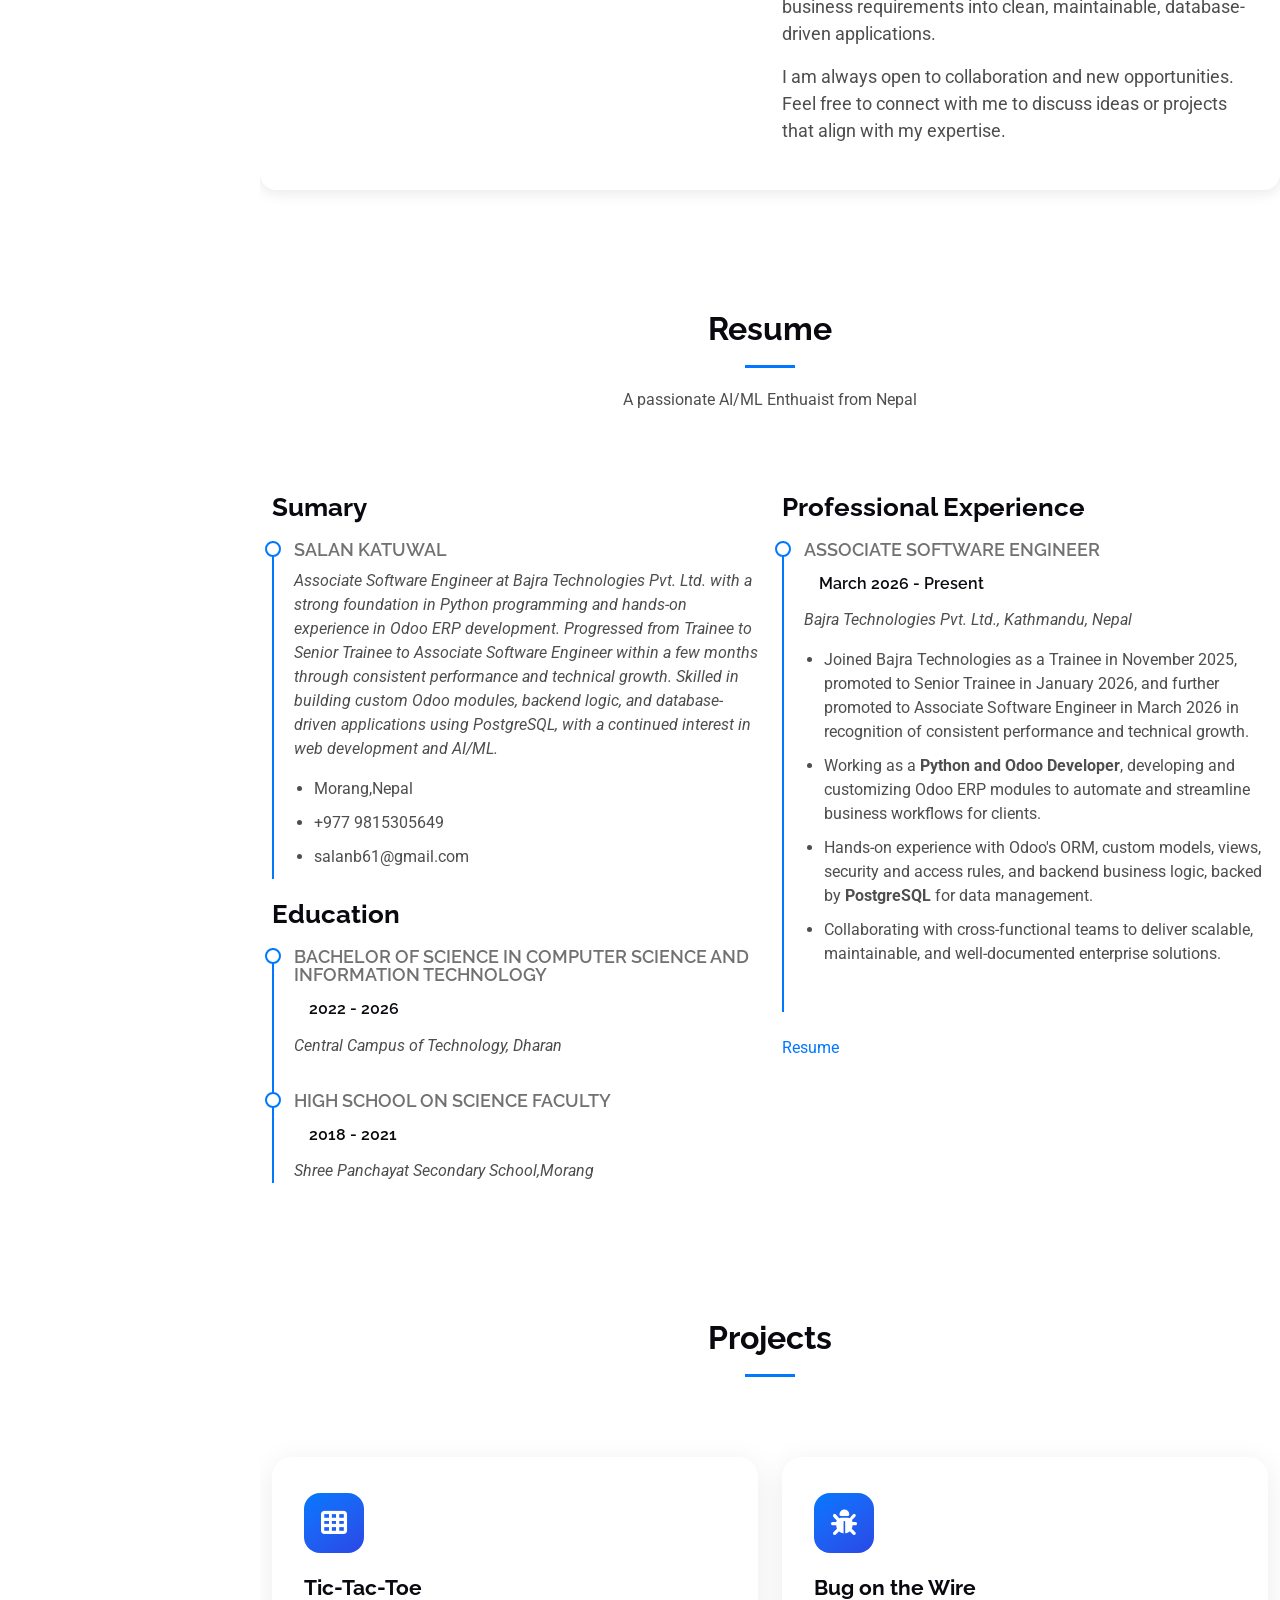
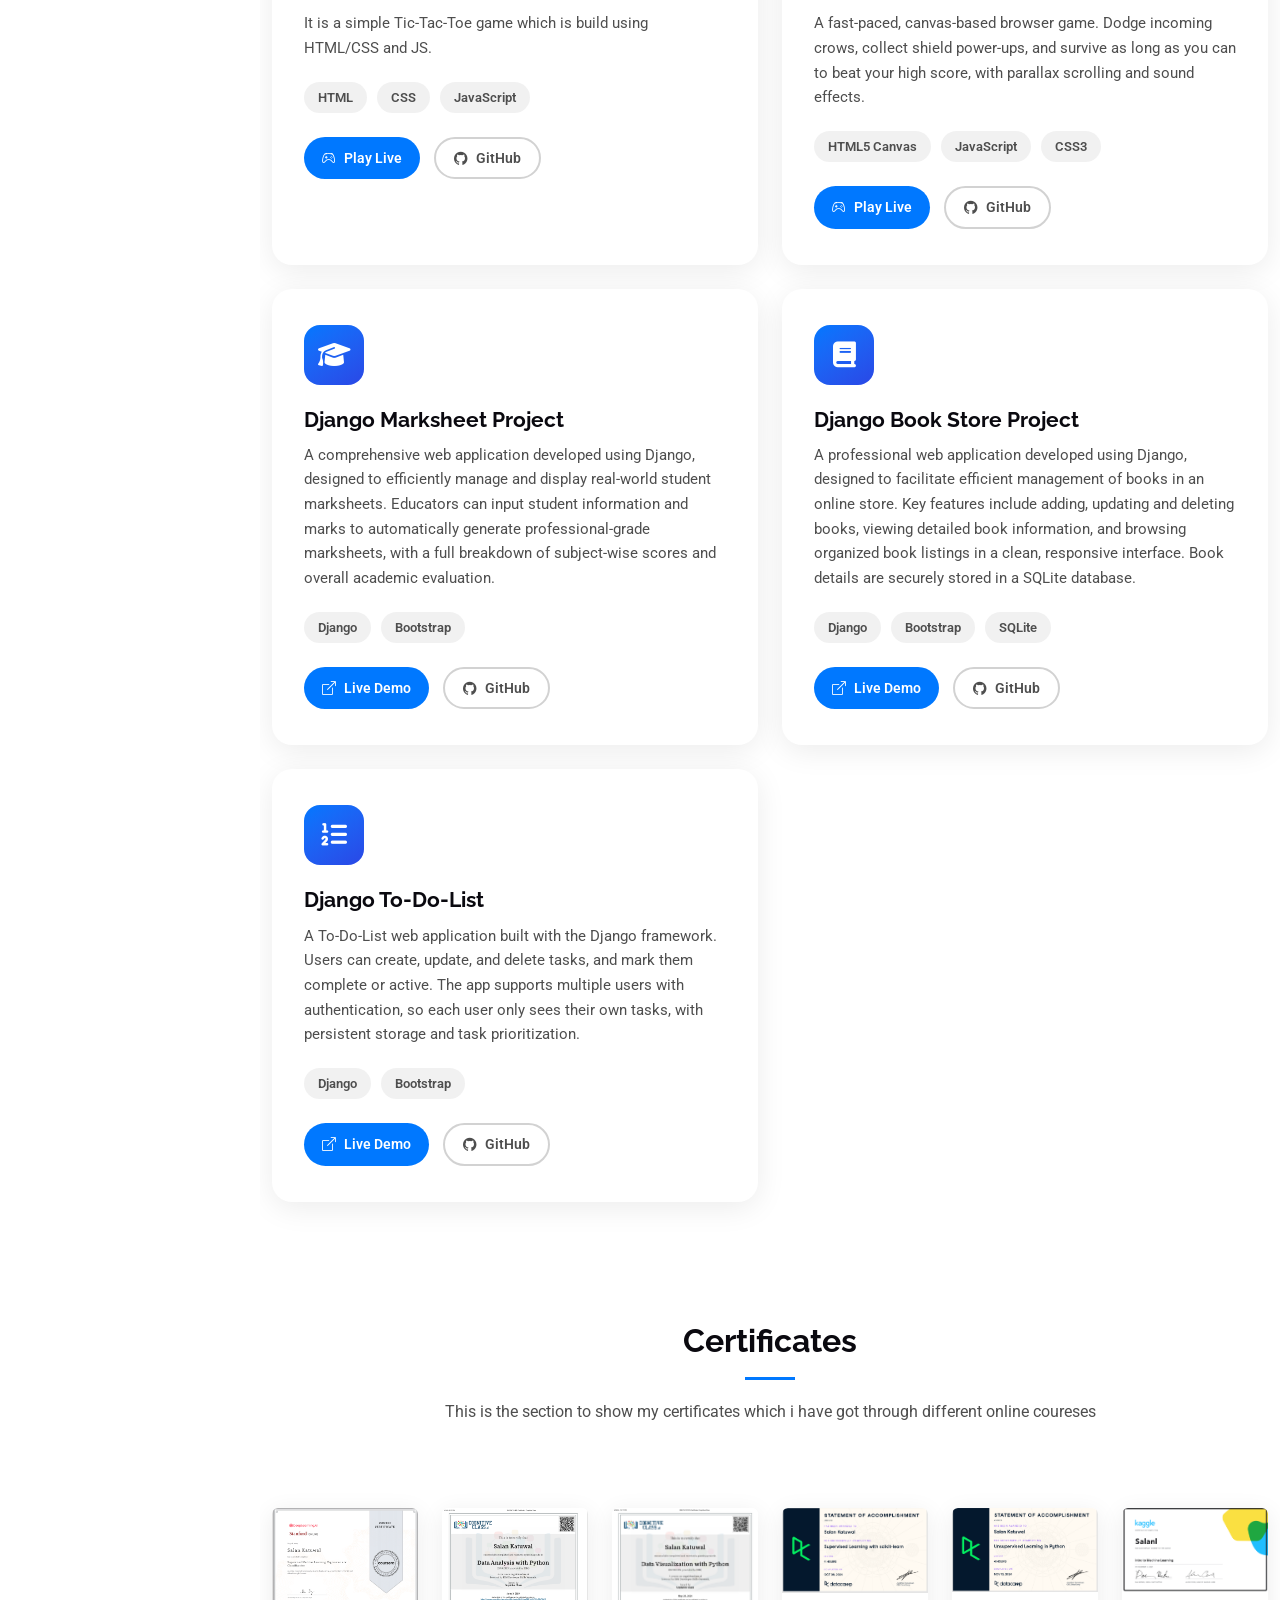
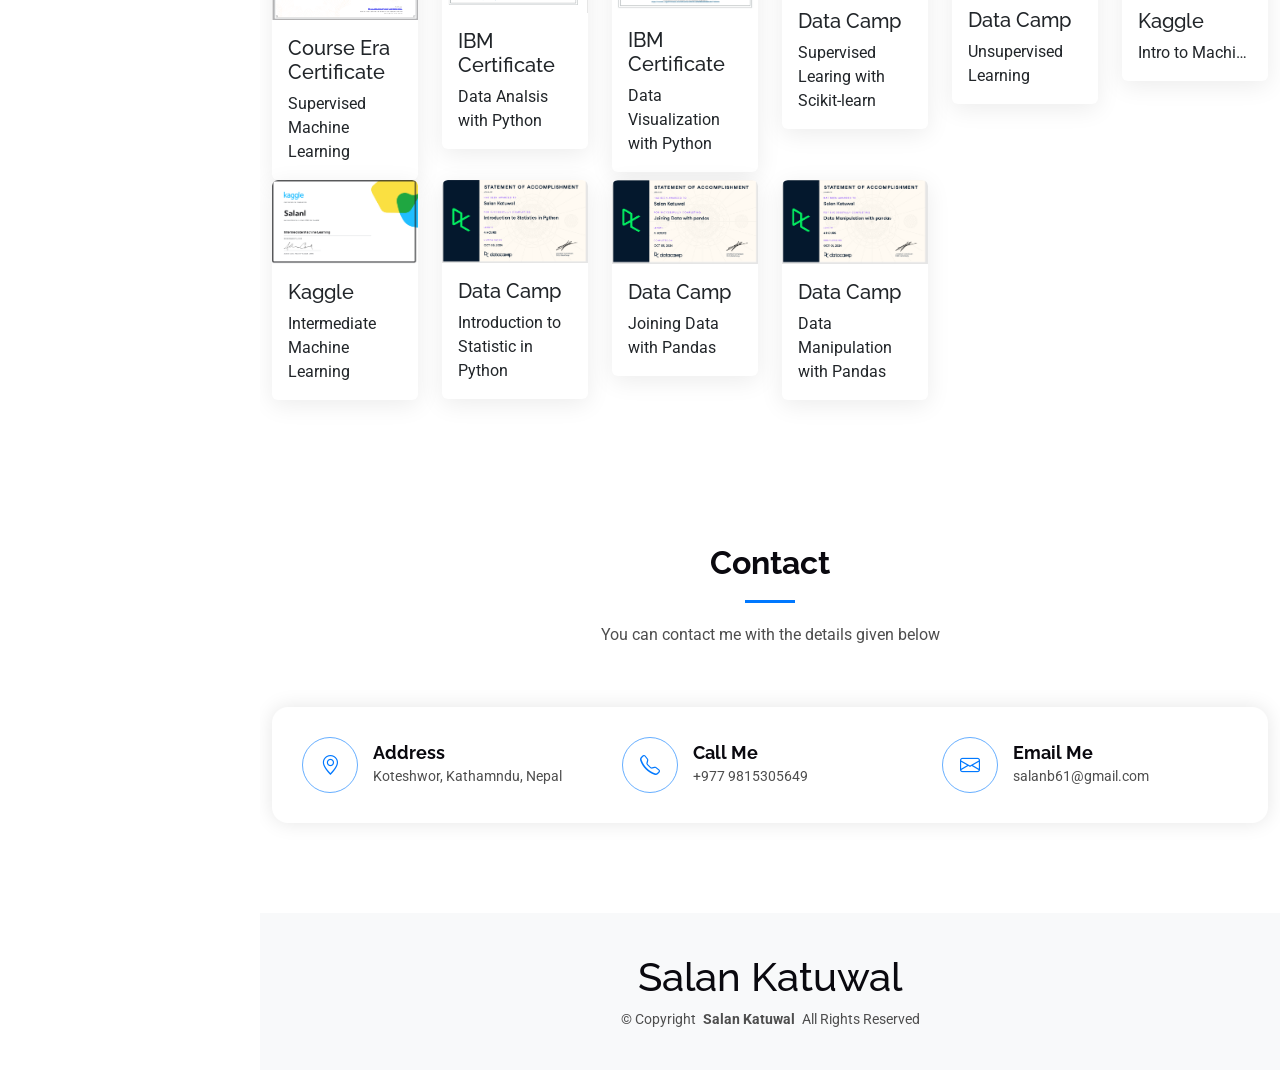
==== commit c9e44227: "feat: new project cards and changes on contact sections icons" ====
--- a/index.html
+++ b/index.html
@@ -25,11 +25,6 @@
       rel="stylesheet"
     />
     <link href="assets/vendor/aos/aos.css" rel="stylesheet" />
-    <link
-      href="assets/vendor/glightbox/css/glightbox.min.css"
-      rel="stylesheet"
-    />
-    <link href="assets/vendor/swiper/swiper-bundle.min.css" rel="stylesheet" />
     <link
       rel="stylesheet"
       href="https://cdnjs.cloudflare.com/ajax/libs/font-awesome/6.5.0/css/all.min.css"
@@ -94,19 +89,25 @@
     <main class="main">
       <!-- Hero Section -->
       <section id="hero" class="hero section bg-secondary">
+        <div class="hero-blobs" aria-hidden="true">
+          <span class="hero-blob hero-blob-1"></span>
+          <span class="hero-blob hero-blob-2"></span>
+        </div>
         <div
           class="container d-flex flex-column align-items-center justify-content-center text-center"
-          data-aos="fade-up"
-          data-aos-delay="100"
         >
-          <h2>I am Salan Katuwal</h2>
-          <p>
+          <h2 data-aos="fade-down" data-aos-delay="100">I am Salan Katuwal</h2>
+          <p data-aos="fade-up" data-aos-delay="300">
             <span
               class="typed"
               data-typed-items="Associate software engineer, Python(Odoo) Developer, "
             ></span>
           </p>
-          <div class="social-links justify-content-center">
+          <div
+            class="social-links justify-content-center"
+            data-aos="zoom-in"
+            data-aos-delay="500"
+          >
             <a href="https://github.com/SalanKatuwal" target="_blanl"
               ><i class="bi bi-github"></i
             ></a>
@@ -131,18 +132,18 @@
 
       <!-- About Section -->
       <section id="about" class="about section">
-        <div class="container" data-aos="fade-up" data-aos-delay="100">
+        <div class="container">
           <div class="row gy-4">
             <div class="col-md-6">
               <div class="row justify-content-between gy-4">
-                <div class="col-lg-5">
+                <div class="col-lg-5" data-aos="fade-right" data-aos-delay="100">
                   <img
                     src="assets/img/linked_in.jpg"
                     class="img-fluid"
                     alt=""
                   />
                 </div>
-                <div class="col-lg-7 about-info">
+                <div class="col-lg-7 about-info" data-aos="fade-up" data-aos-delay="200">
                   <p><strong>Name: </strong> <span>Salan Katuwal</span></p>
                   <p><strong>Profile: </strong> <span>Associate Software Engineer</span></p>
                   <p><strong>Email: </strong> <span>salanb61@gmai.com</span></p>
@@ -150,7 +151,7 @@
                 </div>
               </div>
 
-              <div class="skills-content skills-animation">
+              <div class="skills-content skills-animation" data-aos="fade-up" data-aos-delay="300">
                 <h5>Skills</h5>
 
                 <div class="progress">
@@ -222,7 +223,7 @@
             </div>
 
             <div class="col-md-6">
-              <div class="about-me">
+              <div class="about-me" data-aos="fade-left" data-aos-delay="200">
                 <h4>About me</h4>
                 <p>
                   Hello, I am <strong>Salan Katuwal</strong>, an
@@ -311,7 +312,6 @@
                 </h4>
                 <h5>2022 - 2026</h5>
                 <p><em>Central Campus of Technology, Dharan</em></p>
-                <!-- <p>Qui deserunt veniam. Et sed aliquam labore tempore sed quisquam iusto autem sit. Ea vero voluptatum qui ut dignissimos deleniti nerada porti sand markend</p> -->
               </div>
               <!-- Edn Resume Item -->
 
@@ -354,17 +354,6 @@
               </div>
               <!-- Edn Resume Item -->
 
-              <!-- <div class="resume-item">
-              <h4>Graphic design specialist</h4>
-              <h5>2017 - 2018</h5>
-              <p><em>Stepping Stone Advertising, New York, NY</em></p>
-              <ul>
-                <li>Developed numerous marketing programs (logos, brochures,infographics, presentations, and advertisements).</li>
-                <li>Managed up to 5 projects or tasks at a given time while under pressure</li>
-                <li>Recommended and consulted with clients on the most appropriate graphic design</li>
-                <li>Created 4+ design presentations and proposals a month for clients and account managers</li>
-              </ul>
-            </div>Edn Resume Item -->
               <br />
               <a href="assets/pdf/salan_resume.pdf" target="_blank"
                 >Resume</a
@@ -385,273 +374,192 @@
 
         <div class="container">
           <div class="row gy-4">
-            <div
-              class="col-lg-4 col-md-6"
-              data-aos="fade-up"
-              data-aos-delay="100"
-            >
-              <div class="service-item position-relative">
-                <div class="icon">
+            <div class="col-lg-6" data-aos="fade-up" data-aos-delay="100">
+              <div class="project-card h-100">
+                <div class="project-icon">
+                  <i class="fa-solid fa-table-cells"></i>
+                </div>
+                <h3>Tic-Tac-Toe</h3>
+                <p>
+                  It is a simple Tic-Tac-Toe game which is build using
+                  HTML/CSS and JS.
+                </p>
+                <div class="project-tags">
+                  <span>HTML</span>
+                  <span>CSS</span>
+                  <span>JavaScript</span>
+                </div>
+                <div class="project-links">
+                  <a
+                    href="https://tictactoe.salankatuwal.com.np/"
+                    target="_blank"
+                    class="btn-project btn-project-primary btn-project-sm"
+                  >
+                    <i class="bi bi-controller"></i> Play Live
+                  </a>
+                  <a
+                    href="https://github.com/SalanKatuwal/Tic-tac-toe"
+                    target="_blank"
+                    class="btn-project btn-project-outline btn-project-sm"
+                  >
+                    <i class="bi bi-github"></i> GitHub
+                  </a>
+                </div>
+              </div>
+            </div>
+            <!-- End Project Card -->
+
+            <div class="col-lg-6" data-aos="fade-up" data-aos-delay="150">
+              <div class="project-card h-100">
+                <div class="project-icon">
+                  <i class="fa-solid fa-bug"></i>
+                </div>
+                <h3>Bug on the Wire</h3>
+                <p>
+                  A fast-paced, canvas-based browser game. Dodge incoming
+                  crows, collect shield power-ups, and survive as long as you
+                  can to beat your high score, with parallax scrolling and
+                  sound effects.
+                </p>
+                <div class="project-tags">
+                  <span>HTML5 Canvas</span>
+                  <span>JavaScript</span>
+                  <span>CSS3</span>
+                </div>
+                <div class="project-links">
+                  <a
+                    href="https://bugonthewire.salankatuwal.com.np/"
+                    target="_blank"
+                    class="btn-project btn-project-primary btn-project-sm"
+                  >
+                    <i class="bi bi-controller"></i> Play Live
+                  </a>
+                  <a
+                    href="https://github.com/SalanKatuwal/Bug-On-the-Wire-Game"
+                    target="_blank"
+                    class="btn-project btn-project-outline btn-project-sm"
+                  >
+                    <i class="bi bi-github"></i> GitHub
+                  </a>
+                </div>
+              </div>
+            </div>
+            <!-- End Project Card -->
+
+            <div class="col-lg-6" data-aos="fade-up" data-aos-delay="200">
+              <div class="project-card h-100">
+                <div class="project-icon">
+                  <i class="fa-solid fa-graduation-cap"></i>
+                </div>
+                <h3>Django Marksheet Project</h3>
+                <p>
+                  A comprehensive web application developed using Django,
+                  designed to efficiently manage and display real-world
+                  student marksheets. Educators can input student information
+                  and marks to automatically generate professional-grade
+                  marksheets, with a full breakdown of subject-wise scores and
+                  overall academic evaluation.
+                </p>
+                <div class="project-tags">
+                  <span>Django</span>
+                  <span>Bootstrap</span>
+                </div>
+                <div class="project-links">
+                  <a
+                    href="marksheet.html"
+                    target="_blank"
+                    class="btn-project btn-project-primary btn-project-sm"
+                  >
+                    <i class="bi bi-box-arrow-up-right"></i> Live Demo
+                  </a>
+                  <a
+                    href="https://github.com/SalanKatuwal/django-student-marksheet"
+                    target="_blank"
+                    class="btn-project btn-project-outline btn-project-sm"
+                  >
+                    <i class="bi bi-github"></i> GitHub
+                  </a>
+                </div>
+              </div>
+            </div>
+            <!-- End Project Card -->
+
+            <div class="col-lg-6" data-aos="fade-up" data-aos-delay="250">
+              <div class="project-card h-100">
+                <div class="project-icon">
                   <i class="fa-solid fa-book"></i>
                 </div>
-                <a
-                  href="https://github.com/SalanKatuwal/Django-Book-Store"
-                  target="_blank"
-                >
-                  <h3>Django Book Store Project</h3>
-                </a>
+                <h3>Django Book Store Project</h3>
                 <p>
                   A professional web application developed using Django,
                   designed to facilitate efficient management of books in an
-                  online store. Key features include the ability to add, update,
-                  and delete books, view detailed book information, and browse
-                  organized book listings presented with a clean, responsive
-                  Bootstrap-styled interface. The application leverages a SQLite
-                  database to securely store and manage book details, including
-                  title, author, genre, price, and description.
-                  <br />
-                  <i class="fab fa-github"></i>
+                  online store. Key features include adding, updating and
+                  deleting books, viewing detailed book information, and
+                  browsing organized book listings in a clean, responsive
+                  interface. Book details are securely stored in a SQLite
+                  database.
+                </p>
+                <div class="project-tags">
+                  <span>Django</span>
+                  <span>Bootstrap</span>
+                  <span>SQLite</span>
+                </div>
+                <div class="project-links">
+                  <a
+                    href="bookstore.html"
+                    target="_blank"
+                    class="btn-project btn-project-primary btn-project-sm"
+                  >
+                    <i class="bi bi-box-arrow-up-right"></i> Live Demo
+                  </a>
                   <a
                     href="https://github.com/SalanKatuwal/Django-Book-Store"
                     target="_blank"
-                    >Github repository</a
-                  >
-                  <br />
-                  Watch the
-                  <a href="bookstore.html" target="_blank">Demo</a> of the
-                  project
+                    class="btn-project btn-project-outline btn-project-sm"
+                  >
+                    <i class="bi bi-github"></i> GitHub
+                  </a>
+                </div>
+              </div>
+            </div>
+            <!-- End Project Card -->
+
+            <div class="col-lg-6" data-aos="fade-up" data-aos-delay="300">
+              <div class="project-card h-100">
+                <div class="project-icon">
+                  <i class="fa-solid fa-list-ol"></i>
+                </div>
+                <h3>Django To-Do-List</h3>
+                <p>
+                  A To-Do-List web application built with the Django
+                  framework. Users can create, update, and delete tasks, and
+                  mark them complete or active. The app supports multiple
+                  users with authentication, so each user only sees their own
+                  tasks, with persistent storage and task prioritization.
                 </p>
-              </div>
-            </div>
-            <!-- End Service Item -->
-            <div
-              class="col-lg-4 col-md-6"
-              data-aos="fade-up"
-              data-aos-delay="100"
-            >
-              <div class="service-item position-relative">
-                <div class="icon">
-                  <i class="fa-solid fa-graduation-cap"></i>
-                </div>
-                <a
-                  href="https://github.com/SalanKatuwal/django-student-marksheet"
-                  target="_blank"
-                >
-                  <h3>Django Marksheet Project</h3>
-                </a>
-                <p>
-                  A comprehensive web application developed using Django,
-                  designed to efficiently manage and display real-world student
-                  marksheets. This application empowers educators to input
-                  detailed student information along with their respective
-                  marks, automatically generating professional-grade marksheets.
-                  Each marksheet provides an in-depth breakdown of individual
-                  student performance, including subject-wise scores, total
-                  marks, and overall academic evaluation, ensuring accuracy and
-                  ease of use for academic institutions.
-                  <br />
-                  <i class="fab fa-github"></i>
+                <div class="project-tags">
+                  <span>Django</span>
+                  <span>Bootstrap</span>
+                </div>
+                <div class="project-links">
                   <a
-                    href="https://github.com/SalanKatuwal/django-student-marksheet"
+                    href="todolist.html"
                     target="_blank"
-                    >Github repository</a
-                  >
-                  <br />
-                  Watch the
-                  <a href="marksheet.html" target="_blank">Demo</a> of the
-                  project
-                </p>
-              </div>
-            </div>
-
-            <!-- End Service Item -->
-            <div
-              class="col-lg-4 col-md-6"
-              data-aos="fade-up"
-              data-aos-delay="100"
-            >
-              <div class="service-item position-relative">
-                <div class="icon">
-                  <i class="fa-solid fa-list-ol"></i>
-                </div>
-                <a
-                  href="https://github.com/SalanKatuwal/Django-To-Do-List"
-                  target="_blank"
-                >
-                  <h3>Django To-Do-List</h3>
-                </a>
-                <p>
-                  This is a To-Do-List web application built with the Django
-                  framework. The app allows users to create, update, and delete
-                  tasks. Each task can be marked as complete or active. The app
-                  is connected to a database to store tasks persistently.It is
-                  designed to support multiple users, ensuring that each user
-                  can only view and manage their own tasks. It includes features
-                  like user authentication, task prioritization. The project is
-                  built with Django's robust framework and styled using
-                  Bootstrap for a clean and responsive interface.
-                  <br />
-                  <i class="fab fa-github"></i>
+                    class="btn-project btn-project-primary btn-project-sm"
+                  >
+                    <i class="bi bi-box-arrow-up-right"></i> Live Demo
+                  </a>
                   <a
                     href="https://github.com/SalanKatuwal/Django-To-Do-List"
                     target="_blank"
-                    >Github repository</a
-                  >
-                  <br />
-                  Watch the
-                  <a href="todolist.html" target="_blank">Demo</a> of the
-                  project
-                </p>
-              </div>
-            </div>
-            <!-- End Service Item -->
-            <div
-              class="col-lg-4 col-md-6"
-              data-aos="fade-up"
-              data-aos-delay="100"
-            >
-              <div class="service-item position-relative">
-                <div class="icon">
-                  <i class="fa-regular fa-envelope"></i>
-                </div>
-                <a
-                  href="https://salankatuwal-email-fraud-detection.streamlit.app/"
-                  target="_blank"
-                >
-                  <h3>Email/SMS Classifier</h3>
-                </a>
-                <p>
-                  This project is a machine learning model designed to classify
-                  emails and SMS messages as spam or legitimate. It utilizes the
-                  Multinomial Naive Bayes (MultinomialNB) algorithm and has been
-                  evaluated with impressive performance metrics, achieving an
-                  accuracy of 97% and a perfect precision score of 1.0. The
-                  model has been successfully deployed in a production
-                  environment. <br />
-                </p>
-                <i class="fab fa-github"></i>
-                <a
-                  href="https://github.com/SalanKatuwal/Email_Fraud_Detection"
-                  target="_blank"
-                  >Github repository</a
-                >
-                <br />
-                Test the deployed
-                <a
-                  href="https://salankatuwal-email-fraud-detection.streamlit.app/"
-                  target="_blank"
-                  >Email/SMS classifier</a
-                >
-                online.
-              </div>
-            </div>
-            <!-- End Service Item -->
-
-            <div
-              class="col-lg-4 col-md-6"
-              data-aos="fade-up"
-              data-aos-delay="200"
-            >
-              <div class="service-item position-relative">
-                <div class="icon">
-                  <i class="fa-solid fa-car-side"></i>
-                </div>
-                <a
-                  href="https://github.com/SalanKatuwal/Car-price-prediction"
-                  target="_blank"
-                >
-                  <h3>Car Price Prediction</h3>
-                </a>
-                <p>
-                  It is a machine learning model which identifies the price of
-                  the second hand car although it has been trained with data of
-                  old cars and it was for my practice. <br />
-                </p>
-                <i class="fab fa-github"></i>
-                <a
-                  href="https://github.com/SalanKatuwal/Car-price-prediction"
-                  target="_blank"
-                  >Github repository</a
-                >
-              </div>
-            </div>
-            <!-- End Service Item -->
-
-            <div
-              class="col-lg-4 col-md-6"
-              data-aos="fade-up"
-              data-aos-delay="300"
-            >
-              <div class="service-item position-relative">
-                <div class="icon">
-                  <i class="fa-solid fa-t"></i>
-                </div>
-                <a
-                  href="https://salankatuwal.github.io/Tic-tac-toe/"
-                  target="_blank"
-                >
-                  <h3>Tic-Tac-Toe</h3>
-                </a>
-                <p>
-                  It is a simple Tic-Tac-Toe game which is build using HTML/CSS
-                  and JS <br />
-                </p>
-                <i class="fab fa-github"></i>
-                <a
-                  href="https://github.com/SalanKatuwal/Tic-tac-toe"
-                  target="_blank"
-                  >Github repository</a
-                >
-                <br />
-                Play the
-                <a
-                  href="https://salankatuwal.github.io/Tic-tac-toe/"
-                  target="_blank"
-                  >Tic-Tac-Toe</a
-                >
-                game.
-              </div>
-            </div>
-            <!-- End Service Item -->
-
-            <!-- <div class="col-lg-4 col-md-6" data-aos="fade-up" data-aos-delay="400">
-            <div class="service-item position-relative">
-              <div class="icon">
-                <i class="bi bi-bounding-box-circles"></i>
-              </div>
-              <a href="#" class="stretched-link">
-                <h3>Asperiores Commodit</h3>
-              </a>
-              <p>Non et temporibus minus omnis sed dolor esse consequatur. Cupiditate sed error ea fuga sit provident adipisci neque.</p>
-              <a href="#" class="stretched-link"></a>
-            </div>
-          </div>End Service Item
-
-          <div class="col-lg-4 col-md-6" data-aos="fade-up" data-aos-delay="500">
-            <div class="service-item position-relative">
-              <div class="icon">
-                <i class="bi bi-calendar4-week"></i>
-              </div>
-              <a href="#" class="stretched-link">
-                <h3>Velit Doloremque</h3>
-              </a>
-              <p>Cumque et suscipit saepe. Est maiores autem enim facilis ut aut ipsam corporis aut. Sed animi at autem alias eius labore.</p>
-              <a href="#" class="stretched-link"></a>
-            </div>
-          </div>End Service Item
-
-          <div class="col-lg-4 col-md-6" data-aos="fade-up" data-aos-delay="600">
-            <div class="service-item position-relative">
-              <div class="icon">
-                <i class="bi bi-chat-square-text"></i>
-              </div>
-              <a href="#" class="stretched-link">
-                <h3>Dolori Architecto</h3>
-              </a>
-              <p>Hic molestias ea quibusdam eos. Fugiat enim doloremque aut neque non et debitis iure. Corrupti recusandae ducimus enim.</p>
-              <a href="#" class="stretched-link"></a>
-            </div>
-          </div>End Service Item -->
+                    class="btn-project btn-project-outline btn-project-sm"
+                  >
+                    <i class="bi bi-github"></i> GitHub
+                  </a>
+                </div>
+              </div>
+            </div>
+            <!-- End Project Card -->
           </div>
         </div>
       </section>
@@ -1188,39 +1096,49 @@
         </div>
         <!-- End Section Title -->
 
-        <div class="container" data-aos="fade-up" data-aos-delay="100">
-          <div class="info-wrap" data-aos="fade-up" data-aos-delay="200">
+        <div class="container">
+          <div class="info-wrap">
             <div class="row gy-5">
-              <div class="col-lg-4">
-                <div class="info-item d-flex align-items-center">
+              <div class="col-lg-4" data-aos="fade-up" data-aos-delay="100">
+                <a
+                  class="info-item d-flex align-items-center"
+                  href="https://www.google.com/maps/search/?api=1&query=Koteshwor%2C+Kathmandu%2C+Nepal"
+                  target="_blank"
+                  rel="noopener"
+                >
                   <i class="bi bi-geo-alt flex-shrink-0"></i>
                   <div>
                     <h3>Address</h3>
-                    <p>Pathari-sanischare 08,Milanchowk,Morang,Nepal</p>
+                    <p>Koteshwor, Kathamndu, Nepal</p>
                   </div>
-                </div>
+                </a>
               </div>
               <!-- End Info Item -->
 
-              <div class="col-lg-4">
-                <div class="info-item d-flex align-items-center">
+              <div class="col-lg-4" data-aos="fade-up" data-aos-delay="200">
+                <a class="info-item d-flex align-items-center" href="tel:+9779815305649">
                   <i class="bi bi-telephone flex-shrink-0"></i>
                   <div>
                     <h3>Call Me</h3>
                     <p>+977 9815305649</p>
                   </div>
-                </div>
+                </a>
               </div>
               <!-- End Info Item -->
 
-              <div class="col-lg-4">
-                <div class="info-item d-flex align-items-center">
+              <div class="col-lg-4" data-aos="fade-up" data-aos-delay="300">
+                <a
+                  class="info-item d-flex align-items-center"
+                  href="https://mail.google.com/mail/?view=cm&fs=1&to=salanb61@gmail.com"
+                  target="_blank"
+                  rel="noopener"
+                >
                   <i class="bi bi-envelope flex-shrink-0"></i>
                   <div>
                     <h3>Email Me</h3>
-                    <a href="mailto:salanb61@gmail.com">salanb61@gmail.com</a>
+                    <p>salanb61@gmail.com</p>
                   </div>
-                </div>
+                </a>
               </div>
               <!-- End Info Item -->
             </div>
@@ -1233,7 +1151,7 @@
     </main>
 
     <footer id="footer" class="footer bg-light">
-      <div class="container text-center">
+      <div class="container text-center" data-aos="fade-up">
         <h1>Salan Katuwal</h1>
         <div class="copyright text-center">
           <p>
@@ -1242,14 +1160,6 @@
             <span>All Rights Reserved</span>
           </p>
         </div>
-
-        <div class="credits">
-          <!-- All the links in the footer should remain intact. -->
-          <!-- You can delete the links only if you've purchased the pro version. -->
-          <!-- Licensing information: https://bootstrapmade.com/license/ -->
-          <!-- Purchase the pro version with working PHP/AJAX contact form: [buy-url] -->
-          Designed by <a href="https://bootstrapmade.com/">BootstrapMade</a>
-        </div>
       </div>
     </footer>
 
@@ -1266,15 +1176,9 @@
 
     <!-- Vendor JS Files -->
     <script src="assets/vendor/bootstrap/js/bootstrap.bundle.min.js"></script>
-    <script src="assets/vendor/php-email-form/validate.js"></script>
     <script src="assets/vendor/aos/aos.js"></script>
     <script src="assets/vendor/typed.js/typed.umd.js"></script>
     <script src="assets/vendor/waypoints/noframework.waypoints.js"></script>
-    <script src="assets/vendor/purecounter/purecounter_vanilla.js"></script>
-    <script src="assets/vendor/glightbox/js/glightbox.min.js"></script>
-    <script src="assets/vendor/imagesloaded/imagesloaded.pkgd.min.js"></script>
-    <script src="assets/vendor/isotope-layout/isotope.pkgd.min.js"></script>
-    <script src="assets/vendor/swiper/swiper-bundle.min.js"></script>
 
     <!-- Main JS File -->
     <script src="assets/js/main.js"></script>
--- a/assets/css/main.css
+++ b/assets/css/main.css
@@ -32,7 +32,6 @@
   --nav-color: #ffffff;  /* The default color of the main navmenu links */
   --nav-hover-color: #ffffff; /* Applied to main navmenu links when they are hovered over or active */
   --nav-mobile-background-color: #ffffff; /* Used as the background color for mobile navigation menu */
-  --nav-dropdown-background-color: #ffffff; /* Used as the background color for dropdown items that appear when hovering over primary navigation items */
   --nav-dropdown-color: #212529; /* Used for navigation links of the dropdown items in the navigation menu. */
   --nav-dropdown-hover-color: #0078ff; /* Similar to --nav-hover-color, this color is applied to dropdown navigation links when they are hovered over. */
 }
@@ -64,6 +63,11 @@
 /* Smooth scroll */
 :root {
   scroll-behavior: smooth;
+}
+
+::selection {
+  background-color: var(--accent-color);
+  color: var(--contrast-color);
 }
 
 /*--------------------------------------------------------------
@@ -96,58 +100,6 @@
   font-family: var(--heading-font);
 }
 
-/* PHP Email Form Messages
-------------------------------*/
-.php-email-form .error-message {
-  display: none;
-  background: #df1529;
-  color: #ffffff;
-  text-align: left;
-  padding: 15px;
-  margin-bottom: 24px;
-  font-weight: 600;
-}
-
-.php-email-form .sent-message {
-  display: none;
-  color: #ffffff;
-  background: #059652;
-  text-align: center;
-  padding: 15px;
-  margin-bottom: 24px;
-  font-weight: 600;
-}
-
-.php-email-form .loading {
-  display: none;
-  background: var(--surface-color);
-  text-align: center;
-  padding: 15px;
-  margin-bottom: 24px;
-}
-
-.php-email-form .loading:before {
-  content: "";
-  display: inline-block;
-  border-radius: 50%;
-  width: 24px;
-  height: 24px;
-  margin: 0 10px -6px 0;
-  border: 3px solid var(--accent-color);
-  border-top-color: var(--surface-color);
-  animation: php-email-form-loading 1s linear infinite;
-}
-
-@keyframes php-email-form-loading {
-  0% {
-    transform: rotate(0deg);
-  }
-
-  100% {
-    transform: rotate(360deg);
-  }
-}
-
 /*--------------------------------------------------------------
 # Global Header (Sidebar)
 --------------------------------------------------------------*/
@@ -156,7 +108,7 @@
   --default-color: #ffffff;
   --heading-color: #ffffff;
   color: var(--default-color);
-  background-color: var(--background-color);
+  background: linear-gradient(165deg, #121018 0%, #0a090f 55%, #000000 100%);
   position: fixed;
   inset: 0 0 auto 0;
   display: flex;
@@ -263,6 +215,12 @@
     transition: 0.3s;
   }
 
+  .navmenu a:hover i,
+  .navmenu .active i,
+  .navmenu .active:focus i {
+    transform: scale(1.15);
+  }
+
   .navmenu a:hover,
   .navmenu li:hover>a,
   .navmenu .active,
@@ -276,63 +234,9 @@
   .navmenu .active:focus {
     background-color: var(--accent-color);
     color: var(--contrast-color);
-  }
-
-  .navmenu .dropdown ul {
-    margin: 0;
-    padding: 10px 0;
-    background: var(--nav-dropdown-background-color);
-    display: block;
-    position: absolute;
-    visibility: hidden;
-    left: 14px;
-    top: 130%;
-    opacity: 0;
-    transition: 0.3s;
-    border-radius: 4px;
-    z-index: 99;
-    box-shadow: 0px 0px 30px rgba(0, 0, 0, 0.1);
-  }
-
-  .navmenu .dropdown ul li {
-    min-width: 200px;
-  }
-
-  .navmenu .dropdown ul a {
-    padding: 10px 20px;
-    font-size: 15px;
-    text-transform: none;
-    color: var(--nav-dropdown-color);
-  }
-
-  .navmenu .dropdown ul a i {
-    font-size: 12px;
-  }
-
-  .navmenu .dropdown ul a:hover,
-  .navmenu .dropdown ul .active:hover,
-  .navmenu .dropdown ul li:hover>a {
-    color: var(--nav-dropdown-hover-color);
-  }
-
-  .navmenu .dropdown:hover>ul {
-    opacity: 1;
-    top: 100%;
-    visibility: visible;
-  }
-
-  .navmenu .dropdown .dropdown ul {
-    top: 0;
-    left: -90%;
-    visibility: hidden;
-  }
-
-  .navmenu .dropdown .dropdown:hover>ul {
-    opacity: 1;
-    top: 0;
-    left: -100%;
-    visibility: visible;
-  }
+    box-shadow: 0 6px 16px -4px color-mix(in srgb, var(--accent-color), transparent 40%);
+  }
+
 }
 
 /* Mobile Navigation */
@@ -388,55 +292,10 @@
     transition: 0.3s;
   }
 
-  .navmenu a .toggle-dropdown,
-  .navmenu a:focus .toggle-dropdown {
-    margin-left: auto;
-    font-size: 12px;
-    width: 30px;
-    height: 30px;
-    display: flex;
-    align-items: center;
-    justify-content: center;
-    border-radius: 50%;
-    background-color: color-mix(in srgb, var(--accent-color), transparent 90%);
-  }
-
-  .navmenu a .toggle-dropdown:hover,
-  .navmenu a:focus .toggle-dropdown:hover {
-    background-color: var(--accent-color);
-    color: var(--contrast-color);
-  }
-
   .navmenu a:hover,
   .navmenu .active,
   .navmenu .active:focus {
     color: var(--nav-dropdown-hover-color);
-  }
-
-  .navmenu .active .toggle-dropdown,
-  .navmenu .active:focus .toggle-dropdown {
-    background-color: var(--accent-color);
-    color: var(--contrast-color);
-    transform: rotate(180deg);
-  }
-
-  .navmenu .dropdown ul {
-    position: static;
-    display: none;
-    z-index: 99;
-    padding: 10px 0;
-    margin: 10px 20px;
-    background-color: var(--nav-dropdown-background-color);
-    transition: all 0.5s ease-in-out;
-  }
-
-  .navmenu .dropdown ul ul {
-    background-color: rgba(33, 37, 41, 0.1);
-  }
-
-  .navmenu .dropdown>.dropdown-active {
-    display: block;
-    background-color: rgba(33, 37, 41, 0.03);
   }
 
   .mobile-nav-active {
@@ -575,12 +434,26 @@
 .scroll-top:hover {
   background-color: color-mix(in srgb, var(--accent-color), transparent 20%);
   color: var(--contrast-color);
+  transform: translateY(-4px);
 }
 
 .scroll-top.active {
   visibility: visible;
   opacity: 1;
   bottom: 15px;
+  animation: scroll-top-bounce-in 0.5s cubic-bezier(0.34, 1.56, 0.64, 1);
+}
+
+@keyframes scroll-top-bounce-in {
+  0% {
+    transform: scale(0.4) translateY(20px);
+    opacity: 0;
+  }
+
+  100% {
+    transform: scale(1) translateY(0);
+    opacity: 1;
+  }
 }
 
 /*--------------------------------------------------------------
@@ -590,43 +463,6 @@
   [data-aos-delay] {
     transition-delay: 0 !important;
   }
-}
-
-/*--------------------------------------------------------------
-# Global Page Titles & Breadcrumbs
---------------------------------------------------------------*/
-.page-title {
-  --background-color: color-mix(in srgb, var(--default-color), transparent 96%);
-  color: var(--default-color);
-  background-color: var(--background-color);
-  padding: 25px 0;
-  position: relative;
-}
-
-.page-title h1 {
-  font-size: 24px;
-  font-weight: 700;
-}
-
-.page-title .breadcrumbs ol {
-  display: flex;
-  flex-wrap: wrap;
-  list-style: none;
-  padding: 0;
-  margin: 0;
-  font-size: 14px;
-  font-weight: 400;
-}
-
-.page-title .breadcrumbs ol li+li {
-  padding-left: 10px;
-}
-
-.page-title .breadcrumbs ol li+li::before {
-  content: "/";
-  display: inline-block;
-  padding-right: 10px;
-  color: color-mix(in srgb, var(--default-color), transparent 70%);
 }
 
 /*--------------------------------------------------------------
@@ -677,13 +513,18 @@
   content: "";
   position: absolute;
   display: block;
-  width: 50px;
+  width: 0;
   height: 3px;
   background: var(--accent-color);
   left: 0;
   right: 0;
   bottom: 0;
   margin: auto;
+  transition: width 0.6s ease 0.2s;
+}
+
+.section-title.aos-animate h2:after {
+  width: 50px;
 }
 
 .section-title p {
@@ -732,6 +573,69 @@
   z-index: 3;
 }
 
+.hero-blobs {
+  position: absolute;
+  inset: 0;
+  z-index: 1;
+  overflow: hidden;
+  pointer-events: none;
+}
+
+.hero-blob {
+  position: absolute;
+  border-radius: 50%;
+  filter: blur(70px);
+  opacity: 0.35;
+  animation: hero-blob-float 14s ease-in-out infinite;
+}
+
+.hero-blob-1 {
+  width: 420px;
+  height: 420px;
+  top: -10%;
+  left: -8%;
+  background: var(--accent-color);
+}
+
+.hero-blob-2 {
+  width: 360px;
+  height: 360px;
+  bottom: -15%;
+  right: -6%;
+  background: color-mix(in srgb, var(--accent-color), #ffffff 30%);
+  animation-delay: -7s;
+}
+
+@keyframes hero-blob-float {
+
+  0%,
+  100% {
+    transform: translate(0, 0) scale(1);
+  }
+
+  50% {
+    transform: translate(30px, -30px) scale(1.1);
+  }
+}
+
+@media (prefers-reduced-motion: reduce) {
+  .hero-blob {
+    animation: none;
+  }
+}
+
+.hero .social-links a {
+  display: inline-flex;
+  align-items: center;
+  justify-content: center;
+  transition: transform 0.3s, color 0.3s;
+}
+
+.hero .social-links a:hover {
+  transform: translateY(-6px) scale(1.1);
+  color: var(--accent-color);
+}
+
 .hero h2 {
   margin: 0;
   font-size: 64px;
@@ -765,6 +669,7 @@
   background-color: var(--surface-color);
   box-shadow: 0px 2px 15px rgba(0, 0, 0, 0.1);
   padding: 30px;
+  border-radius: 16px;
 }
 
 .about .col-lg-5 img {
@@ -772,6 +677,12 @@
   aspect-ratio: 4 / 5;
   object-fit: cover;
   object-position: top center;
+  border-radius: 12px;
+  transition: transform 0.4s ease;
+}
+
+.about .col-lg-5 img:hover {
+  transform: scale(1.03);
 }
 
 .about .skills-content h5 {
@@ -813,6 +724,21 @@
   height: 10px;
   transition: 0.9s;
   background-color: var(--accent-color);
+  background-image: linear-gradient(90deg, transparent, rgba(255, 255, 255, 0.35), transparent);
+  background-size: 60px 100%;
+  background-repeat: no-repeat;
+  background-position: -60px 0;
+  animation: skill-bar-shimmer 1.8s ease-in-out 0.9s infinite;
+}
+
+@keyframes skill-bar-shimmer {
+  0% {
+    background-position: -60px 0;
+  }
+
+  100% {
+    background-position: calc(100% + 60px) 0;
+  }
 }
 
 .about .about-me h4 {
@@ -827,12 +753,17 @@
   content: "";
   position: absolute;
   display: block;
-  width: 64px;
+  width: 0;
   height: 3px;
   background: var(--accent-color);
   left: 0;
   bottom: 0;
   margin: auto;
+  transition: width 0.6s ease 0.3s;
+}
+
+.about .about-me.aos-animate h4:after {
+  width: 64px;
 }
 
 .about .about-me p {
@@ -855,6 +786,11 @@
   margin-top: -2px;
   border-left: 2px solid var(--accent-color);
   position: relative;
+  transition: transform 0.3s ease;
+}
+
+.resume .resume-item:hover {
+  transform: translateX(6px);
 }
 
 .resume .resume-item h4 {
@@ -896,6 +832,25 @@
   top: 0;
   background: var(--background-color);
   border: 2px solid var(--accent-color);
+  animation: resume-node-pulse 2.4s ease-in-out infinite;
+}
+
+@keyframes resume-node-pulse {
+
+  0%,
+  100% {
+    box-shadow: 0 0 0 0 color-mix(in srgb, var(--accent-color), transparent 60%);
+  }
+
+  50% {
+    box-shadow: 0 0 0 6px color-mix(in srgb, var(--accent-color), transparent 85%);
+  }
+}
+
+@media (prefers-reduced-motion: reduce) {
+  .resume .resume-item::before {
+    animation: none;
+  }
 }
 
 /*--------------------------------------------------------------
@@ -948,58 +903,120 @@
   .services .service-item:hover h3 {
     color: var(--accent-color);
   }
-}
-
-/*--------------------------------------------------------------
-# Stats Section
---------------------------------------------------------------*/
-.stats {
-  position: relative;
-  padding: 120px 0;
-}
-
-.stats img {
-  position: absolute;
-  inset: 0;
-  display: block;
-  width: 100%;
-  height: 100%;
-  object-fit: cover;
-  z-index: 1;
-}
-
-.stats:before {
-  content: "";
-  background: color-mix(in srgb, var(--background-color), transparent 40%);
-  position: absolute;
-  inset: 0;
-  z-index: 2;
-}
-
-.stats .container {
-  position: relative;
-  z-index: 3;
-}
-
-.stats .stats-item {
-  padding: 30px;
-  width: 100%;
-}
-
-.stats .stats-item span {
-  font-size: 48px;
-  display: block;
+
+  .services .service-item:hover .icon {
+    transform: rotate(8deg) scale(1.1);
+  }
+}
+
+.project-tags {
+  display: flex;
+  flex-wrap: wrap;
+  gap: 10px;
+  margin-bottom: 28px;
+}
+
+.project-tags span {
+  font-size: 13px;
+  font-weight: 600;
+  padding: 6px 14px;
+  border-radius: 50px;
+  background: color-mix(in srgb, var(--default-color), transparent 92%);
   color: var(--default-color);
+}
+
+.project-links {
+  display: flex;
+  flex-wrap: wrap;
+  gap: 14px;
+}
+
+.btn-project {
+  display: inline-flex;
+  align-items: center;
+  gap: 8px;
+  padding: 12px 26px;
+  border-radius: 50px;
+  font-weight: 600;
+  font-size: 15px;
+  transition: all 0.3s ease;
+}
+
+.btn-project-primary {
+  background: var(--accent-color);
+  color: var(--contrast-color);
+}
+
+.btn-project-primary:hover {
+  color: var(--contrast-color);
+  transform: translateY(-3px);
+  box-shadow: 0 10px 24px -6px color-mix(in srgb, var(--accent-color), transparent 30%);
+}
+
+.btn-project-outline {
+  background: transparent;
+  color: var(--default-color);
+  border: 2px solid color-mix(in srgb, var(--default-color), transparent 75%);
+}
+
+.btn-project-outline:hover {
+  color: var(--heading-color);
+  border-color: var(--accent-color);
+  transform: translateY(-3px);
+}
+
+.btn-project-sm {
+  padding: 9px 18px;
+  font-size: 13.5px;
+}
+
+/* Grid project cards (secondary projects, alongside the spotlight) */
+.project-card {
+  background-color: var(--surface-color);
+  border-radius: 20px;
+  padding: 36px 32px;
+  box-shadow: 0px 6px 30px 0px rgba(0, 0, 0, 0.08);
+  transition: all 0.3s ease-in-out;
+}
+
+.project-card:hover {
+  transform: translateY(-8px);
+  box-shadow: 0px 14px 40px 0px rgba(0, 0, 0, 0.14);
+}
+
+.project-card .project-icon {
+  width: 60px;
+  height: 60px;
+  border-radius: 16px;
+  display: flex;
+  align-items: center;
+  justify-content: center;
+  font-size: 26px;
+  color: var(--contrast-color);
+  background: linear-gradient(145deg, var(--accent-color), color-mix(in srgb, var(--accent-color), #4b1fd1 55%));
+  margin-bottom: 22px;
+  transition: transform 0.3s ease;
+}
+
+.project-card:hover .project-icon {
+  transform: rotate(8deg) scale(1.08);
+}
+
+.project-card h3 {
+  font-size: 21px;
   font-weight: 700;
-}
-
-.stats .stats-item p {
-  padding: 0;
-  margin: 0;
-  font-family: var(--heading-font);
-  font-size: 16px;
-  font-weight: 700;
-  color: color-mix(in srgb, var(--default-color), transparent 40%);
+  margin-bottom: 12px;
+}
+
+.project-card p {
+  font-size: 14.5px;
+  line-height: 1.7;
+  color: var(--default-color);
+  margin-bottom: 20px;
+}
+
+.project-card .project-tags {
+  margin-bottom: 24px;
 }
 
 /*--------------------------------------------------------------
@@ -1121,238 +1138,6 @@
 }
 
 /*--------------------------------------------------------------
-# Pricing Section
---------------------------------------------------------------*/
-.pricing .pricing-item {
-  border-bottom: 1px dashed color-mix(in srgb, var(--default-color), transparent 60%);
-  width: 100%;
-  height: 100%;
-  padding: 0 0 15px 0;
-}
-
-.pricing .pricing-item h3 {
-  margin: 0;
-  font-size: 20px;
-  font-weight: 600;
-}
-
-.pricing .pricing-item h4 {
-  margin: 0;
-  font-size: 18px;
-  color: var(--accent-color);
-}
-
-/*--------------------------------------------------------------
-# Faq Section
---------------------------------------------------------------*/
-.faq .content h3 {
-  font-weight: 400;
-  font-size: 34px;
-}
-
-.faq .content p {
-  font-size: 15px;
-  color: color-mix(in srgb, var(--default-color), transparent 30%);
-}
-
-.faq .faq-container .faq-item {
-  background-color: var(--surface-color);
-  position: relative;
-  padding: 20px;
-  margin-bottom: 20px;
-  box-shadow: 0px 5px 25px 0px rgba(0, 0, 0, 0.1);
-  overflow: hidden;
-}
-
-.faq .faq-container .faq-item:last-child {
-  margin-bottom: 0;
-}
-
-.faq .faq-container .faq-item h3 {
-  font-weight: 600;
-  font-size: 18px;
-  line-height: 24px;
-  margin: 0 30px 0 0;
-  transition: 0.3s;
-  cursor: pointer;
-  display: flex;
-  align-items: flex-start;
-}
-
-.faq .faq-container .faq-item h3 .num {
-  color: var(--accent-color);
-  padding-right: 5px;
-}
-
-.faq .faq-container .faq-item h3:hover {
-  color: var(--accent-color);
-}
-
-.faq .faq-container .faq-item .faq-content {
-  display: grid;
-  grid-template-rows: 0fr;
-  transition: 0.3s ease-in-out;
-  visibility: hidden;
-  opacity: 0;
-}
-
-.faq .faq-container .faq-item .faq-content p {
-  margin-bottom: 0;
-  overflow: hidden;
-}
-
-.faq .faq-container .faq-item .faq-toggle {
-  position: absolute;
-  top: 20px;
-  right: 20px;
-  font-size: 16px;
-  line-height: 0;
-  transition: 0.3s;
-  cursor: pointer;
-}
-
-.faq .faq-container .faq-item .faq-toggle:hover {
-  color: var(--accent-color);
-}
-
-.faq .faq-container .faq-active h3 {
-  color: var(--accent-color);
-}
-
-.faq .faq-container .faq-active .faq-content {
-  grid-template-rows: 1fr;
-  visibility: visible;
-  opacity: 1;
-  padding-top: 10px;
-}
-
-.faq .faq-container .faq-active .faq-toggle {
-  transform: rotate(90deg);
-  color: var(--accent-color);
-}
-
-/*--------------------------------------------------------------
-# Testimonials Section
---------------------------------------------------------------*/
-.testimonials {
-  padding: 80px 0;
-  position: relative;
-}
-
-.testimonials:before {
-  content: "";
-  background: color-mix(in srgb, var(--background-color), transparent 30%);
-  position: absolute;
-  inset: 0;
-  z-index: 2;
-}
-
-.testimonials .testimonials-bg {
-  position: absolute;
-  inset: 0;
-  display: block;
-  width: 100%;
-  height: 100%;
-  object-fit: cover;
-  z-index: 1;
-}
-
-.testimonials .container {
-  position: relative;
-  z-index: 3;
-}
-
-.testimonials .testimonials-carousel,
-.testimonials .testimonials-slider {
-  overflow: hidden;
-}
-
-.testimonials .testimonial-item {
-  text-align: center;
-}
-
-.testimonials .testimonial-item .testimonial-img {
-  width: 100px;
-  border-radius: 50%;
-  border: 6px solid color-mix(in srgb, var(--default-color), transparent 85%);
-  margin: 0 auto;
-}
-
-.testimonials .testimonial-item h3 {
-  font-size: 20px;
-  font-weight: bold;
-  margin: 10px 0 5px 0;
-}
-
-.testimonials .testimonial-item h4 {
-  font-size: 14px;
-  margin: 0 0 15px 0;
-  color: color-mix(in srgb, var(--default-color), transparent 40%);
-}
-
-.testimonials .testimonial-item .stars {
-  margin-bottom: 15px;
-}
-
-.testimonials .testimonial-item .stars i {
-  color: #ffc107;
-  margin: 0 1px;
-}
-
-.testimonials .testimonial-item .quote-icon-left,
-.testimonials .testimonial-item .quote-icon-right {
-  color: color-mix(in srgb, var(--default-color), transparent 40%);
-  font-size: 26px;
-  line-height: 0;
-}
-
-.testimonials .testimonial-item .quote-icon-left {
-  display: inline-block;
-  left: -5px;
-  position: relative;
-}
-
-.testimonials .testimonial-item .quote-icon-right {
-  display: inline-block;
-  right: -5px;
-  position: relative;
-  top: 10px;
-  transform: scale(-1, -1);
-}
-
-.testimonials .testimonial-item p {
-  font-style: italic;
-  margin: 0 auto 15px auto;
-}
-
-.testimonials .swiper-wrapper {
-  height: auto;
-}
-
-.testimonials .swiper-pagination {
-  margin-top: 20px;
-  position: relative;
-}
-
-.testimonials .swiper-pagination .swiper-pagination-bullet {
-  width: 12px;
-  height: 12px;
-  background-color: color-mix(in srgb, var(--default-color), transparent 50%);
-  opacity: 0.5;
-}
-
-.testimonials .swiper-pagination .swiper-pagination-bullet-active {
-  background-color: var(--default-color);
-  opacity: 1;
-}
-
-@media (min-width: 992px) {
-  .testimonials .testimonial-item p {
-    width: 80%;
-  }
-}
-
-/*--------------------------------------------------------------
 # Contact Section
 --------------------------------------------------------------*/
 .contact .info-wrap {
@@ -1360,6 +1145,7 @@
   box-shadow: 0px 0px 20px rgba(0, 0, 0, 0.1);
   padding: 30px;
   margin-bottom: 30px;
+  border-radius: 16px;
 }
 
 .contact .info-item i {
@@ -1386,306 +1172,12 @@
   padding: 0;
   margin-bottom: 0;
   font-size: 14px;
+  color: var(--default-color);
 }
 
 .contact .info-item:hover i {
   background: var(--accent-color);
   color: var(--contrast-color);
-}
-
-.contact .php-email-form {
-  background-color: var(--surface-color);
-  box-shadow: 0px 0px 20px rgba(0, 0, 0, 0.1);
-  padding: 30px;
-}
-
-@media (max-width: 575px) {
-  .contact .php-email-form {
-    padding: 20px;
-  }
-}
-
-.contact .php-email-form input[type=text],
-.contact .php-email-form input[type=email],
-.contact .php-email-form textarea {
-  font-size: 14px;
-  padding: 10px 15px;
-  box-shadow: none;
-  border-radius: 0;
-  color: var(--default-color);
-  background-color: color-mix(in srgb, var(--background-color), transparent 50%);
-  border-color: color-mix(in srgb, var(--default-color), transparent 80%);
-}
-
-.contact .php-email-form input[type=text]:focus,
-.contact .php-email-form input[type=email]:focus,
-.contact .php-email-form textarea:focus {
-  border-color: var(--accent-color);
-}
-
-.contact .php-email-form input[type=text]::placeholder,
-.contact .php-email-form input[type=email]::placeholder,
-.contact .php-email-form textarea::placeholder {
-  color: color-mix(in srgb, var(--default-color), transparent 70%);
-}
-
-.contact .php-email-form button[type=submit] {
-  color: var(--contrast-color);
-  background: var(--accent-color);
-  border: 0;
-  padding: 10px 30px;
-  transition: 0.4s;
-  border-radius: 50px;
-}
-
-.contact .php-email-form button[type=submit]:hover {
-  background: color-mix(in srgb, var(--accent-color), transparent 20%);
-}
-
-/*--------------------------------------------------------------
-# Portfolio Details Section
---------------------------------------------------------------*/
-.portfolio-details .portfolio-details-slider img {
-  width: 100%;
-}
-
-.portfolio-details .swiper-wrapper {
-  height: auto;
-}
-
-.portfolio-details .swiper-button-prev,
-.portfolio-details .swiper-button-next {
-  width: 48px;
-  height: 48px;
-}
-
-.portfolio-details .swiper-button-prev:after,
-.portfolio-details .swiper-button-next:after {
-  color: rgba(255, 255, 255, 0.8);
-  background-color: rgba(0, 0, 0, 0.15);
-  font-size: 24px;
-  border-radius: 50%;
-  width: 48px;
-  height: 48px;
-  display: flex;
-  align-items: center;
-  justify-content: center;
-  transition: 0.3s;
-}
-
-.portfolio-details .swiper-button-prev:hover:after,
-.portfolio-details .swiper-button-next:hover:after {
-  background-color: rgba(0, 0, 0, 0.3);
-}
-
-@media (max-width: 575px) {
-
-  .portfolio-details .swiper-button-prev,
-  .portfolio-details .swiper-button-next {
-    display: none;
-  }
-}
-
-.portfolio-details .swiper-pagination {
-  margin-top: 20px;
-  position: relative;
-}
-
-.portfolio-details .swiper-pagination .swiper-pagination-bullet {
-  width: 10px;
-  height: 10px;
-  background-color: color-mix(in srgb, var(--default-color), transparent 85%);
-  opacity: 1;
-}
-
-.portfolio-details .swiper-pagination .swiper-pagination-bullet-active {
-  background-color: var(--accent-color);
-}
-
-.portfolio-details .portfolio-info h3 {
-  font-size: 22px;
-  font-weight: 700;
-  margin-bottom: 20px;
-  padding-bottom: 20px;
-  position: relative;
-}
-
-.portfolio-details .portfolio-info h3:after {
-  content: "";
-  position: absolute;
-  display: block;
-  width: 50px;
-  height: 3px;
-  background: var(--accent-color);
-  left: 0;
-  bottom: 0;
-}
-
-.portfolio-details .portfolio-info ul {
-  list-style: none;
-  padding: 0;
-  font-size: 15px;
-}
-
-.portfolio-details .portfolio-info ul li {
-  display: flex;
-  flex-direction: column;
-  padding-bottom: 15px;
-}
-
-.portfolio-details .portfolio-info ul strong {
-  text-transform: uppercase;
-  font-weight: 400;
-  color: color-mix(in srgb, var(--default-color), transparent 50%);
-  font-size: 14px;
-}
-
-.portfolio-details .portfolio-info .btn-visit {
-  padding: 8px 40px;
-  background: var(--accent-color);
-  color: var(--contrast-color);
-  border-radius: 50px;
-  transition: 0.3s;
-}
-
-.portfolio-details .portfolio-info .btn-visit:hover {
-  background: color-mix(in srgb, var(--accent-color), transparent 20%);
-}
-
-.portfolio-details .portfolio-description h2 {
-  font-size: 26px;
-  font-weight: 700;
-  margin-bottom: 20px;
-}
-
-.portfolio-details .portfolio-description p {
-  padding: 0;
-}
-
-.portfolio-details .portfolio-description .testimonial-item {
-  padding: 30px 30px 0 30px;
-  position: relative;
-  background: color-mix(in srgb, var(--default-color), transparent 97%);
-  margin-bottom: 50px;
-}
-
-.portfolio-details .portfolio-description .testimonial-item .testimonial-img {
-  width: 90px;
-  border-radius: 50px;
-  border: 6px solid var(--background-color);
-  float: left;
-  margin: 0 10px 0 0;
-}
-
-.portfolio-details .portfolio-description .testimonial-item h3 {
-  font-size: 18px;
-  font-weight: bold;
-  margin: 15px 0 5px 0;
-  padding-top: 20px;
-}
-
-.portfolio-details .portfolio-description .testimonial-item h4 {
-  font-size: 14px;
-  color: #6c757d;
-  margin: 0;
-}
-
-.portfolio-details .portfolio-description .testimonial-item .quote-icon-left,
-.portfolio-details .portfolio-description .testimonial-item .quote-icon-right {
-  color: color-mix(in srgb, var(--accent-color), transparent 50%);
-  font-size: 26px;
-  line-height: 0;
-}
-
-.portfolio-details .portfolio-description .testimonial-item .quote-icon-left {
-  display: inline-block;
-  left: -5px;
-  position: relative;
-}
-
-.portfolio-details .portfolio-description .testimonial-item .quote-icon-right {
-  display: inline-block;
-  right: -5px;
-  position: relative;
-  top: 10px;
-  transform: scale(-1, -1);
-}
-
-.portfolio-details .portfolio-description .testimonial-item p {
-  font-style: italic;
-  margin: 0 0 15px 0 0 0;
-  padding: 0;
-}
-
-/*--------------------------------------------------------------
-# Service Details Section
---------------------------------------------------------------*/
-.service-details .services-list {
-  background-color: var(--surface-color);
-  padding: 10px 30px;
-  border: 1px solid color-mix(in srgb, var(--default-color), transparent 90%);
-  margin-bottom: 20px;
-}
-
-.service-details .services-list a {
-  display: block;
-  line-height: 1;
-  padding: 8px 0 8px 15px;
-  border-left: 3px solid color-mix(in srgb, var(--default-color), transparent 70%);
-  margin: 20px 0;
-  color: color-mix(in srgb, var(--default-color), transparent 20%);
-  transition: 0.3s;
-}
-
-.service-details .services-list a.active {
-  color: var(--heading-color);
-  font-weight: 700;
-  border-color: var(--accent-color);
-}
-
-.service-details .services-list a:hover {
-  border-color: var(--accent-color);
-}
-
-.service-details .services-img {
-  margin-bottom: 20px;
-}
-
-.service-details h3 {
-  font-size: 26px;
-  font-weight: 700;
-}
-
-.service-details h4 {
-  font-size: 20px;
-  font-weight: 700;
-}
-
-.service-details p {
-  font-size: 15px;
-}
-
-.service-details ul {
-  list-style: none;
-  padding: 0;
-  font-size: 15px;
-}
-
-.service-details ul li {
-  padding: 5px 0;
-  display: flex;
-  align-items: center;
-}
-
-.service-details ul i {
-  font-size: 20px;
-  margin-right: 8px;
-  color: var(--accent-color);
-}
-
-/*--------------------------------------------------------------
-# Starter Section Section
---------------------------------------------------------------*/
-/* .starter-section { */
-  /* Add your styles here */
-/* } */+  transform: scale(1.1);
+  box-shadow: 0 0 0 6px color-mix(in srgb, var(--accent-color), transparent 85%);
+}
